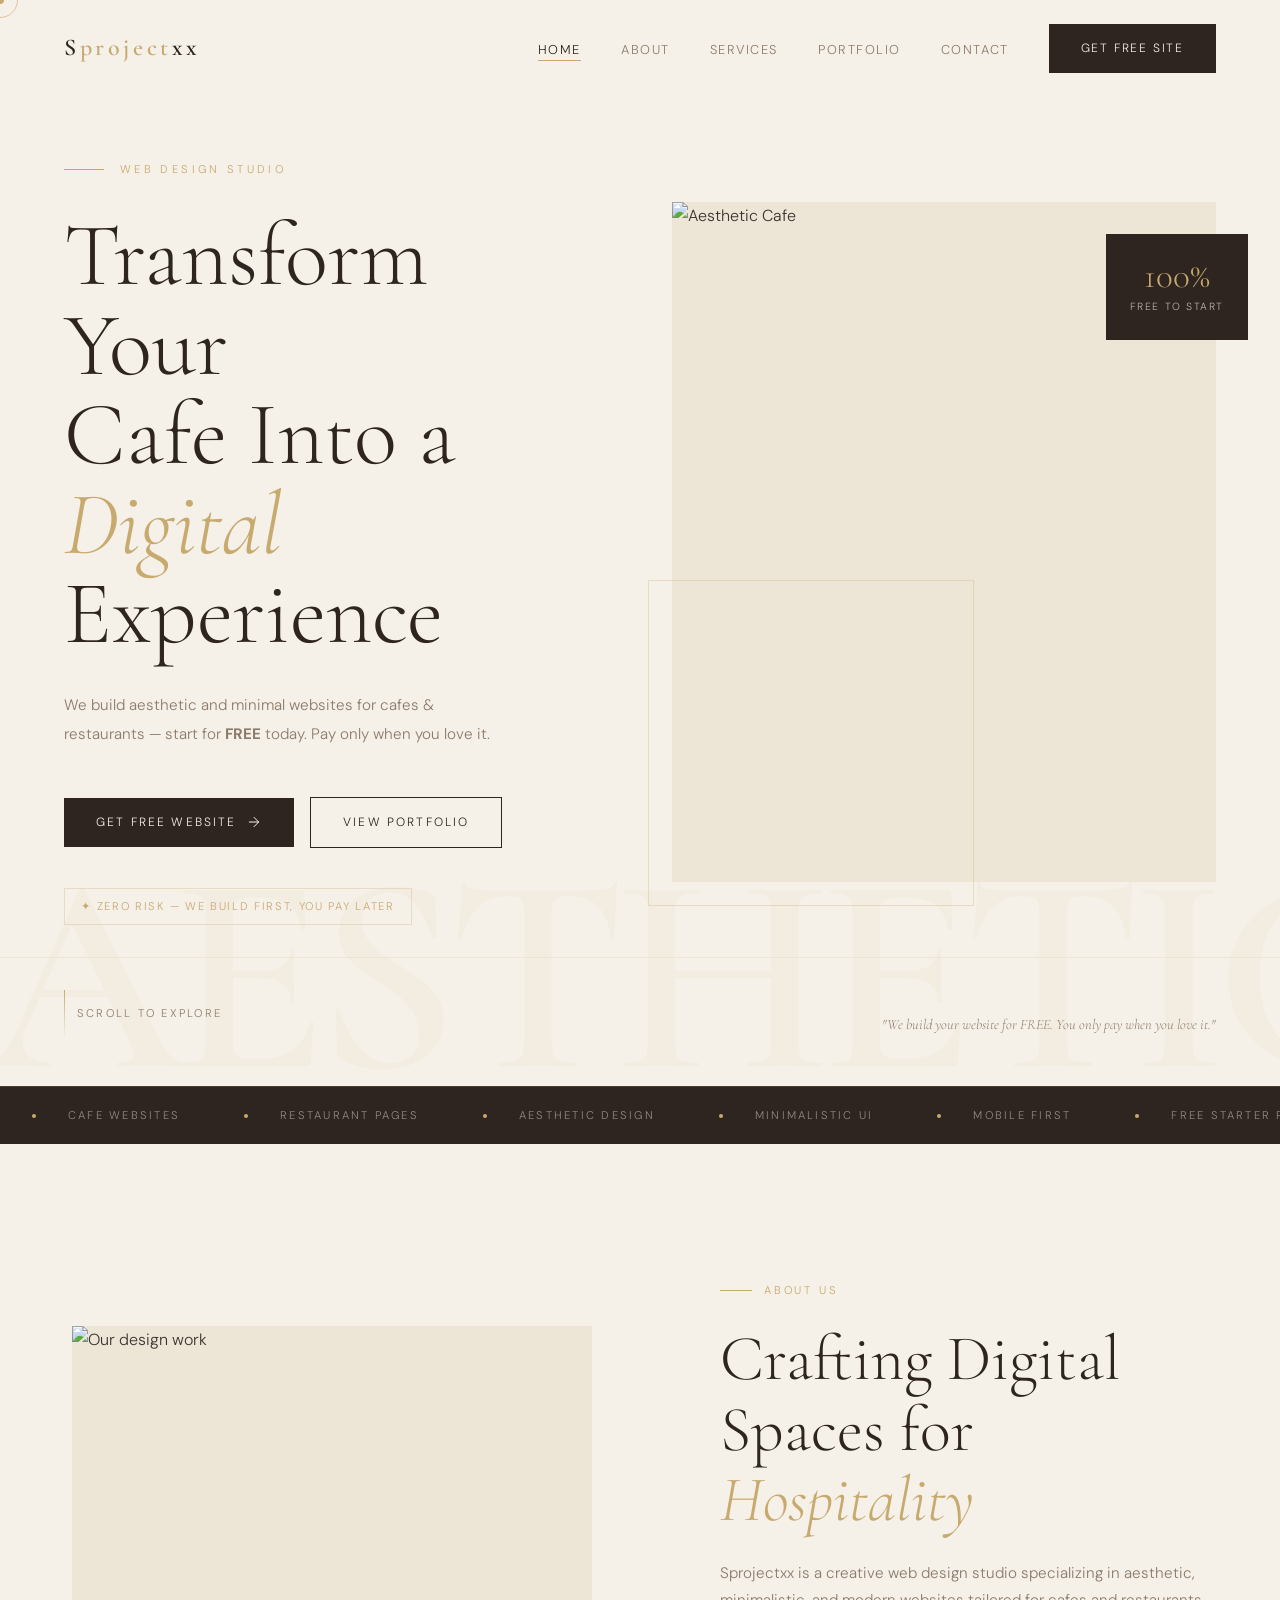
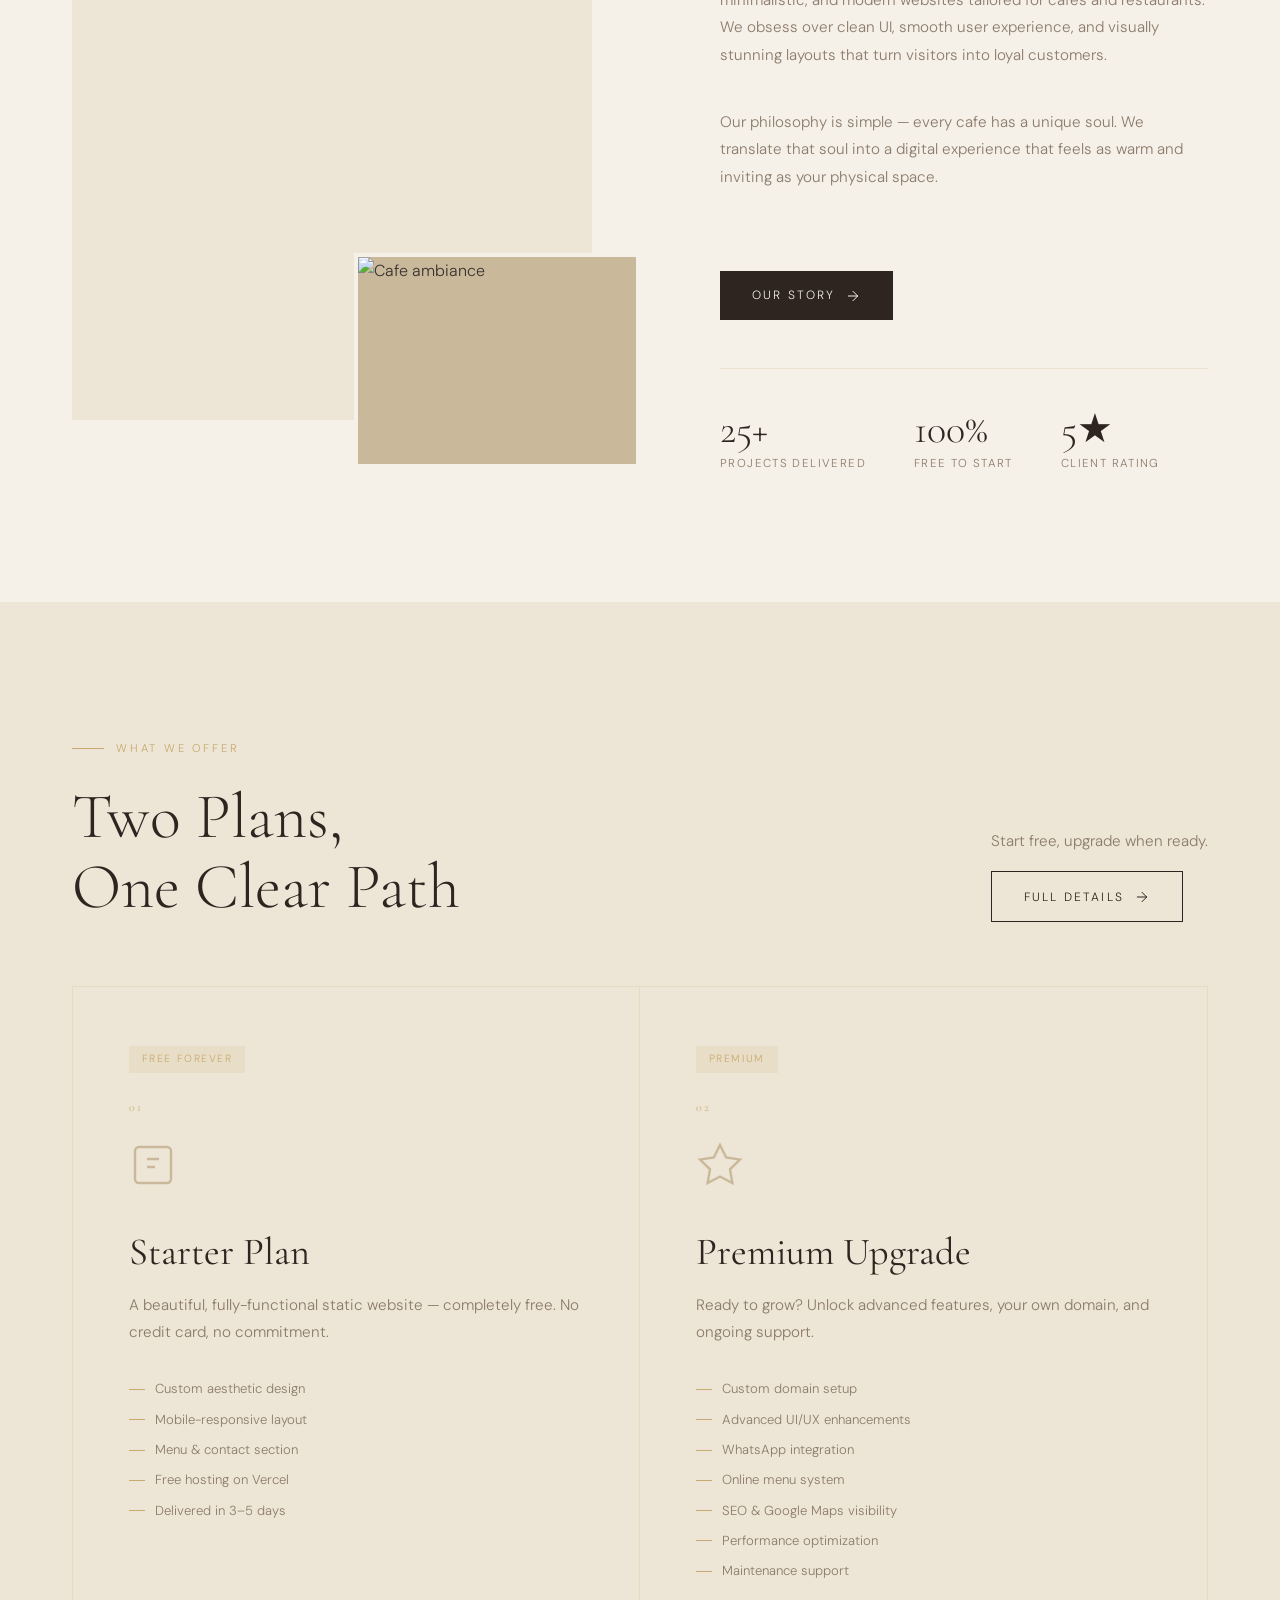
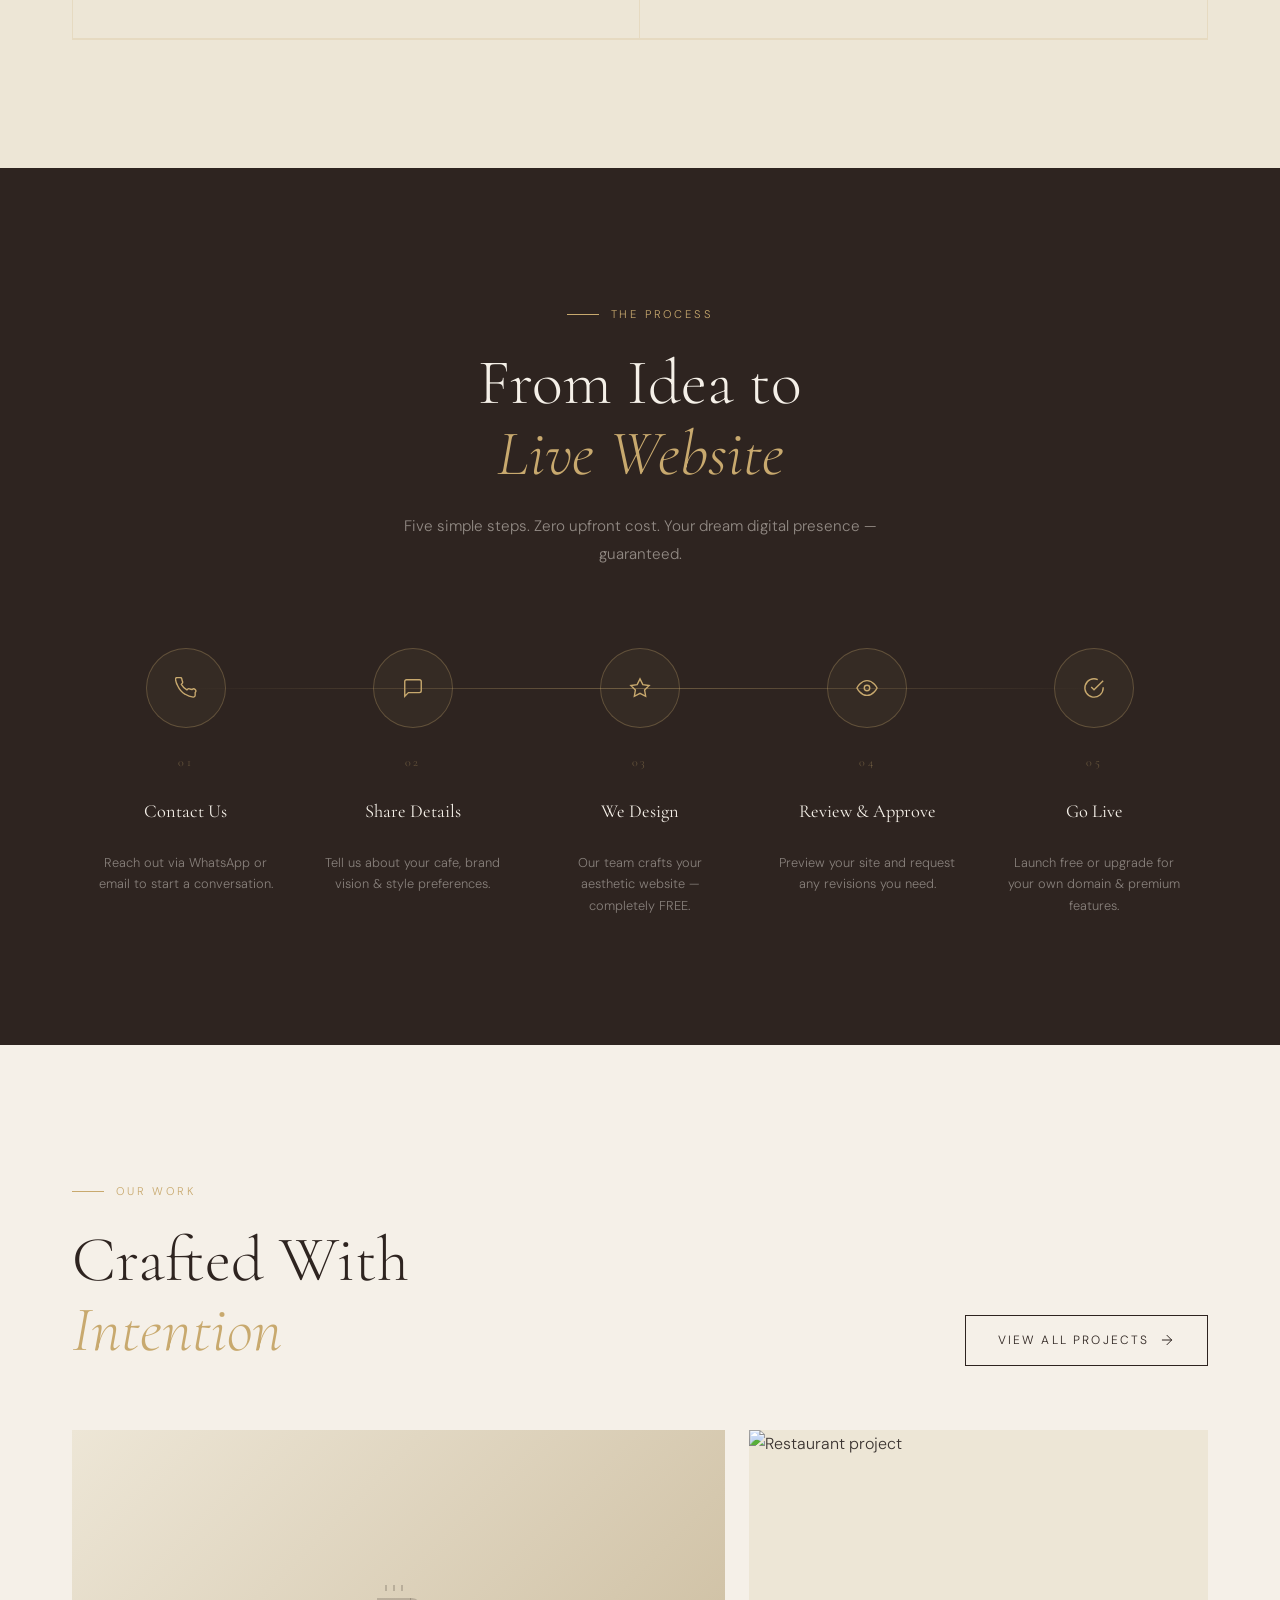
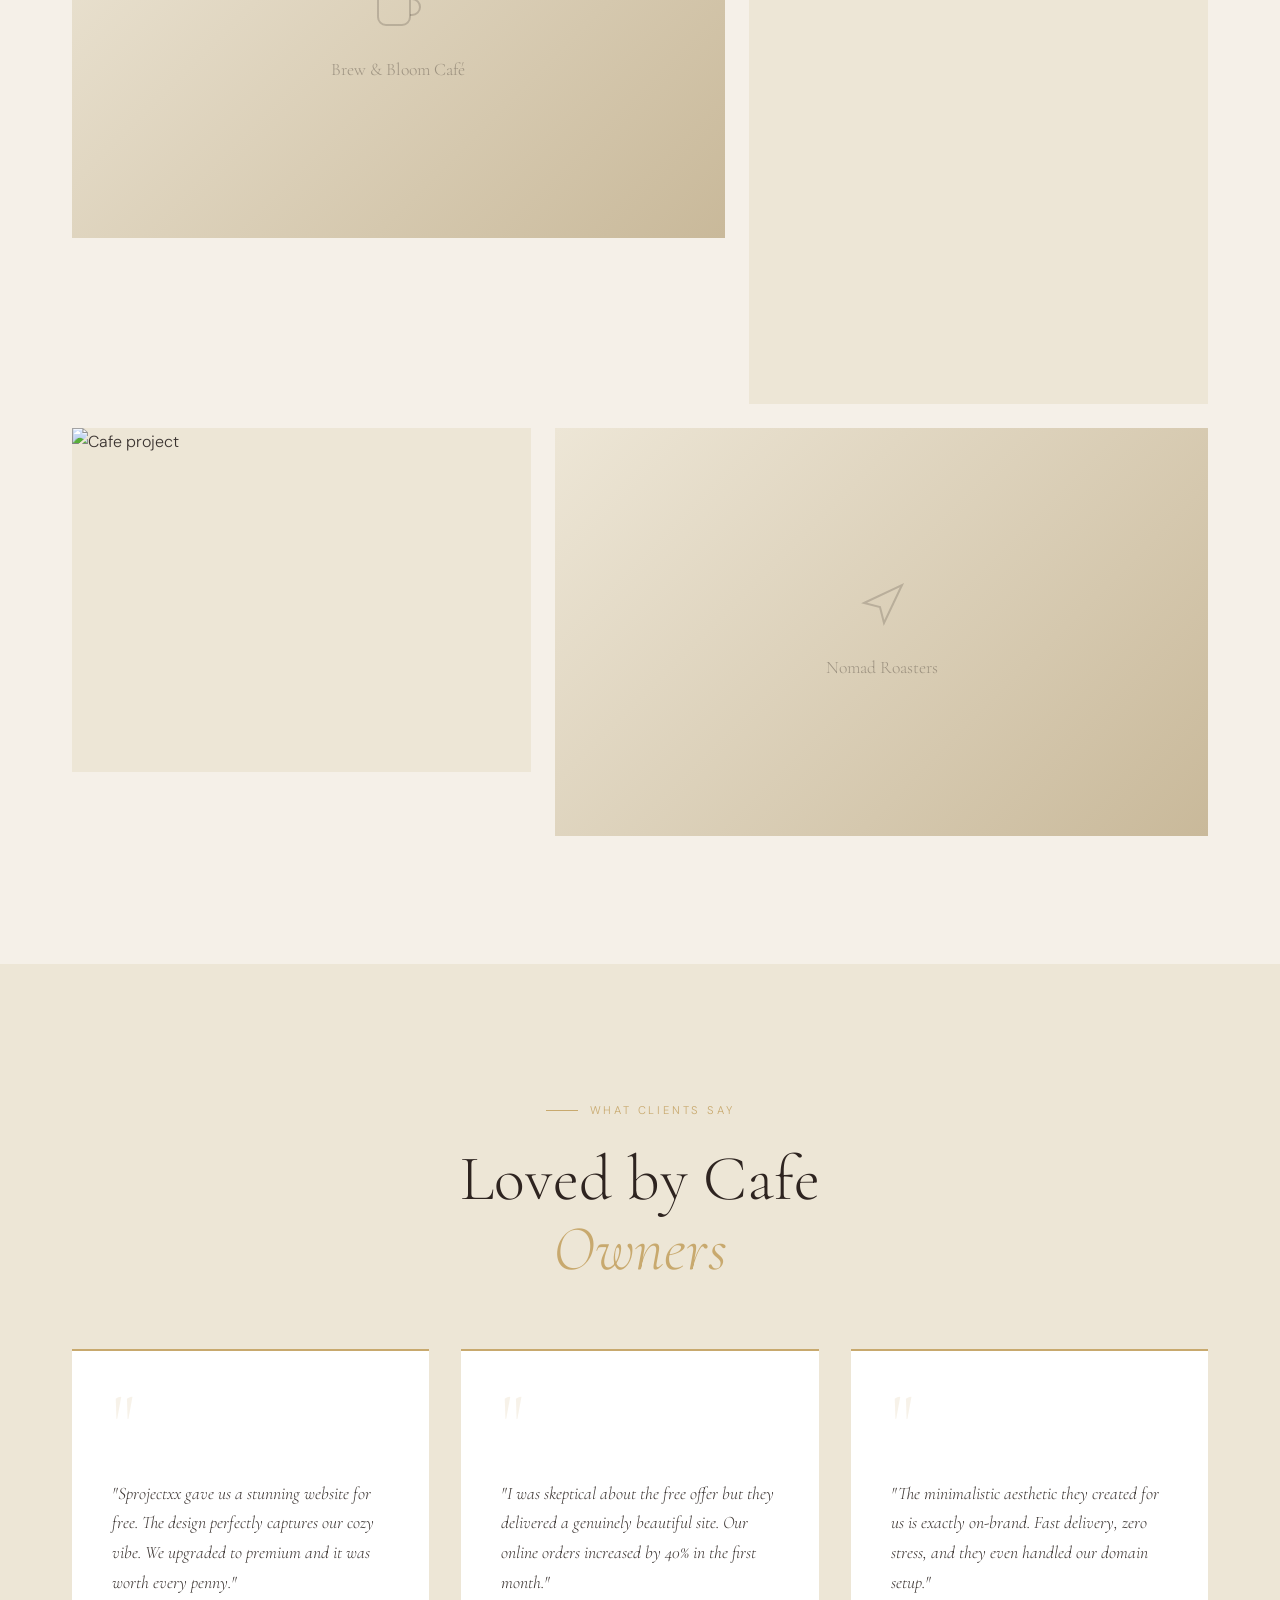
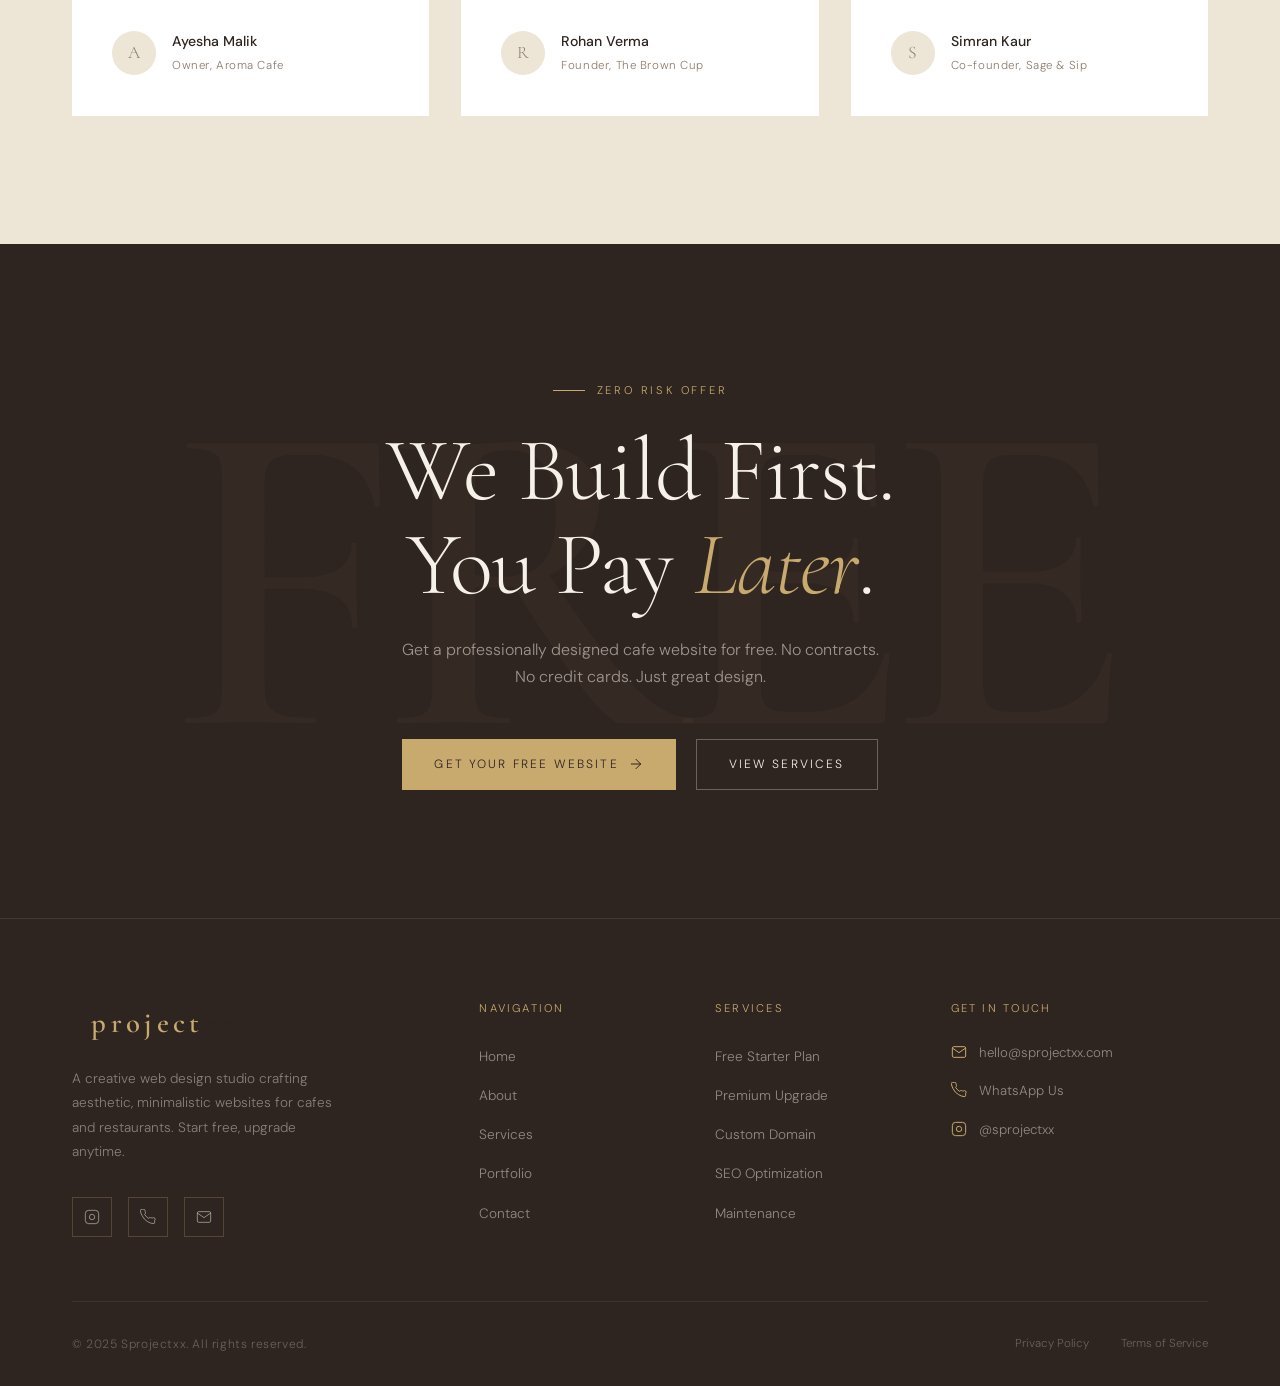
==== index.html @ 2ea8abe9 "Add files via upload" ====
<!DOCTYPE html>
<html lang="en">

<head>
    <meta charset="UTF-8" />
    <meta name="viewport" content="width=device-width, initial-scale=1.0" />
    <title>Sprojectxx — Aesthetic Web Design for Cafes & Restaurants</title>
    <meta name="description"
        content="Sprojectxx builds aesthetic, minimalistic websites for cafes and restaurants. Start for FREE — upgrade when you love it." />
    <link rel="stylesheet" href="style.css" />
    <link rel="icon" type="image/svg+xml"
        href="data:image/svg+xml,<svg xmlns='http://www.w3.org/2000/svg' viewBox='0 0 100 100'><text y='.9em' font-size='90'>☕</text></svg>" />
</head>

<body>

    <!-- Loader -->
    <div class="loader" id="loader">
        <div class="loader-text">
            <span>S</span><span>p</span><span>r</span><span>o</span><span>j</span><span>e</span><span>c</span><span>t</span><span>x</span><span>x</span>
        </div>
    </div>

    <!-- Custom Cursor -->
    <div class="cursor" id="cursor"></div>
    <div class="cursor-ring" id="cursorRing"></div>

    <!-- Navigation -->
    <nav class="nav" id="nav">
        <a href="index.html" class="nav-logo">S<span>project</span>xx</a>
        <ul class="nav-links">
            <li><a href="index.html" class="active">Home</a></li>
            <li><a href="about.html">About</a></li>
            <li><a href="services.html">Services</a></li>
            <li><a href="portfolio.html">Portfolio</a></li>
            <li><a href="contact.html">Contact</a></li>
            <li><a href="contact.html" class="nav-cta btn">
                    <span>Get Free Site</span>
                </a></li>
        </ul>
        <button class="hamburger" id="hamburger" aria-label="Menu">
            <span></span><span></span><span></span>
        </button>
    </nav>

    <!-- Mobile Menu -->
    <div class="mobile-menu" id="mobileMenu">
        <a href="index.html">Home</a>
        <a href="about.html">About</a>
        <a href="services.html">Services</a>
        <a href="portfolio.html">Portfolio</a>
        <a href="contact.html">Contact</a>
    </div>

    <!-- Hero -->
    <section class="hero">
        <div class="hero-bg-text">AESTHETIC</div>
        <div class="hero-content">
            <div class="hero-left reveal">
                <div class="hero-eyebrow">
                    <span>Web Design Studio</span>
                </div>
                <h1 class="hero-title">
                    Transform Your<br>
                    Cafe Into a<br>
                    <em>Digital</em> Experience
                </h1>
                <p class="hero-desc">
                    We build aesthetic and minimal websites for cafes &amp; restaurants
                    — start for <strong>FREE</strong> today. Pay only when you love it.
                </p>
                <div class="hero-actions">
                    <a href="contact.html" class="btn btn-dark">
                        <span>Get Free Website</span>
                        <svg xmlns="http://www.w3.org/2000/svg" width="16" height="16" viewBox="0 0 24 24" fill="none"
                            stroke="currentColor" stroke-width="1.5" stroke-linecap="round" stroke-linejoin="round">
                            <path d="M5 12h14M12 5l7 7-7 7" />
                        </svg>
                    </a>
                    <a href="portfolio.html" class="btn btn-outline">
                        <span>View Portfolio</span>
                    </a>
                </div>
                <div style="margin-top:2.5rem">
                    <div class="hero-badge">✦ Zero risk — we build first, you pay later</div>
                </div>
            </div>

            <div class="hero-right reveal reveal-delay-2">
                <div class="hero-image-wrap">
                    <img src="https://images.unsplash.com/photo-1554118811-1e0d58224f24?w=800&q=80" alt="Aesthetic Cafe"
                        loading="lazy" />
                </div>
                <div class="hero-image-accent"></div>
                <div class="hero-stat">
                    <div class="hero-stat-num">100%</div>
                    <div class="hero-stat-label">Free to Start</div>
                </div>
            </div>
        </div>

        <div class="hero-bottom">
            <div class="hero-scroll">
                <div class="scroll-line"></div>
                Scroll to explore
            </div>
            <p class="hero-tagline">"We build your website for FREE. You only pay when you love it."</p>
        </div>
    </section>

    <!-- Marquee -->
    <div class="marquee-wrap">
        <div class="marquee">
            <div class="marquee-track">
                <div class="marquee-item">
                    <div class="marquee-dot"></div> Cafe Websites
                </div>
                <div class="marquee-item">
                    <div class="marquee-dot"></div> Restaurant Pages
                </div>
                <div class="marquee-item">
                    <div class="marquee-dot"></div> Aesthetic Design
                </div>
                <div class="marquee-item">
                    <div class="marquee-dot"></div> Minimalistic UI
                </div>
                <div class="marquee-item">
                    <div class="marquee-dot"></div> Mobile First
                </div>
                <div class="marquee-item">
                    <div class="marquee-dot"></div> Free Starter Plan
                </div>
                <div class="marquee-item">
                    <div class="marquee-dot"></div> Fast Delivery
                </div>
                <div class="marquee-item">
                    <div class="marquee-dot"></div> SEO Ready
                </div>
                <div class="marquee-item">
                    <div class="marquee-dot"></div> Cafe Websites
                </div>
                <div class="marquee-item">
                    <div class="marquee-dot"></div> Restaurant Pages
                </div>
                <div class="marquee-item">
                    <div class="marquee-dot"></div> Aesthetic Design
                </div>
                <div class="marquee-item">
                    <div class="marquee-dot"></div> Minimalistic UI
                </div>
                <div class="marquee-item">
                    <div class="marquee-dot"></div> Mobile First
                </div>
                <div class="marquee-item">
                    <div class="marquee-dot"></div> Free Starter Plan
                </div>
                <div class="marquee-item">
                    <div class="marquee-dot"></div> Fast Delivery
                </div>
                <div class="marquee-item">
                    <div class="marquee-dot"></div> SEO Ready
                </div>
            </div>
        </div>
    </div>

    <!-- About Preview -->
    <section class="section">
        <div class="container">
            <div class="about-preview">
                <div class="about-images reveal">
                    <div class="about-img-main">
                        <img src="https://images.unsplash.com/photo-1445116572660-236099ec97a0?w=700&q=80"
                            alt="Our design work" loading="lazy" />
                    </div>
                    <div class="about-img-secondary">
                        <img src="https://images.unsplash.com/photo-1495474472287-4d71bcdd2085?w=500&q=80"
                            alt="Cafe ambiance" loading="lazy" />
                    </div>
                </div>

                <div class="about-text reveal reveal-delay-2">
                    <div class="label">About Us</div>
                    <h2 class="heading-lg">
                        Crafting Digital<br>
                        Spaces for <em style="font-style:italic;color:var(--accent)">Hospitality</em>
                    </h2>
                    <p class="subtext">
                        Sprojectxx is a creative web design studio specializing in aesthetic, minimalistic,
                        and modern websites tailored for cafes and restaurants. We obsess over clean UI,
                        smooth user experience, and visually stunning layouts that turn visitors into loyal customers.
                    </p>
                    <p class="subtext" style="margin-top:1rem">
                        Our philosophy is simple — every cafe has a unique soul. We translate that soul into
                        a digital experience that feels as warm and inviting as your physical space.
                    </p>
                    <a href="about.html" class="btn btn-dark" style="margin-top:2.5rem">
                        <span>Our Story</span>
                        <svg xmlns="http://www.w3.org/2000/svg" width="16" height="16" viewBox="0 0 24 24" fill="none"
                            stroke="currentColor" stroke-width="1.5" stroke-linecap="round" stroke-linejoin="round">
                            <path d="M5 12h14M12 5l7 7-7 7" />
                        </svg>
                    </a>

                    <div class="stats-row">
                        <div class="stat-item">
                            <div class="stat-num">25<span>+</span></div>
                            <div class="stat-desc">Projects Delivered</div>
                        </div>
                        <div class="stat-item">
                            <div class="stat-num">100<span>%</span></div>
                            <div class="stat-desc">Free to Start</div>
                        </div>
                        <div class="stat-item">
                            <div class="stat-num">5<span>★</span></div>
                            <div class="stat-desc">Client Rating</div>
                        </div>
                    </div>
                </div>
            </div>
        </div>
    </section>

    <!-- Services Preview -->
    <section class="section" style="background:var(--warm)">
        <div class="container">
            <div
                style="display:flex;justify-content:space-between;align-items:flex-end;margin-bottom:0;flex-wrap:wrap;gap:2rem">
                <div class="reveal">
                    <div class="label">What We Offer</div>
                    <h2 class="heading-lg">Two Plans,<br>One Clear Path</h2>
                </div>
                <div class="reveal reveal-delay-2">
                    <p class="subtext">Start free, upgrade when ready.</p>
                    <a href="services.html" class="btn btn-outline" style="margin-top:1rem">
                        <span>Full Details</span>
                        <svg xmlns="http://www.w3.org/2000/svg" width="16" height="16" viewBox="0 0 24 24" fill="none"
                            stroke="currentColor" stroke-width="1.5" stroke-linecap="round" stroke-linejoin="round">
                            <path d="M5 12h14M12 5l7 7-7 7" />
                        </svg>
                    </a>
                </div>
            </div>

            <div class="services-grid reveal">
                <!-- Free Plan -->
                <div class="service-card">
                    <div class="service-badge">Free Forever</div>
                    <div class="service-num">01</div>
                    <svg class="service-icon" xmlns="http://www.w3.org/2000/svg" viewBox="0 0 24 24" fill="none"
                        stroke="currentColor" stroke-width="1.2">
                        <rect x="3" y="3" width="18" height="18" rx="2" />
                        <path d="M9 9h6M9 13h4" />
                    </svg>
                    <h3 class="heading-md">Starter Plan</h3>
                    <p class="subtext">A beautiful, fully-functional static website — completely free. No credit card,
                        no commitment.</p>
                    <ul class="service-features">
                        <li>Custom aesthetic design</li>
                        <li>Mobile-responsive layout</li>
                        <li>Menu &amp; contact section</li>
                        <li>Free hosting on Vercel</li>
                        <li>Delivered in 3–5 days</li>
                    </ul>
                </div>

                <!-- Premium Plan -->
                <div class="service-card">
                    <div class="service-badge" style="background:rgba(200,169,110,0.15);color:var(--accent)">Premium
                    </div>
                    <div class="service-num">02</div>
                    <svg class="service-icon" xmlns="http://www.w3.org/2000/svg" viewBox="0 0 24 24" fill="none"
                        stroke="currentColor" stroke-width="1.2">
                        <path
                            d="M12 2l3.09 6.26L22 9.27l-5 4.87 1.18 6.88L12 17.77l-6.18 3.25L7 14.14 2 9.27l6.91-1.01L12 2z" />
                    </svg>
                    <h3 class="heading-md">Premium Upgrade</h3>
                    <p class="subtext">Ready to grow? Unlock advanced features, your own domain, and ongoing support.
                    </p>
                    <ul class="service-features">
                        <li>Custom domain setup</li>
                        <li>Advanced UI/UX enhancements</li>
                        <li>WhatsApp integration</li>
                        <li>Online menu system</li>
                        <li>SEO &amp; Google Maps visibility</li>
                        <li>Performance optimization</li>
                        <li>Maintenance support</li>
                    </ul>
                </div>
            </div>
        </div>
    </section>

    <!-- How It Works -->
    <section class="section how-bg">
        <div class="container">
            <div class="reveal" style="text-align:center;max-width:600px;margin:0 auto">
                <div class="label" style="justify-content:center">The Process</div>
                <h2 class="heading-lg" style="color:var(--cream)">From Idea to<br><em
                        style="color:var(--accent);font-style:italic">Live Website</em></h2>
                <p class="subtext" style="color:rgba(245,240,232,0.5);margin:1.5rem auto 0">
                    Five simple steps. Zero upfront cost. Your dream digital presence — guaranteed.
                </p>
            </div>

            <div class="steps-row reveal reveal-delay-1">
                <div class="step">
                    <div class="step-icon">
                        <svg xmlns="http://www.w3.org/2000/svg" viewBox="0 0 24 24" fill="none" stroke="currentColor"
                            stroke-width="1.5">
                            <path
                                d="M22 16.92v3a2 2 0 01-2.18 2 19.79 19.79 0 01-8.63-3.07A19.5 19.5 0 013.07 9.81 19.79 19.79 0 01.5 2.18 2 2 0 012.5.5h3a2 2 0 012 1.72 12.84 12.84 0 00.7 2.81 2 2 0 01-.45 2.11L6.91 8a16 16 0 006.09 6.09l.75-.75a2 2 0 012.11-.45 12.84 12.84 0 002.81.7A2 2 0 0122 16.92z" />
                        </svg>
                    </div>
                    <div class="step-num">01</div>
                    <div class="step-title">Contact Us</div>
                    <div class="step-desc">Reach out via WhatsApp or email to start a conversation.</div>
                </div>
                <div class="step">
                    <div class="step-icon">
                        <svg xmlns="http://www.w3.org/2000/svg" viewBox="0 0 24 24" fill="none" stroke="currentColor"
                            stroke-width="1.5">
                            <path d="M21 15a2 2 0 01-2 2H7l-4 4V5a2 2 0 012-2h14a2 2 0 012 2z" />
                        </svg>
                    </div>
                    <div class="step-num">02</div>
                    <div class="step-title">Share Details</div>
                    <div class="step-desc">Tell us about your cafe, brand vision &amp; style preferences.</div>
                </div>
                <div class="step">
                    <div class="step-icon">
                        <svg xmlns="http://www.w3.org/2000/svg" viewBox="0 0 24 24" fill="none" stroke="currentColor"
                            stroke-width="1.5">
                            <path
                                d="M12 2l3.09 6.26L22 9.27l-5 4.87 1.18 6.88L12 17.77l-6.18 3.25L7 14.14 2 9.27l6.91-1.01L12 2z" />
                        </svg>
                    </div>
                    <div class="step-num">03</div>
                    <div class="step-title">We Design</div>
                    <div class="step-desc">Our team crafts your aesthetic website — completely FREE.</div>
                </div>
                <div class="step">
                    <div class="step-icon">
                        <svg xmlns="http://www.w3.org/2000/svg" viewBox="0 0 24 24" fill="none" stroke="currentColor"
                            stroke-width="1.5">
                            <path d="M1 12s4-8 11-8 11 8 11 8-4 8-11 8-11-8-11-8z" />
                            <circle cx="12" cy="12" r="3" />
                        </svg>
                    </div>
                    <div class="step-num">04</div>
                    <div class="step-title">Review &amp; Approve</div>
                    <div class="step-desc">Preview your site and request any revisions you need.</div>
                </div>
                <div class="step">
                    <div class="step-icon">
                        <svg xmlns="http://www.w3.org/2000/svg" viewBox="0 0 24 24" fill="none" stroke="currentColor"
                            stroke-width="1.5">
                            <path d="M22 11.08V12a10 10 0 11-5.93-9.14" />
                            <polyline points="22 4 12 14.01 9 11.01" />
                        </svg>
                    </div>
                    <div class="step-num">05</div>
                    <div class="step-title">Go Live</div>
                    <div class="step-desc">Launch free or upgrade for your own domain &amp; premium features.</div>
                </div>
            </div>
        </div>
    </section>

    <!-- Portfolio Preview -->
    <section class="section">
        <div class="container">
            <div class="portfolio-header reveal">
                <div>
                    <div class="label">Our Work</div>
                    <h2 class="heading-lg">Crafted With<br><em
                            style="font-style:italic;color:var(--accent)">Intention</em></h2>
                </div>
                <a href="portfolio.html" class="btn btn-outline">
                    <span>View All Projects</span>
                    <svg xmlns="http://www.w3.org/2000/svg" width="16" height="16" viewBox="0 0 24 24" fill="none"
                        stroke="currentColor" stroke-width="1.5" stroke-linecap="round" stroke-linejoin="round">
                        <path d="M5 12h14M12 5l7 7-7 7" />
                    </svg>
                </a>
            </div>

            <div class="portfolio-grid reveal">
                <div class="port-item">
                    <div class="port-placeholder">
                        <div class="port-placeholder-inner">
                            <svg class="port-placeholder-icon" xmlns="http://www.w3.org/2000/svg" viewBox="0 0 24 24"
                                fill="none" stroke="currentColor" stroke-width="1">
                                <path d="M18 8h1a4 4 0 010 8h-1" />
                                <path d="M2 8h16v9a4 4 0 01-4 4H6a4 4 0 01-4-4V8z" />
                                <line x1="6" y1="1" x2="6" y2="4" />
                                <line x1="10" y1="1" x2="10" y2="4" />
                                <line x1="14" y1="1" x2="14" y2="4" />
                            </svg>
                            <div class="port-placeholder-text">Brew & Bloom Café</div>
                        </div>
                    </div>
                    <div class="port-overlay">
                        <div class="port-info">
                            <div class="port-tag">Cafe Website</div>
                            <div class="port-name">Brew &amp; Bloom Café</div>
                        </div>
                    </div>
                </div>

                <div class="port-item">
                    <img src="https://images.unsplash.com/photo-1517248135467-4c7edcad34c4?w=600&q=80"
                        alt="Restaurant project" loading="lazy" />
                    <div class="port-overlay">
                        <div class="port-info">
                            <div class="port-tag">Restaurant</div>
                            <div class="port-name">Velvet Bistro</div>
                        </div>
                    </div>
                </div>

                <div class="port-item">
                    <img src="https://images.unsplash.com/photo-1501339847302-ac426a4a7cbb?w=600&q=80"
                        alt="Cafe project" loading="lazy" />
                    <div class="port-overlay">
                        <div class="port-info">
                            <div class="port-tag">Cafe</div>
                            <div class="port-name">Stone & Sip</div>
                        </div>
                    </div>
                </div>

                <div class="port-item">
                    <div class="port-placeholder">
                        <div class="port-placeholder-inner">
                            <svg class="port-placeholder-icon" xmlns="http://www.w3.org/2000/svg" viewBox="0 0 24 24"
                                fill="none" stroke="currentColor" stroke-width="1">
                                <path d="M3 11l19-9-9 19-2-8-8-2z" />
                            </svg>
                            <div class="port-placeholder-text">Nomad Roasters</div>
                        </div>
                    </div>
                    <div class="port-overlay">
                        <div class="port-info">
                            <div class="port-tag">Coffee Brand</div>
                            <div class="port-name">Nomad Roasters</div>
                        </div>
                    </div>
                </div>
            </div>
        </div>
    </section>

    <!-- Testimonials -->
    <section class="section testimonials-bg">
        <div class="container">
            <div style="text-align:center;max-width:540px;margin:0 auto" class="reveal">
                <div class="label" style="justify-content:center">What Clients Say</div>
                <h2 class="heading-lg">Loved by Cafe<br><em style="font-style:italic;color:var(--accent)">Owners</em>
                </h2>
            </div>

            <div class="testimonial-grid">
                <div class="testimonial-card reveal reveal-delay-1">
                    <div class="quote-mark">"</div>
                    <p class="testimonial-text">
                        "Sprojectxx gave us a stunning website for free. The design perfectly captures our cozy vibe. We
                        upgraded to premium and it was worth every penny."
                    </p>
                    <div class="testimonial-author">
                        <div class="author-avatar">A</div>
                        <div>
                            <div class="author-name">Ayesha Malik</div>
                            <div class="author-role">Owner, Aroma Cafe</div>
                        </div>
                    </div>
                </div>

                <div class="testimonial-card reveal reveal-delay-2">
                    <div class="quote-mark">"</div>
                    <p class="testimonial-text">
                        "I was skeptical about the free offer but they delivered a genuinely beautiful site. Our online
                        orders increased by 40% in the first month."
                    </p>
                    <div class="testimonial-author">
                        <div class="author-avatar">R</div>
                        <div>
                            <div class="author-name">Rohan Verma</div>
                            <div class="author-role">Founder, The Brown Cup</div>
                        </div>
                    </div>
                </div>

                <div class="testimonial-card reveal reveal-delay-3">
                    <div class="quote-mark">"</div>
                    <p class="testimonial-text">
                        "The minimalistic aesthetic they created for us is exactly on-brand. Fast delivery, zero stress,
                        and they even handled our domain setup."
                    </p>
                    <div class="testimonial-author">
                        <div class="author-avatar">S</div>
                        <div>
                            <div class="author-name">Simran Kaur</div>
                            <div class="author-role">Co-founder, Sage &amp; Sip</div>
                        </div>
                    </div>
                </div>
            </div>
        </div>
    </section>

    <!-- CTA Banner -->
    <section class="cta-banner">
        <div class="container">
            <div class="reveal">
                <div class="label" style="justify-content:center">Zero Risk Offer</div>
                <h2 class="heading-xl">
                    We Build First.<br>
                    You Pay <em>Later</em>.
                </h2>
                <p class="cta-sub">
                    Get a professionally designed cafe website for free.
                    No contracts. No credit cards. Just great design.
                </p>
                <div class="cta-actions">
                    <a href="contact.html" class="btn btn-accent">
                        <span>Get Your Free Website</span>
                        <svg xmlns="http://www.w3.org/2000/svg" width="16" height="16" viewBox="0 0 24 24" fill="none"
                            stroke="currentColor" stroke-width="1.5" stroke-linecap="round" stroke-linejoin="round">
                            <path d="M5 12h14M12 5l7 7-7 7" />
                        </svg>
                    </a>
                    <a href="services.html" class="btn btn-outline"
                        style="border-color:rgba(245,240,232,0.3);color:var(--cream)">
                        <span>View Services</span>
                    </a>
                </div>
            </div>
        </div>
    </section>

    <!-- Footer -->
    <footer class="footer">
        <div class="container">
            <div class="footer-grid">
                <div class="footer-brand">
                    <a href="index.html" class="nav-logo">S<span>project</span>xx</a>
                    <p class="footer-about">
                        A creative web design studio crafting aesthetic, minimalistic websites for cafes and
                        restaurants. Start free, upgrade anytime.
                    </p>
                    <div class="footer-social">
                        <a href="#" class="social-btn" aria-label="Instagram">
                            <svg xmlns="http://www.w3.org/2000/svg" width="16" height="16" viewBox="0 0 24 24"
                                fill="none" stroke="currentColor" stroke-width="1.5">
                                <rect x="2" y="2" width="20" height="20" rx="5" ry="5" />
                                <path d="M16 11.37A4 4 0 1112.63 8 4 4 0 0116 11.37z" />
                                <line x1="17.5" y1="6.5" x2="17.51" y2="6.5" />
                            </svg>
                        </a>
                        <a href="#" class="social-btn" aria-label="WhatsApp">
                            <svg xmlns="http://www.w3.org/2000/svg" width="16" height="16" viewBox="0 0 24 24"
                                fill="none" stroke="currentColor" stroke-width="1.5">
                                <path
                                    d="M22 16.92v3a2 2 0 01-2.18 2 19.79 19.79 0 01-8.63-3.07A19.5 19.5 0 013.07 9.81 19.79 19.79 0 01.5 2.18 2 2 0 012.5.5h3a2 2 0 012 1.72 12.84 12.84 0 00.7 2.81 2 2 0 01-.45 2.11L6.91 8a16 16 0 006.09 6.09l.75-.75a2 2 0 012.11-.45 12.84 12.84 0 002.81.7A2 2 0 0122 16.92z" />
                            </svg>
                        </a>
                        <a href="#" class="social-btn" aria-label="Email">
                            <svg xmlns="http://www.w3.org/2000/svg" width="16" height="16" viewBox="0 0 24 24"
                                fill="none" stroke="currentColor" stroke-width="1.5">
                                <path d="M4 4h16c1.1 0 2 .9 2 2v12c0 1.1-.9 2-2 2H4c-1.1 0-2-.9-2-2V6c0-1.1.9-2 2-2z" />
                                <polyline points="22,6 12,13 2,6" />
                            </svg>
                        </a>
                    </div>
                </div>

                <div>
                    <div class="footer-heading">Navigation</div>
                    <ul class="footer-links">
                        <li><a href="index.html">Home</a></li>
                        <li><a href="about.html">About</a></li>
                        <li><a href="services.html">Services</a></li>
                        <li><a href="portfolio.html">Portfolio</a></li>
                        <li><a href="contact.html">Contact</a></li>
                    </ul>
                </div>

                <div>
                    <div class="footer-heading">Services</div>
                    <ul class="footer-links">
                        <li><a href="services.html">Free Starter Plan</a></li>
                        <li><a href="services.html">Premium Upgrade</a></li>
                        <li><a href="services.html">Custom Domain</a></li>
                        <li><a href="services.html">SEO Optimization</a></li>
                        <li><a href="services.html">Maintenance</a></li>
                    </ul>
                </div>

                <div>
                    <div class="footer-heading">Get In Touch</div>
                    <a href="mailto:hello@sprojectxx.com" class="footer-contact-item">
                        <svg xmlns="http://www.w3.org/2000/svg" viewBox="0 0 24 24" fill="none" stroke="currentColor"
                            stroke-width="1.5">
                            <path d="M4 4h16c1.1 0 2 .9 2 2v12c0 1.1-.9 2-2 2H4c-1.1 0-2-.9-2-2V6c0-1.1.9-2 2-2z" />
                            <polyline points="22,6 12,13 2,6" />
                        </svg>
                        hello@sprojectxx.com
                    </a>
                    <a href="https://wa.me/0000000000" class="footer-contact-item">
                        <svg xmlns="http://www.w3.org/2000/svg" viewBox="0 0 24 24" fill="none" stroke="currentColor"
                            stroke-width="1.5">
                            <path
                                d="M22 16.92v3a2 2 0 01-2.18 2 19.79 19.79 0 01-8.63-3.07A19.5 19.5 0 013.07 9.81 19.79 19.79 0 01.5 2.18 2 2 0 012.5.5h3a2 2 0 012 1.72 12.84 12.84 0 00.7 2.81 2 2 0 01-.45 2.11L6.91 8a16 16 0 006.09 6.09l.75-.75a2 2 0 012.11-.45 12.84 12.84 0 002.81.7A2 2 0 0122 16.92z" />
                        </svg>
                        WhatsApp Us
                    </a>
                    <a href="#" class="footer-contact-item">
                        <svg xmlns="http://www.w3.org/2000/svg" viewBox="0 0 24 24" fill="none" stroke="currentColor"
                            stroke-width="1.5">
                            <rect x="2" y="2" width="20" height="20" rx="5" ry="5" />
                            <path d="M16 11.37A4 4 0 1112.63 8 4 4 0 0116 11.37z" />
                            <line x1="17.5" y1="6.5" x2="17.51" y2="6.5" />
                        </svg>
                        @sprojectxx
                    </a>
                </div>
            </div>

            <div class="footer-bottom">
                <p class="footer-copy">© 2025 Sprojectxx. All rights reserved.</p>
                <div class="footer-legal">
                    <a href="#">Privacy Policy</a>
                    <a href="#">Terms of Service</a>
                </div>
            </div>
        </div>
    </footer>

    <script src="script.js"></script>
</body>

</html>
---- style.css ----
/* ============================================
   SPROJECTXX — Aesthetic Minimalist Stylesheet
   ============================================ */

@import url('https://fonts.googleapis.com/css2?family=Cormorant+Garamond:ital,wght@0,300;0,400;0,500;0,600;1,300;1,400&family=DM+Sans:wght@300;400;500&display=swap');

/* ── Variables ── */
:root {
    --cream: #f5f0e8;
    --warm: #ede6d6;
    --sand: #c9b99a;
    --charcoal: #1e1c1a;
    --espresso: #2e2420;
    --taupe: #8c7b6b;
    --sage: #8a9e8b;
    --accent: #c8a96e;
    --white: #ffffff;
    --text: #3a3330;

    --serif: 'Cormorant Garamond', Georgia, serif;
    --sans: 'DM Sans', system-ui, sans-serif;

    --radius: 2px;
    --trans: 0.4s cubic-bezier(0.25, 0.46, 0.45, 0.94);
}

/* ── Reset ── */
*,
*::before,
*::after {
    box-sizing: border-box;
    margin: 0;
    padding: 0;
}

html {
    scroll-behavior: smooth;
    font-size: 16px;
}

body {
    background: var(--cream);
    color: var(--text);
    font-family: var(--sans);
    font-weight: 300;
    line-height: 1.7;
    overflow-x: hidden;
}

img {
    display: block;
    max-width: 100%;
}

a {
    color: inherit;
    text-decoration: none;
}

ul {
    list-style: none;
}

/* ── Cursor dot ── */
.cursor {
    width: 8px;
    height: 8px;
    background: var(--accent);
    border-radius: 50%;
    position: fixed;
    pointer-events: none;
    z-index: 9999;
    transform: translate(-50%, -50%);
    transition: transform 0.1s, width 0.3s, height 0.3s, opacity 0.3s;
}

.cursor-ring {
    width: 36px;
    height: 36px;
    border: 1px solid var(--accent);
    border-radius: 50%;
    position: fixed;
    pointer-events: none;
    z-index: 9998;
    transform: translate(-50%, -50%);
    transition: transform 0.15s ease, width 0.3s, height 0.3s, opacity 0.3s;
    opacity: 0.6;
}

/* ── Loader ── */
.loader {
    position: fixed;
    inset: 0;
    background: var(--espresso);
    display: flex;
    align-items: center;
    justify-content: center;
    z-index: 10000;
    transition: opacity 0.8s ease, visibility 0.8s ease;
}

.loader.hidden {
    opacity: 0;
    visibility: hidden;
}

.loader-text {
    font-family: var(--serif);
    font-size: clamp(2rem, 6vw, 4rem);
    color: var(--cream);
    letter-spacing: 0.3em;
    font-weight: 300;
    overflow: hidden;
}

.loader-text span {
    display: inline-block;
    transform: translateY(100%);
    animation: slideUp 0.8s cubic-bezier(0.16, 1, 0.3, 1) forwards;
}

.loader-text span:nth-child(2) {
    animation-delay: 0.1s;
}

.loader-text span:nth-child(3) {
    animation-delay: 0.2s;
}

.loader-text span:nth-child(4) {
    animation-delay: 0.3s;
}

.loader-text span:nth-child(5) {
    animation-delay: 0.4s;
}

.loader-text span:nth-child(6) {
    animation-delay: 0.5s;
}

.loader-text span:nth-child(7) {
    animation-delay: 0.6s;
}

.loader-text span:nth-child(8) {
    animation-delay: 0.7s;
}

.loader-text span:nth-child(9) {
    animation-delay: 0.8s;
}

.loader-text span:nth-child(10) {
    animation-delay: 0.9s;
}

.loader-text span:nth-child(11) {
    animation-delay: 1.0s;
}

@keyframes slideUp {
    to {
        transform: translateY(0);
    }
}

/* ── Navigation ── */
.nav {
    position: fixed;
    top: 0;
    left: 0;
    right: 0;
    z-index: 1000;
    padding: 1.5rem 4rem;
    display: flex;
    align-items: center;
    justify-content: space-between;
    transition: background var(--trans), box-shadow var(--trans);
}

.nav.scrolled {
    background: rgba(245, 240, 232, 0.95);
    backdrop-filter: blur(12px);
    box-shadow: 0 1px 0 rgba(0, 0, 0, 0.06);
}

.nav-logo {
    font-family: var(--serif);
    font-size: 1.5rem;
    font-weight: 600;
    letter-spacing: 0.15em;
    color: var(--espresso);
}

.nav-logo span {
    color: var(--accent);
}

.nav-links {
    display: flex;
    gap: 2.5rem;
    align-items: center;
}

.nav-links a {
    font-size: 0.8rem;
    letter-spacing: 0.12em;
    text-transform: uppercase;
    color: var(--taupe);
    position: relative;
    transition: color var(--trans);
}

.nav-links a::after {
    content: '';
    position: absolute;
    bottom: -3px;
    left: 0;
    right: 0;
    height: 1px;
    background: var(--accent);
    transform: scaleX(0);
    transform-origin: right;
    transition: transform var(--trans);
}

.nav-links a:hover {
    color: var(--espresso);
}

.nav-links a:hover::after,
.nav-links a.active::after {
    transform: scaleX(1);
    transform-origin: left;
}

.nav-links a.active {
    color: var(--espresso);
}

.nav-cta {
    background: var(--espresso);
    color: var(--cream) !important;
    padding: 0.6rem 1.4rem;
    font-size: 0.75rem !important;
    letter-spacing: 0.15em !important;
    transition: background var(--trans) !important;
}

.nav-cta::after {
    display: none !important;
}

.nav-cta:hover {
    background: var(--accent) !important;
    color: var(--espresso) !important;
}

/* Hamburger */
.hamburger {
    display: none;
    flex-direction: column;
    gap: 5px;
    cursor: pointer;
    background: none;
    border: none;
    padding: 4px;
}

.hamburger span {
    display: block;
    width: 24px;
    height: 1px;
    background: var(--espresso);
    transition: var(--trans);
}

.hamburger.open span:nth-child(1) {
    transform: translateY(6px) rotate(45deg);
}

.hamburger.open span:nth-child(2) {
    opacity: 0;
}

.hamburger.open span:nth-child(3) {
    transform: translateY(-6px) rotate(-45deg);
}

.mobile-menu {
    display: none;
    position: fixed;
    inset: 0;
    background: var(--espresso);
    z-index: 999;
    flex-direction: column;
    align-items: center;
    justify-content: center;
    gap: 2rem;
    opacity: 0;
    visibility: hidden;
    transition: opacity 0.4s, visibility 0.4s;
}

.mobile-menu.open {
    opacity: 1;
    visibility: visible;
    display: flex;
}

.mobile-menu a {
    font-family: var(--serif);
    font-size: clamp(2rem, 6vw, 3.5rem);
    color: var(--cream);
    letter-spacing: 0.05em;
    font-weight: 300;
    transition: color var(--trans);
}

.mobile-menu a:hover {
    color: var(--accent);
}

/* ── Containers ── */
.container {
    max-width: 1200px;
    margin: 0 auto;
    padding: 0 2rem;
}

.section {
    padding: 8rem 0;
}

.section-sm {
    padding: 5rem 0;
}

/* ── Section Labels ── */
.label {
    display: inline-flex;
    align-items: center;
    gap: 0.75rem;
    font-size: 0.7rem;
    letter-spacing: 0.25em;
    text-transform: uppercase;
    color: var(--accent);
    margin-bottom: 1.5rem;
}

.label::before {
    content: '';
    display: block;
    width: 32px;
    height: 1px;
    background: var(--accent);
}

/* ── Typography ── */
.serif {
    font-family: var(--serif);
}

.heading-xl {
    font-family: var(--serif);
    font-size: clamp(3rem, 7vw, 6.5rem);
    line-height: 1.05;
    font-weight: 300;
    color: var(--espresso);
    letter-spacing: -0.01em;
}

.heading-lg {
    font-family: var(--serif);
    font-size: clamp(2.2rem, 5vw, 4rem);
    line-height: 1.1;
    font-weight: 300;
    color: var(--espresso);
}

.heading-md {
    font-family: var(--serif);
    font-size: clamp(1.6rem, 3vw, 2.5rem);
    font-weight: 400;
    color: var(--espresso);
    line-height: 1.2;
}

.subtext {
    font-size: 0.95rem;
    color: var(--taupe);
    max-width: 540px;
    line-height: 1.8;
}

/* ── Buttons ── */
.btn {
    display: inline-flex;
    align-items: center;
    gap: 0.6rem;
    padding: 0.9rem 2rem;
    font-size: 0.75rem;
    letter-spacing: 0.18em;
    text-transform: uppercase;
    font-family: var(--sans);
    cursor: pointer;
    border: none;
    transition: var(--trans);
    position: relative;
    overflow: hidden;
}

.btn::before {
    content: '';
    position: absolute;
    inset: 0;
    transform: translateX(-101%);
    transition: transform 0.4s cubic-bezier(0.25, 0.46, 0.45, 0.94);
}

.btn:hover::before {
    transform: translateX(0);
}

.btn-dark {
    background: var(--espresso);
    color: var(--cream);
}

.btn-dark::before {
    background: var(--accent);
}

.btn-dark:hover {
    color: var(--espresso);
}

.btn-outline {
    background: transparent;
    color: var(--espresso);
    border: 1px solid var(--espresso);
}

.btn-outline::before {
    background: var(--espresso);
}

.btn-outline:hover {
    color: var(--cream);
}

.btn-accent {
    background: var(--accent);
    color: var(--espresso);
}

.btn-accent::before {
    background: var(--espresso);
}

.btn-accent:hover {
    color: var(--cream);
}

.btn span {
    position: relative;
    z-index: 1;
}

.btn svg {
    position: relative;
    z-index: 1;
    transition: transform var(--trans);
}

.btn:hover svg {
    transform: translateX(4px);
}

/* ── Hero ── */
.hero {
    min-height: 100vh;
    display: grid;
    grid-template-rows: 1fr auto;
    background: var(--cream);
    padding-top: 6rem;
    position: relative;
    overflow: hidden;
}

.hero-bg-text {
    position: absolute;
    bottom: -2rem;
    left: -1rem;
    font-family: var(--serif);
    font-size: clamp(8rem, 22vw, 18rem);
    color: rgba(200, 169, 110, 0.06);
    font-weight: 600;
    letter-spacing: -0.04em;
    line-height: 1;
    pointer-events: none;
    user-select: none;
    white-space: nowrap;
}

.hero-content {
    display: grid;
    grid-template-columns: 1fr 1fr;
    gap: 4rem;
    align-items: center;
    padding: 4rem 4rem 2rem;
    max-width: 1400px;
    margin: 0 auto;
    width: 100%;
}

.hero-left {
    padding-right: 2rem;
}

.hero-eyebrow {
    display: flex;
    align-items: center;
    gap: 1rem;
    margin-bottom: 2rem;
}

.hero-eyebrow span {
    font-size: 0.7rem;
    letter-spacing: 0.3em;
    text-transform: uppercase;
    color: var(--accent);
}

.hero-eyebrow::before {
    content: '';
    display: block;
    width: 40px;
    height: 1px;
    background: var(--accent);
}

.hero-title {
    font-family: var(--serif);
    font-size: clamp(3.5rem, 7vw, 6.5rem);
    line-height: 1.0;
    font-weight: 300;
    color: var(--espresso);
    margin-bottom: 2rem;
}

.hero-title em {
    font-style: italic;
    color: var(--accent);
}

.hero-desc {
    font-size: 0.95rem;
    color: var(--taupe);
    line-height: 1.9;
    margin-bottom: 3rem;
    max-width: 440px;
}

.hero-actions {
    display: flex;
    gap: 1rem;
    flex-wrap: wrap;
    align-items: center;
}

.hero-badge {
    display: inline-flex;
    align-items: center;
    gap: 0.5rem;
    padding: 0.5rem 1rem;
    border: 1px solid rgba(200, 169, 110, 0.3);
    font-size: 0.7rem;
    letter-spacing: 0.15em;
    text-transform: uppercase;
    color: var(--accent);
}

.hero-right {
    position: relative;
}

.hero-image-wrap {
    position: relative;
    aspect-ratio: 4/5;
    overflow: hidden;
    background: var(--warm);
}

.hero-image-wrap img {
    width: 100%;
    height: 100%;
    object-fit: cover;
    transition: transform 8s ease;
}

.hero-image-wrap:hover img {
    transform: scale(1.04);
}

.hero-image-accent {
    position: absolute;
    bottom: -1.5rem;
    left: -1.5rem;
    width: 60%;
    aspect-ratio: 1;
    border: 1px solid rgba(200, 169, 110, 0.3);
    pointer-events: none;
}

.hero-stat {
    position: absolute;
    top: 2rem;
    right: -2rem;
    background: var(--espresso);
    padding: 1.5rem;
    text-align: center;
    min-width: 110px;
}

.hero-stat-num {
    font-family: var(--serif);
    font-size: 2.2rem;
    color: var(--accent);
    font-weight: 300;
    line-height: 1;
}

.hero-stat-label {
    font-size: 0.65rem;
    letter-spacing: 0.15em;
    text-transform: uppercase;
    color: var(--cream);
    opacity: 0.7;
    margin-top: 0.3rem;
}

.hero-bottom {
    display: flex;
    justify-content: space-between;
    align-items: flex-end;
    padding: 2rem 4rem 3rem;
    max-width: 1400px;
    margin: 0 auto;
    width: 100%;
    border-top: 1px solid rgba(200, 169, 110, 0.15);
}

.hero-scroll {
    display: flex;
    align-items: center;
    gap: 0.75rem;
    font-size: 0.7rem;
    letter-spacing: 0.2em;
    text-transform: uppercase;
    color: var(--taupe);
}

.scroll-line {
    width: 1px;
    height: 48px;
    background: linear-gradient(to bottom, var(--accent), transparent);
    animation: scrollAnim 2s ease infinite;
}

@keyframes scrollAnim {

    0%,
    100% {
        transform: scaleY(1);
        opacity: 1;
    }

    50% {
        transform: scaleY(0.5);
        opacity: 0.4;
    }
}

.hero-tagline {
    font-family: var(--serif);
    font-size: 0.9rem;
    font-style: italic;
    color: var(--taupe);
}

/* ── Marquee ── */
.marquee-wrap {
    background: var(--espresso);
    overflow: hidden;
    padding: 1.2rem 0;
    border-top: 1px solid rgba(200, 169, 110, 0.2);
}

.marquee {
    display: flex;
    gap: 0;
    animation: marquee 30s linear infinite;
    white-space: nowrap;
}

.marquee-track {
    display: flex;
    gap: 0;
    flex-shrink: 0;
    min-width: 100%;
}

.marquee-item {
    display: inline-flex;
    align-items: center;
    gap: 2rem;
    padding: 0 2rem;
    font-size: 0.7rem;
    letter-spacing: 0.2em;
    text-transform: uppercase;
    color: rgba(245, 240, 232, 0.5);
}

.marquee-dot {
    width: 4px;
    height: 4px;
    background: var(--accent);
    border-radius: 50%;
    flex-shrink: 0;
}

@keyframes marquee {
    to {
        transform: translateX(-50%);
    }
}

/* ── About Preview ── */
.about-preview {
    display: grid;
    grid-template-columns: 1fr 1fr;
    gap: 6rem;
    align-items: center;
}

.about-images {
    position: relative;
}

.about-img-main {
    aspect-ratio: 3/4;
    overflow: hidden;
    background: var(--warm);
}

.about-img-main img {
    width: 100%;
    height: 100%;
    object-fit: cover;
}

.about-img-secondary {
    position: absolute;
    bottom: -3rem;
    right: -3rem;
    width: 55%;
    aspect-ratio: 4/3;
    overflow: hidden;
    background: var(--sand);
    border: 4px solid var(--cream);
}

.about-img-secondary img {
    width: 100%;
    height: 100%;
    object-fit: cover;
}

.about-text {
    padding-left: 2rem;
}

.about-text .heading-lg {
    margin-bottom: 1.5rem;
}

.about-text .subtext {
    margin-bottom: 2.5rem;
}

.stats-row {
    display: flex;
    gap: 3rem;
    margin-top: 3rem;
    padding-top: 2.5rem;
    border-top: 1px solid rgba(200, 169, 110, 0.2);
}

.stat-item {}

.stat-num {
    font-family: var(--serif);
    font-size: 2.5rem;
    font-weight: 300;
    color: var(--espresso);
    line-height: 1;
}

.stat-num span {
    color: var(--accent);
}

.stat-desc {
    font-size: 0.72rem;
    letter-spacing: 0.12em;
    text-transform: uppercase;
    color: var(--taupe);
    margin-top: 0.3rem;
}

/* ── Services ── */
.services-grid {
    display: grid;
    grid-template-columns: 1fr 1fr;
    gap: 0;
    margin-top: 4rem;
    border: 1px solid rgba(200, 169, 110, 0.2);
}

.service-card {
    padding: 3.5rem;
    border-right: 1px solid rgba(200, 169, 110, 0.2);
    border-bottom: 1px solid rgba(200, 169, 110, 0.2);
    position: relative;
    transition: background var(--trans);
    overflow: hidden;
}

.service-card:nth-child(even) {
    border-right: none;
}

.service-card:nth-child(3),
.service-card:nth-child(4) {
    border-bottom: none;
}

.service-card::after {
    content: '';
    position: absolute;
    inset: 0;
    background: var(--espresso);
    transform: translateY(101%);
    transition: transform 0.5s cubic-bezier(0.25, 0.46, 0.45, 0.94);
    z-index: 0;
}

.service-card:hover::after {
    transform: translateY(0);
}

.service-card>* {
    position: relative;
    z-index: 1;
}

.service-num {
    font-family: var(--serif);
    font-size: 0.75rem;
    color: var(--accent);
    letter-spacing: 0.2em;
    margin-bottom: 1.5rem;
}

.service-icon {
    width: 48px;
    height: 48px;
    margin-bottom: 2rem;
    color: var(--sand);
    transition: color var(--trans);
}

.service-card:hover .service-icon {
    color: var(--accent);
}

.service-card .heading-md {
    margin-bottom: 1rem;
    transition: color var(--trans);
}

.service-card:hover .heading-md {
    color: var(--cream);
}

.service-card .subtext {
    margin-bottom: 2rem;
    transition: color var(--trans);
}

.service-card:hover .subtext {
    color: rgba(245, 240, 232, 0.65);
}

.service-features {
    display: flex;
    flex-direction: column;
    gap: 0.5rem;
}

.service-features li {
    display: flex;
    align-items: center;
    gap: 0.6rem;
    font-size: 0.82rem;
    color: var(--taupe);
    transition: color var(--trans);
}

.service-card:hover .service-features li {
    color: rgba(245, 240, 232, 0.7);
}

.service-features li::before {
    content: '';
    width: 16px;
    height: 1px;
    background: var(--accent);
    flex-shrink: 0;
}

.service-badge {
    display: inline-block;
    padding: 0.3rem 0.8rem;
    background: rgba(200, 169, 110, 0.15);
    color: var(--accent);
    font-size: 0.65rem;
    letter-spacing: 0.15em;
    text-transform: uppercase;
    margin-bottom: 1.5rem;
}

/* ── How It Works ── */
.how-bg {
    background: var(--espresso);
}

.steps-row {
    display: grid;
    grid-template-columns: repeat(5, 1fr);
    gap: 0;
    margin-top: 5rem;
    position: relative;
}

.steps-row::before {
    content: '';
    position: absolute;
    top: 2.5rem;
    left: 10%;
    right: 10%;
    height: 1px;
    background: linear-gradient(to right, transparent, rgba(200, 169, 110, 0.4), transparent);
}

.step {
    padding: 0 1.5rem;
    text-align: center;
    display: flex;
    flex-direction: column;
    align-items: center;
    gap: 1.5rem;
}

.step-icon {
    width: 5rem;
    height: 5rem;
    border: 1px solid rgba(200, 169, 110, 0.3);
    border-radius: 50%;
    display: flex;
    align-items: center;
    justify-content: center;
    background: rgba(200, 169, 110, 0.05);
    position: relative;
    z-index: 1;
    transition: var(--trans);
}

.step:hover .step-icon {
    background: var(--accent);
    border-color: var(--accent);
}

.step-icon svg {
    width: 22px;
    height: 22px;
    color: var(--accent);
    transition: color var(--trans);
}

.step:hover .step-icon svg {
    color: var(--espresso);
}

.step-num {
    font-family: var(--serif);
    font-size: 0.75rem;
    color: rgba(200, 169, 110, 0.4);
    letter-spacing: 0.2em;
}

.step-title {
    font-family: var(--serif);
    font-size: 1.15rem;
    color: var(--cream);
    font-weight: 400;
}

.step-desc {
    font-size: 0.8rem;
    color: rgba(245, 240, 232, 0.45);
    line-height: 1.7;
}

/* ── Portfolio ── */
.portfolio-header {
    display: flex;
    justify-content: space-between;
    align-items: flex-end;
    margin-bottom: 4rem;
}

.portfolio-grid {
    display: grid;
    grid-template-columns: repeat(12, 1fr);
    grid-template-rows: auto;
    gap: 1.5rem;
}

.port-item {
    overflow: hidden;
    position: relative;
    background: var(--warm);
    cursor: pointer;
}

.port-item:nth-child(1) {
    grid-column: span 7;
    aspect-ratio: 16/10;
}

.port-item:nth-child(2) {
    grid-column: span 5;
    aspect-ratio: 4/5;
}

.port-item:nth-child(3) {
    grid-column: span 5;
    aspect-ratio: 4/3;
}

.port-item:nth-child(4) {
    grid-column: span 7;
    aspect-ratio: 16/10;
}

.port-item img {
    width: 100%;
    height: 100%;
    object-fit: cover;
    transition: transform 0.7s cubic-bezier(0.25, 0.46, 0.45, 0.94);
}

.port-item:hover img {
    transform: scale(1.06);
}

.port-overlay {
    position: absolute;
    inset: 0;
    background: linear-gradient(to top, rgba(30, 28, 26, 0.85) 0%, transparent 60%);
    opacity: 0;
    transition: opacity var(--trans);
    display: flex;
    align-items: flex-end;
    padding: 2rem;
}

.port-item:hover .port-overlay {
    opacity: 1;
}

.port-info {}

.port-tag {
    font-size: 0.65rem;
    letter-spacing: 0.2em;
    text-transform: uppercase;
    color: var(--accent);
    margin-bottom: 0.5rem;
}

.port-name {
    font-family: var(--serif);
    font-size: 1.4rem;
    color: var(--cream);
    font-weight: 300;
}

.port-placeholder {
    width: 100%;
    height: 100%;
    display: flex;
    align-items: center;
    justify-content: center;
    background: linear-gradient(135deg, var(--warm) 0%, var(--sand) 100%);
    min-height: 280px;
}

.port-placeholder-inner {
    text-align: center;
}

.port-placeholder-icon {
    width: 48px;
    height: 48px;
    margin: 0 auto 1rem;
    color: rgba(46, 36, 32, 0.2);
}

.port-placeholder-text {
    font-family: var(--serif);
    font-size: 1.1rem;
    color: rgba(46, 36, 32, 0.35);
}

/* ── Testimonials ── */
.testimonials-bg {
    background: var(--warm);
}

.testimonial-grid {
    display: grid;
    grid-template-columns: repeat(3, 1fr);
    gap: 2rem;
    margin-top: 4rem;
}

.testimonial-card {
    background: var(--white);
    padding: 2.5rem;
    border-top: 2px solid var(--accent);
    transition: transform var(--trans), box-shadow var(--trans);
}

.testimonial-card:hover {
    transform: translateY(-4px);
    box-shadow: 0 20px 40px rgba(0, 0, 0, 0.06);
}

.quote-mark {
    font-family: var(--serif);
    font-size: 5rem;
    color: rgba(200, 169, 110, 0.15);
    line-height: 0.8;
    margin-bottom: 1.5rem;
}

.testimonial-text {
    font-family: var(--serif);
    font-style: italic;
    font-size: 1.1rem;
    color: var(--text);
    line-height: 1.7;
    margin-bottom: 2rem;
}

.testimonial-author {
    display: flex;
    align-items: center;
    gap: 1rem;
}

.author-avatar {
    width: 44px;
    height: 44px;
    border-radius: 50%;
    background: var(--warm);
    overflow: hidden;
    display: flex;
    align-items: center;
    justify-content: center;
    font-family: var(--serif);
    font-size: 1.1rem;
    color: var(--taupe);
    flex-shrink: 0;
}

.author-name {
    font-weight: 500;
    font-size: 0.88rem;
    color: var(--espresso);
}

.author-role {
    font-size: 0.72rem;
    color: var(--taupe);
    letter-spacing: 0.05em;
    margin-top: 0.15rem;
}

/* ── CTA Banner ── */
.cta-banner {
    background: var(--espresso);
    padding: 8rem 0;
    text-align: center;
    position: relative;
    overflow: hidden;
}

.cta-banner::before {
    content: 'FREE';
    position: absolute;
    top: 50%;
    left: 50%;
    transform: translate(-50%, -50%);
    font-family: var(--serif);
    font-size: clamp(12rem, 35vw, 28rem);
    color: rgba(200, 169, 110, 0.04);
    font-weight: 600;
    letter-spacing: -0.05em;
    pointer-events: none;
    user-select: none;
    white-space: nowrap;
}

.cta-banner .container {
    position: relative;
    z-index: 1;
}

.cta-banner .heading-xl {
    color: var(--cream);
    margin-bottom: 1.5rem;
}

.cta-banner .heading-xl em {
    color: var(--accent);
    font-style: italic;
}

.cta-sub {
    font-size: 1rem;
    color: rgba(245, 240, 232, 0.55);
    margin-bottom: 3rem;
    max-width: 480px;
    margin-left: auto;
    margin-right: auto;
}

.cta-actions {
    display: flex;
    justify-content: center;
    gap: 1.2rem;
    flex-wrap: wrap;
}

/* ── Footer ── */
.footer {
    background: var(--espresso);
    padding: 5rem 0 2rem;
    border-top: 1px solid rgba(200, 169, 110, 0.15);
}

.footer-grid {
    display: grid;
    grid-template-columns: 2fr 1fr 1fr 1.5fr;
    gap: 4rem;
    margin-bottom: 4rem;
}

.footer-brand .nav-logo {
    font-size: 1.8rem;
    margin-bottom: 1.2rem;
    display: block;
}

.footer-about {
    font-size: 0.85rem;
    color: rgba(245, 240, 232, 0.45);
    line-height: 1.8;
    max-width: 280px;
}

.footer-heading {
    font-size: 0.7rem;
    letter-spacing: 0.2em;
    text-transform: uppercase;
    color: var(--accent);
    margin-bottom: 1.5rem;
}

.footer-links {
    display: flex;
    flex-direction: column;
    gap: 0.75rem;
}

.footer-links a {
    font-size: 0.85rem;
    color: rgba(245, 240, 232, 0.5);
    transition: color var(--trans);
}

.footer-links a:hover {
    color: var(--cream);
}

.footer-social {
    display: flex;
    gap: 1rem;
    margin-top: 2rem;
}

.social-btn {
    width: 40px;
    height: 40px;
    border: 1px solid rgba(200, 169, 110, 0.25);
    display: flex;
    align-items: center;
    justify-content: center;
    color: rgba(245, 240, 232, 0.5);
    transition: var(--trans);
}

.social-btn:hover {
    background: var(--accent);
    border-color: var(--accent);
    color: var(--espresso);
}

.footer-contact-item {
    display: flex;
    align-items: flex-start;
    gap: 0.75rem;
    font-size: 0.83rem;
    color: rgba(245, 240, 232, 0.5);
    margin-bottom: 1rem;
    transition: color var(--trans);
}

.footer-contact-item:hover {
    color: var(--cream);
}

.footer-contact-item svg {
    width: 16px;
    flex-shrink: 0;
    margin-top: 2px;
    color: var(--accent);
}

.footer-bottom {
    border-top: 1px solid rgba(200, 169, 110, 0.1);
    padding-top: 2rem;
    display: flex;
    justify-content: space-between;
    align-items: center;
}

.footer-copy {
    font-size: 0.75rem;
    color: rgba(245, 240, 232, 0.3);
    letter-spacing: 0.05em;
}

.footer-legal {
    display: flex;
    gap: 2rem;
}

.footer-legal a {
    font-size: 0.72rem;
    color: rgba(245, 240, 232, 0.3);
    transition: color var(--trans);
}

.footer-legal a:hover {
    color: rgba(245, 240, 232, 0.7);
}

/* ── Page Hero ── */
.page-hero {
    min-height: 55vh;
    display: flex;
    align-items: flex-end;
    padding: 8rem 0 5rem;
    background: var(--espresso);
    position: relative;
    overflow: hidden;
}

.page-hero::after {
    content: '';
    position: absolute;
    inset: 0;
    background: radial-gradient(ellipse at 70% 100%, rgba(200, 169, 110, 0.12) 0%, transparent 60%);
}

.page-hero .container {
    position: relative;
    z-index: 1;
}

.page-hero .heading-xl {
    color: var(--cream);
}

.page-hero .heading-xl em {
    color: var(--accent);
    font-style: italic;
}

.page-hero .subtext {
    color: rgba(245, 240, 232, 0.55);
    max-width: 560px;
    margin-top: 1.5rem;
}

.breadcrumb {
    display: flex;
    align-items: center;
    gap: 0.5rem;
    font-size: 0.7rem;
    letter-spacing: 0.15em;
    text-transform: uppercase;
    color: rgba(245, 240, 232, 0.4);
    margin-bottom: 2rem;
}

.breadcrumb a {
    transition: color var(--trans);
}

.breadcrumb a:hover {
    color: var(--accent);
}

.breadcrumb span {
    color: var(--accent);
}

/* ── Pricing Cards ── */
.pricing-grid {
    display: grid;
    grid-template-columns: 1fr 1fr;
    gap: 2rem;
    margin-top: 4rem;
}

.pricing-card {
    padding: 3.5rem;
    border: 1px solid rgba(200, 169, 110, 0.2);
    position: relative;
    overflow: hidden;
    transition: transform var(--trans), box-shadow var(--trans);
}

.pricing-card:hover {
    transform: translateY(-6px);
    box-shadow: 0 30px 60px rgba(0, 0, 0, 0.08);
}

.pricing-card.featured {
    background: var(--espresso);
    border-color: var(--accent);
}

.pricing-card.featured .heading-md {
    color: var(--cream);
}

.pricing-card.featured .subtext {
    color: rgba(245, 240, 232, 0.5);
}

.pricing-badge {
    display: inline-block;
    padding: 0.3rem 0.8rem;
    background: var(--accent);
    color: var(--espresso);
    font-size: 0.65rem;
    letter-spacing: 0.15em;
    text-transform: uppercase;
    position: absolute;
    top: 2rem;
    right: 2rem;
}

.price {
    display: flex;
    align-items: baseline;
    gap: 0.3rem;
    margin: 2rem 0;
}

.price-amount {
    font-family: var(--serif);
    font-size: 4rem;
    font-weight: 300;
    line-height: 1;
    color: var(--espresso);
}

.pricing-card.featured .price-amount {
    color: var(--cream);
}

.price-currency {
    font-size: 1.2rem;
    color: var(--taupe);
    align-self: flex-start;
    margin-top: 0.6rem;
}

.pricing-card.featured .price-currency {
    color: rgba(245, 240, 232, 0.5);
}

.price-period {
    font-size: 0.8rem;
    color: var(--taupe);
}

.pricing-card.featured .price-period {
    color: rgba(245, 240, 232, 0.4);
}

.pricing-features {
    display: flex;
    flex-direction: column;
    gap: 0.9rem;
    margin: 2.5rem 0;
    padding-top: 2rem;
    border-top: 1px solid rgba(200, 169, 110, 0.15);
}

.pricing-feat-item {
    display: flex;
    align-items: center;
    gap: 0.75rem;
    font-size: 0.88rem;
    color: var(--taupe);
}

.pricing-card.featured .pricing-feat-item {
    color: rgba(245, 240, 232, 0.6);
}

.pricing-feat-item svg {
    width: 16px;
    color: var(--accent);
    flex-shrink: 0;
}

/* ── Contact Page ── */
.contact-info {
    padding-top: 1rem;
}

.contact-info .heading-md {
    margin-bottom: 1rem;
}

.contact-info .subtext {
    margin-bottom: 3rem;
}

.contact-channels {
    display: flex;
    flex-direction: column;
    gap: 1.5rem;
}

.channel-item {
    display: flex;
    align-items: center;
    gap: 1.2rem;
    padding: 1.5rem;
    border: 1px solid rgba(200, 169, 110, 0.2);
    transition: var(--trans);
    text-decoration: none;
}

.channel-item:hover {
    background: var(--espresso);
    border-color: var(--espresso);
}

.channel-icon {
    width: 44px;
    height: 44px;
    flex-shrink: 0;
    background: rgba(200, 169, 110, 0.1);
    display: flex;
    align-items: center;
    justify-content: center;
    color: var(--accent);
    transition: var(--trans);
}

.channel-item:hover .channel-icon {
    background: var(--accent);
    color: var(--espresso);
}

.channel-label {
    font-size: 0.68rem;
    letter-spacing: 0.15em;
    text-transform: uppercase;
    color: var(--taupe);
    transition: color var(--trans);
}

.channel-item:hover .channel-label {
    color: rgba(245, 240, 232, 0.5);
}

.channel-value {
    font-size: 0.9rem;
    color: var(--espresso);
    font-weight: 500;
    margin-top: 0.2rem;
    transition: color var(--trans);
}

.channel-item:hover .channel-value {
    color: var(--cream);
}

/* ── About Page ── */
.philosophy-grid {
    display: grid;
    grid-template-columns: repeat(3, 1fr);
    gap: 1px;
    background: rgba(200, 169, 110, 0.15);
    margin-top: 4rem;
}

.phil-item {
    background: var(--cream);
    padding: 3rem 2.5rem;
    transition: background var(--trans);
}

.phil-item:hover {
    background: var(--warm);
}

.phil-num {
    font-family: var(--serif);
    font-size: 3rem;
    font-weight: 300;
    color: rgba(200, 169, 110, 0.2);
    line-height: 1;
    margin-bottom: 1.5rem;
}

.phil-title {
    font-family: var(--serif);
    font-size: 1.3rem;
    color: var(--espresso);
    margin-bottom: 0.8rem;
}

.phil-desc {
    font-size: 0.85rem;
    color: var(--taupe);
    line-height: 1.7;
}

.team-grid {
    display: grid;
    grid-template-columns: repeat(3, 1fr);
    gap: 2rem;
    margin-top: 4rem;
}

.team-card {
    text-align: center;
    transition: transform var(--trans);
}

.team-card:hover {
    transform: translateY(-6px);
}

.team-avatar {
    aspect-ratio: 3/4;
    overflow: hidden;
    background: var(--warm);
    margin-bottom: 1.5rem;
    position: relative;
}

.team-avatar img {
    width: 100%;
    height: 100%;
    object-fit: cover;
}

.team-avatar-placeholder {
    width: 100%;
    height: 100%;
    display: flex;
    align-items: center;
    justify-content: center;
    background: linear-gradient(135deg, var(--warm) 0%, var(--sand) 100%);
    min-height: 320px;
}

.team-avatar-letter {
    font-family: var(--serif);
    font-size: 5rem;
    font-weight: 300;
    color: rgba(46, 36, 32, 0.2);
}

.team-name {
    font-family: var(--serif);
    font-size: 1.3rem;
    color: var(--espresso);
}

.team-role {
    font-size: 0.72rem;
    letter-spacing: 0.15em;
    text-transform: uppercase;
    color: var(--accent);
    margin-top: 0.3rem;
}

/* ── Reveal Animations ── */
.reveal {
    opacity: 0;
    transform: translateY(30px);
    transition: opacity 0.8s cubic-bezier(0.16, 1, 0.3, 1),
        transform 0.8s cubic-bezier(0.16, 1, 0.3, 1);
}

.reveal.visible {
    opacity: 1;
    transform: none;
}

.reveal-delay-1 {
    transition-delay: 0.1s;
}

.reveal-delay-2 {
    transition-delay: 0.2s;
}

.reveal-delay-3 {
    transition-delay: 0.3s;
}

.reveal-delay-4 {
    transition-delay: 0.4s;
}

/* ── Responsive ── */
@media (max-width: 1024px) {
    .nav {
        padding: 1.2rem 2rem;
    }

    .nav-links {
        display: none;
    }

    .hamburger {
        display: flex;
    }

    .hero-content {
        grid-template-columns: 1fr;
        padding: 3rem 2rem 2rem;
    }

    .hero-right {
        display: none;
    }

    .hero-bottom {
        padding: 2rem 2rem 3rem;
    }

    .about-preview {
        grid-template-columns: 1fr;
    }

    .about-images {
        max-height: 400px;
        overflow: hidden;
    }

    .about-img-secondary {
        display: none;
    }

    .about-text {
        padding-left: 0;
    }

    .services-grid {
        grid-template-columns: 1fr;
    }

    .service-card {
        border-right: none;
    }

    .steps-row {
        grid-template-columns: 1fr 1fr;
        gap: 3rem;
    }

    .steps-row::before {
        display: none;
    }

    .portfolio-grid {
        grid-template-columns: 1fr 1fr;
    }

    .port-item:nth-child(1),
    .port-item:nth-child(2),
    .port-item:nth-child(3),
    .port-item:nth-child(4) {
        grid-column: span 1;
        aspect-ratio: 4/3;
    }

    .testimonial-grid {
        grid-template-columns: 1fr;
    }

    .footer-grid {
        grid-template-columns: 1fr 1fr;
        gap: 3rem;
    }

    .pricing-grid {
        grid-template-columns: 1fr;
    }

    .team-grid {
        grid-template-columns: 1fr 1fr;
    }

    .philosophy-grid {
        grid-template-columns: 1fr;
    }
}

@media (max-width: 640px) {
    .section {
        padding: 5rem 0;
    }

    .nav {
        padding: 1.2rem 1.5rem;
    }

    .hero-content {
        padding: 2rem 1.5rem 1.5rem;
    }

    .hero-bottom {
        flex-direction: column;
        align-items: flex-start;
        gap: 1.5rem;
        padding: 1.5rem;
    }

    .steps-row {
        grid-template-columns: 1fr;
    }

    .portfolio-grid {
        grid-template-columns: 1fr;
    }

    .footer-grid {
        grid-template-columns: 1fr;
    }

    .footer-bottom {
        flex-direction: column;
        gap: 1rem;
        text-align: center;
    }

    .team-grid {
        grid-template-columns: 1fr;
    }

    .stats-row {
        flex-wrap: wrap;
        gap: 2rem;
    }

    .portfolio-header {
        flex-direction: column;
        align-items: flex-start;
        gap: 1.5rem;
    }

    .service-card {
        padding: 2.5rem 2rem;
    }

    .pricing-card {
        padding: 2.5rem 2rem;
    }
}
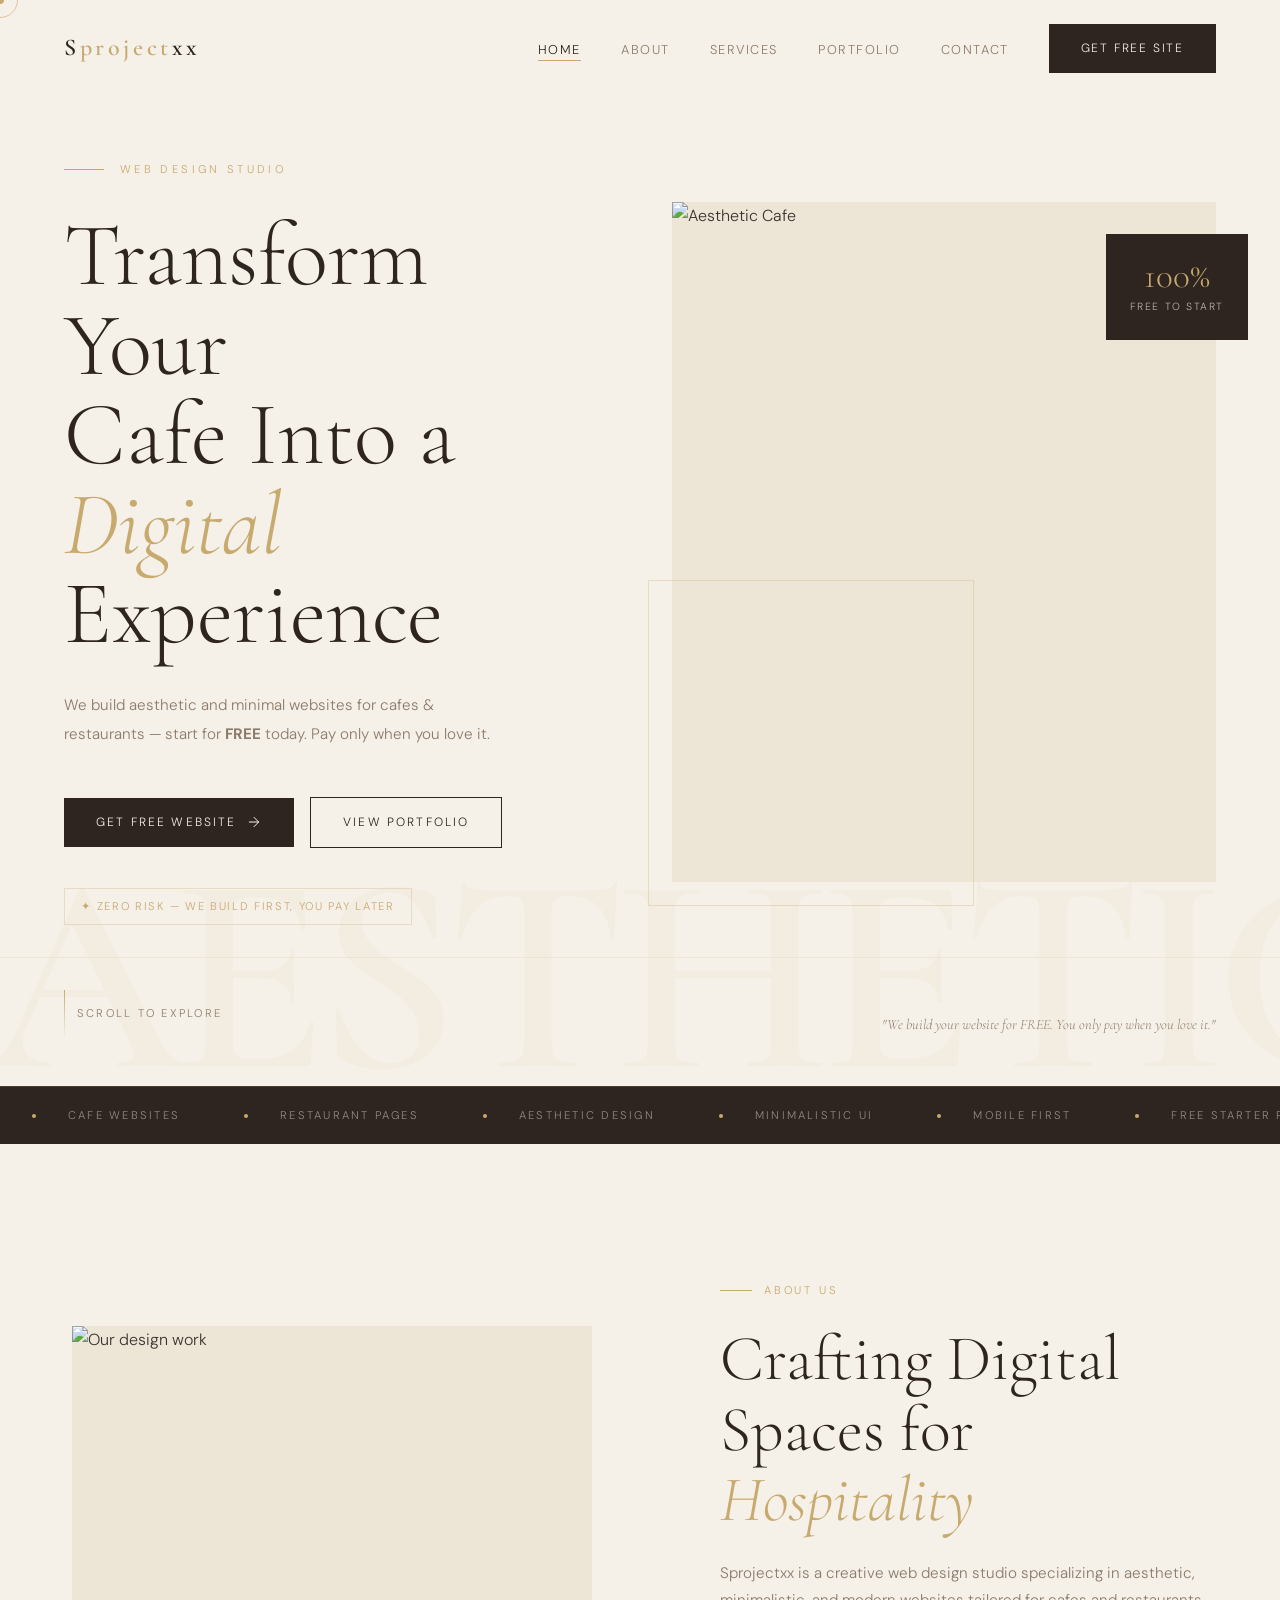
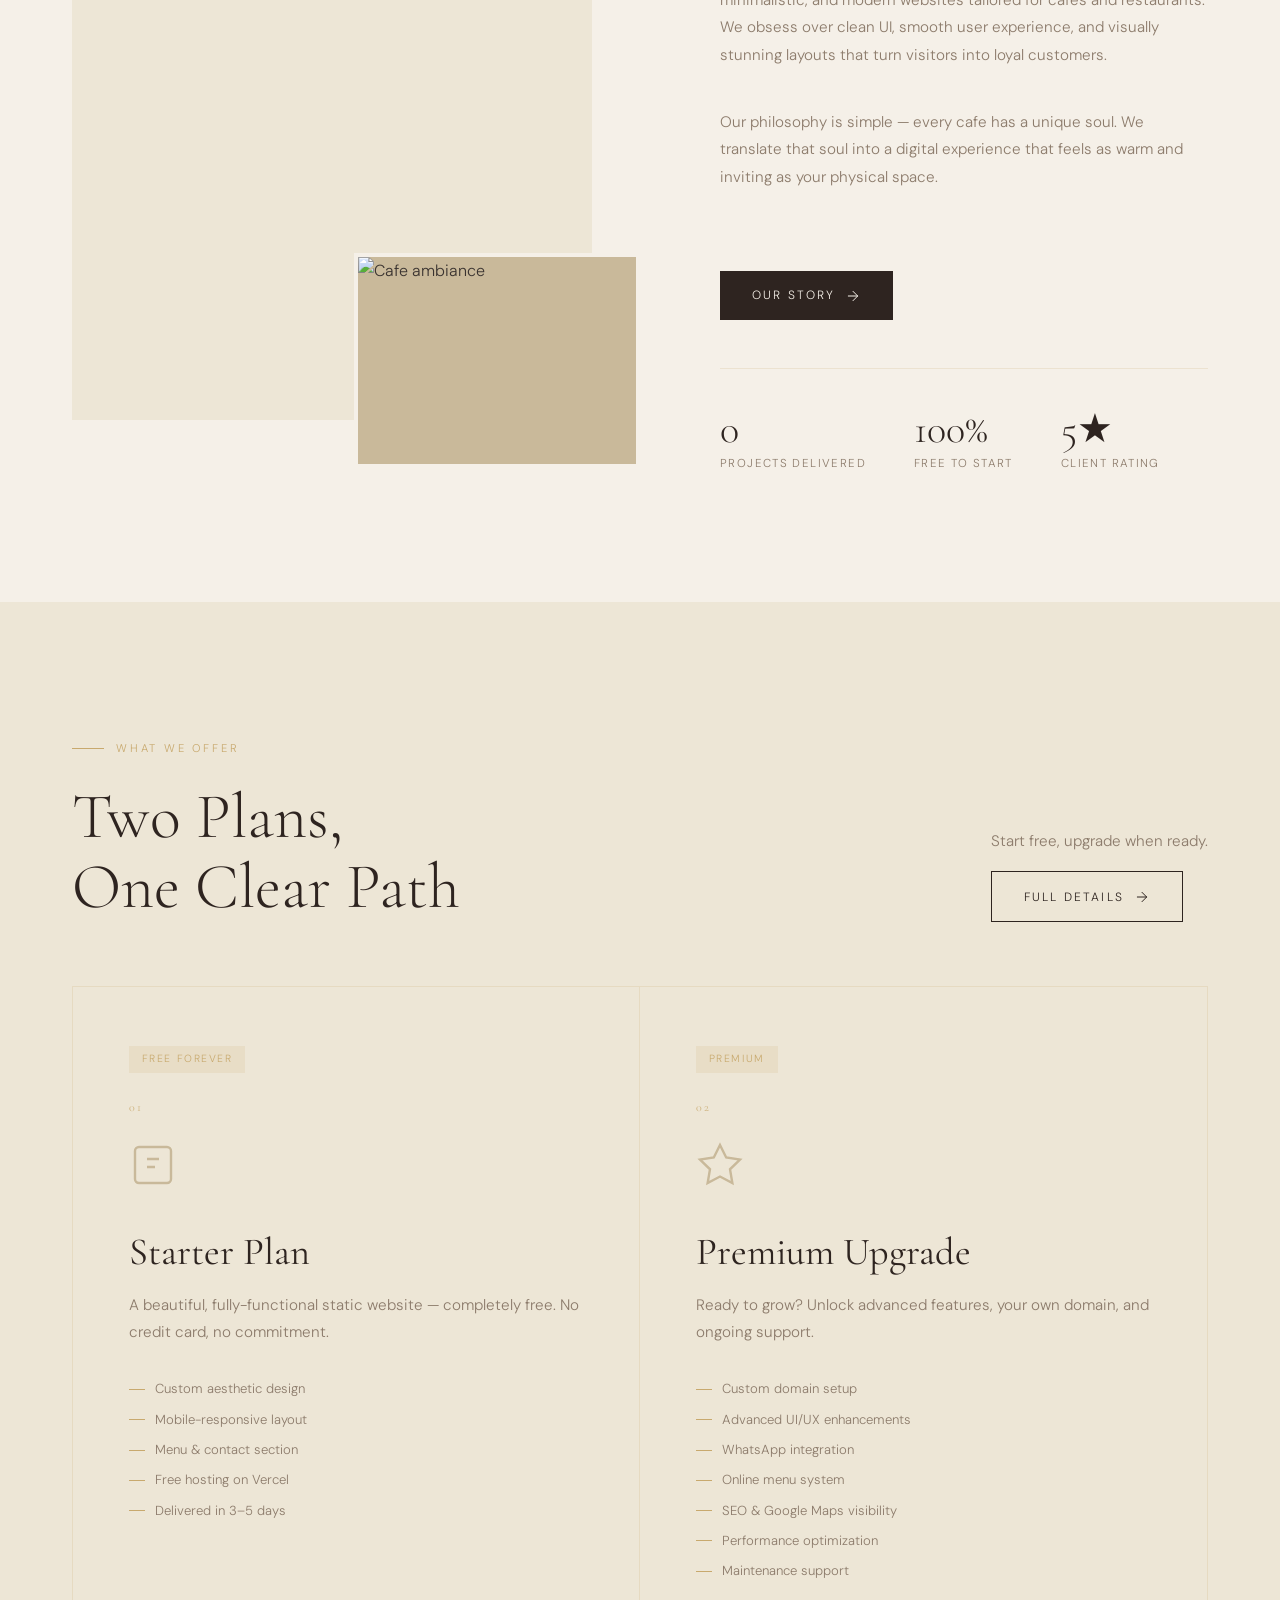
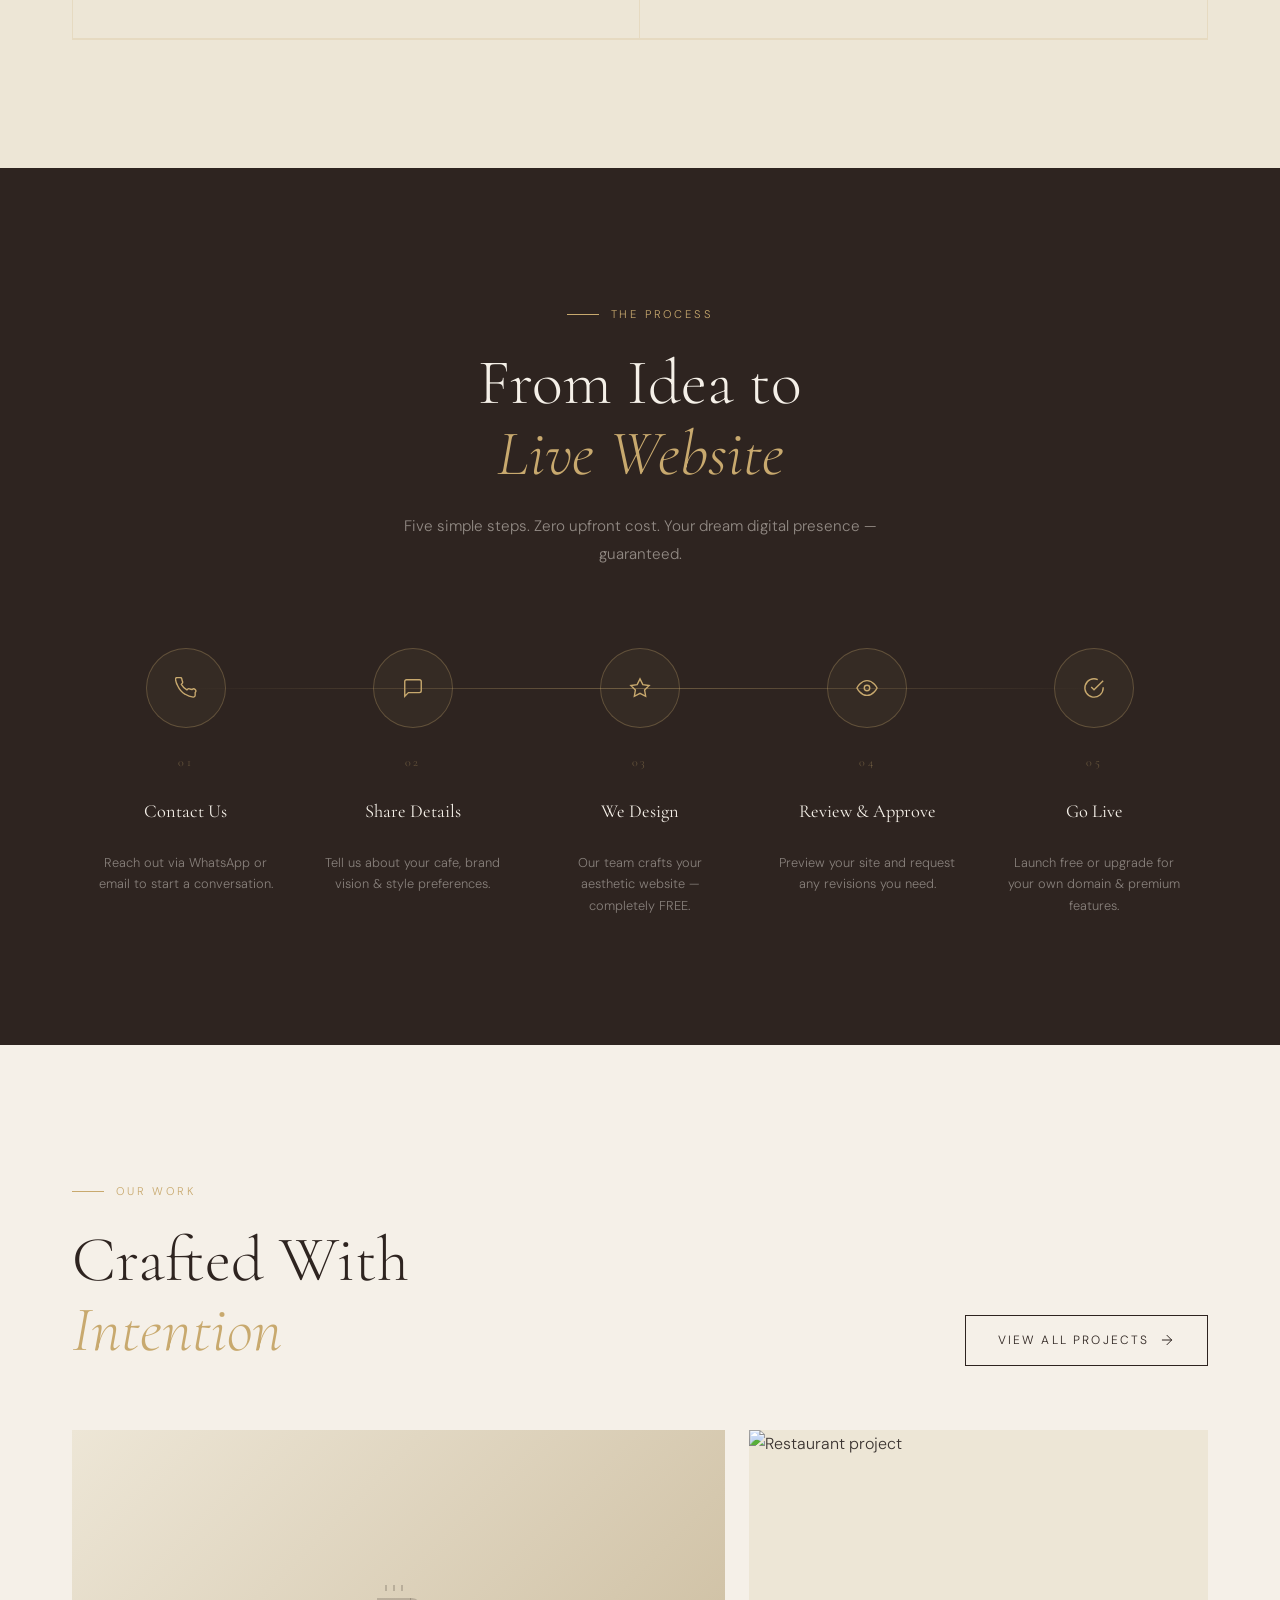
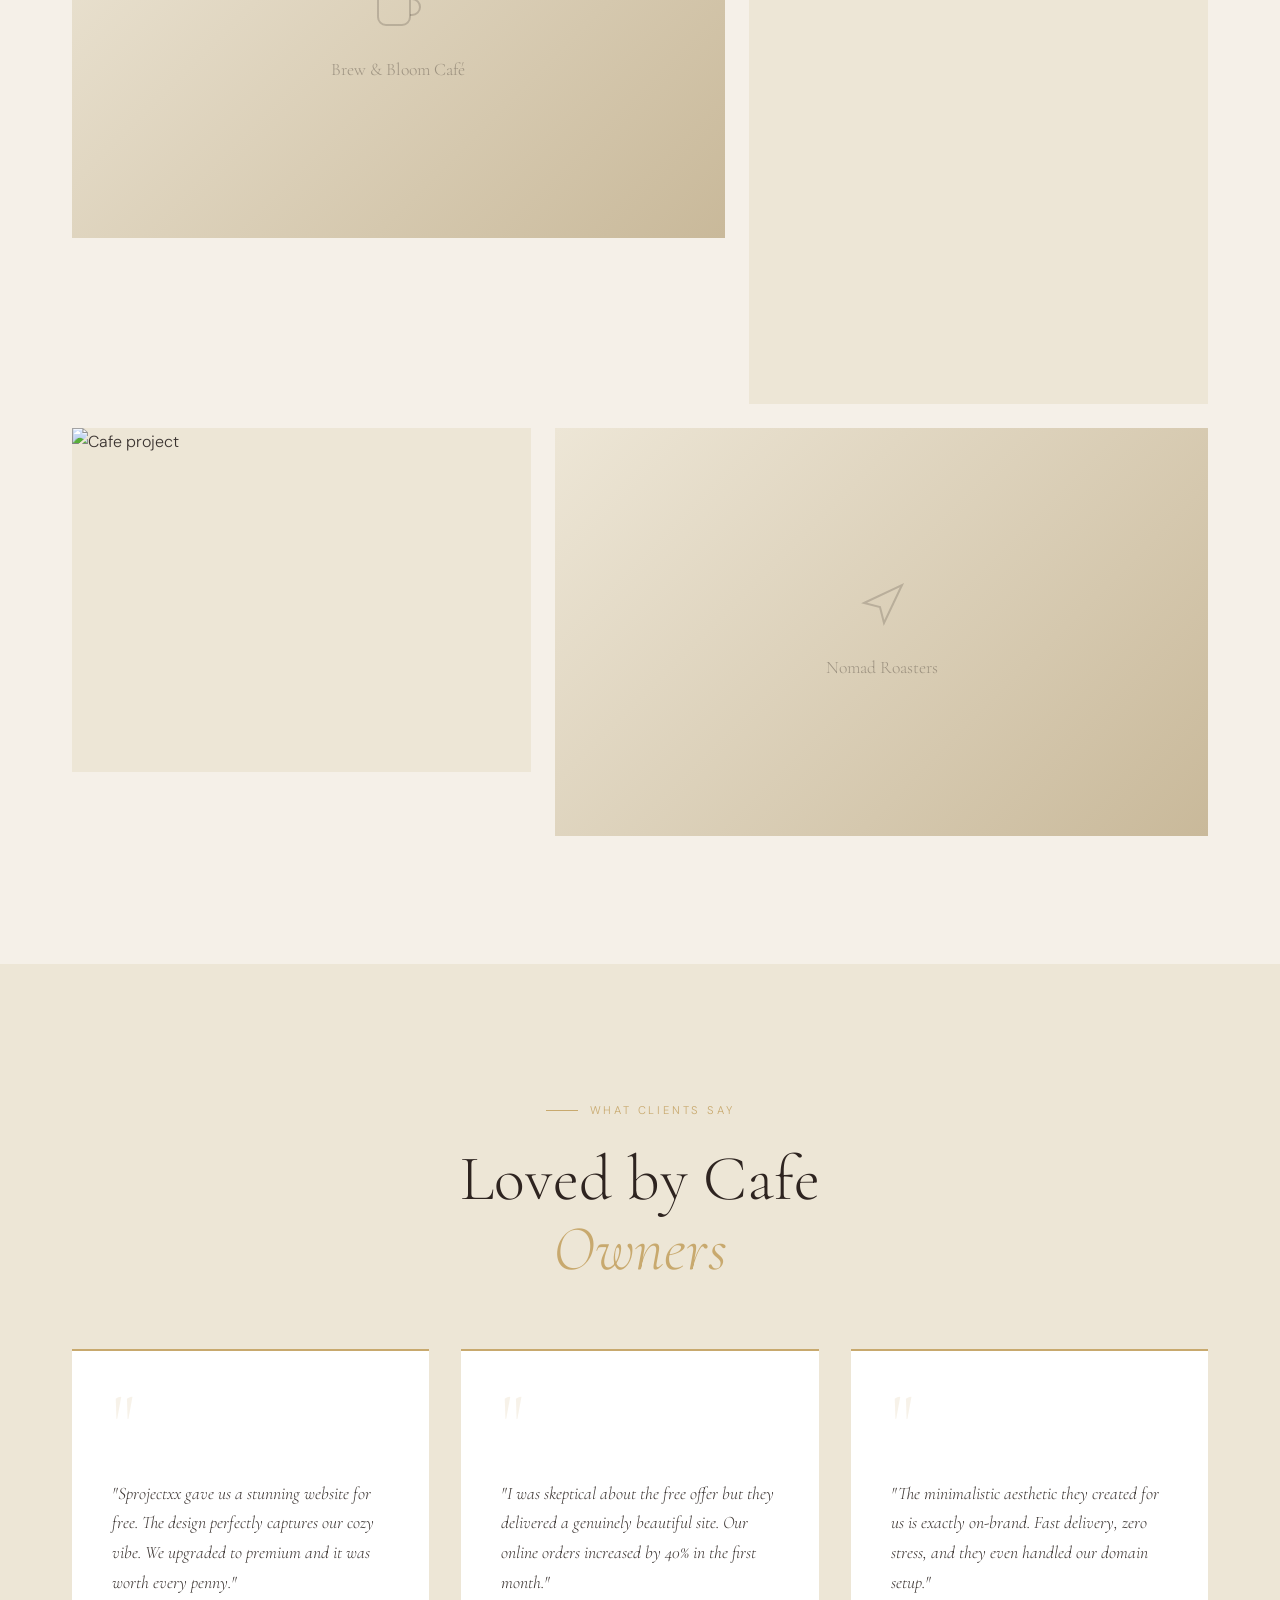
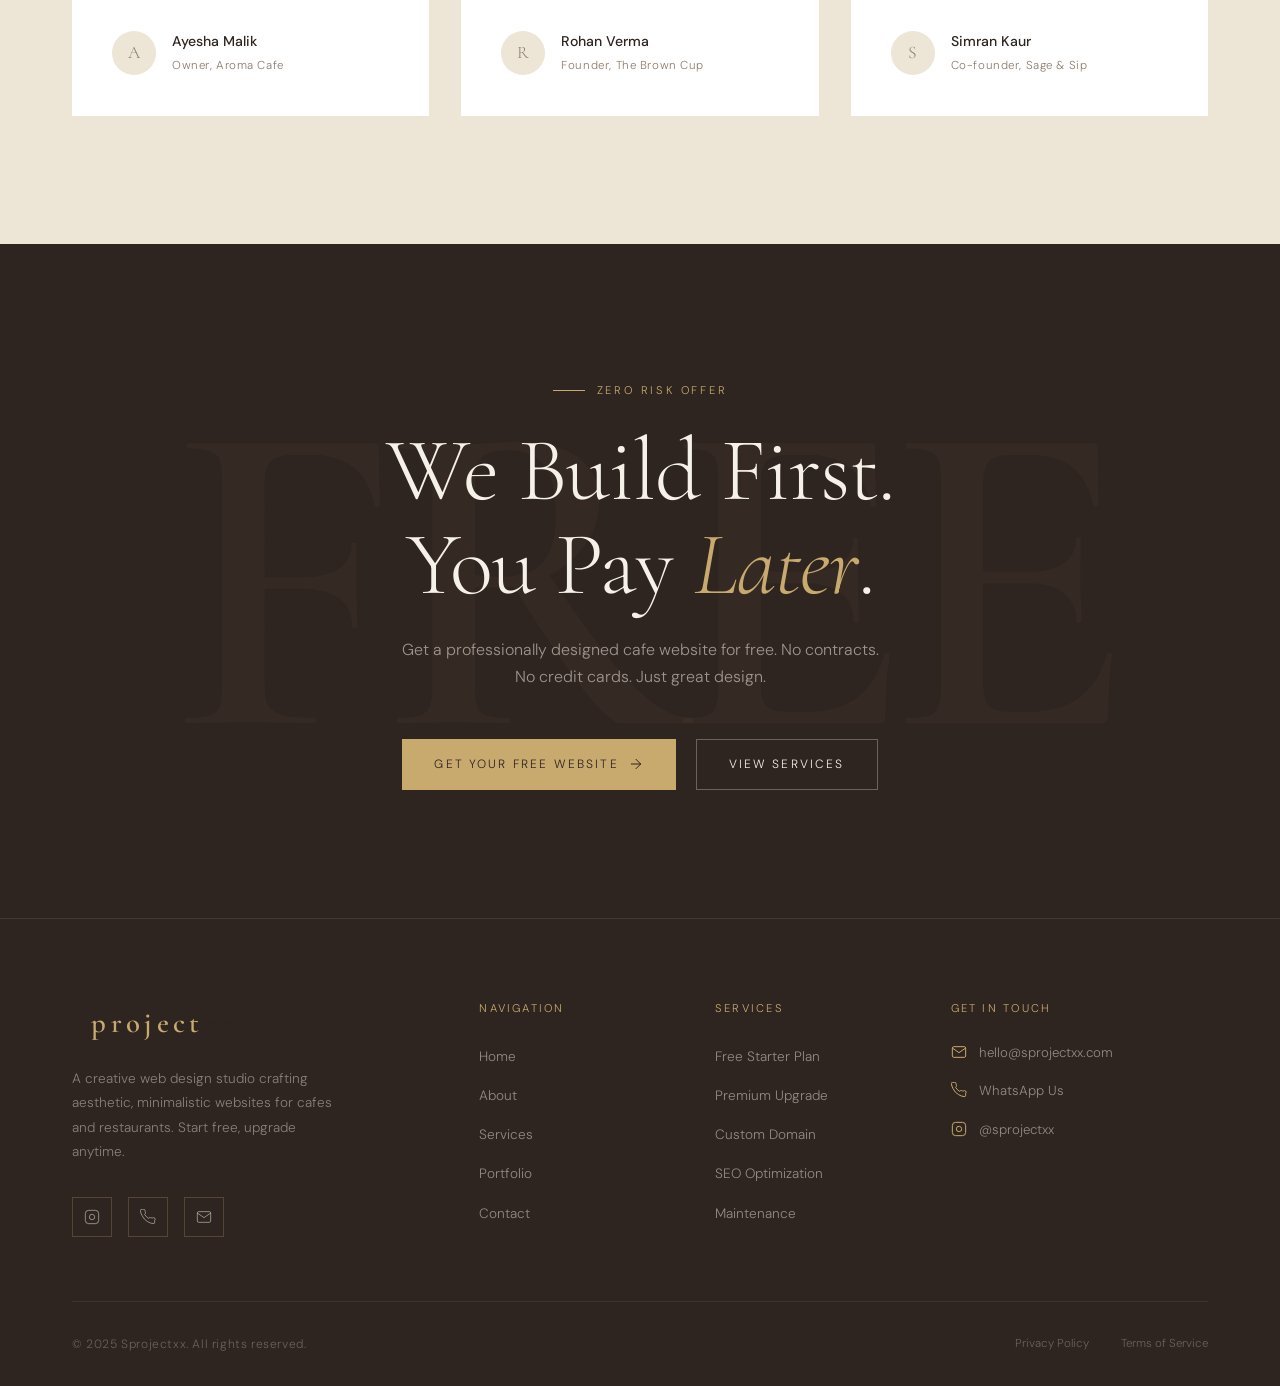
==== commit 43c89160: "changed from 25 projects to 0" ====
--- a/index.html
+++ b/index.html
@@ -204,7 +204,7 @@
 
                     <div class="stats-row">
                         <div class="stat-item">
-                            <div class="stat-num">25<span>+</span></div>
+                            <div class="stat-num">0<span></span></div>
                             <div class="stat-desc">Projects Delivered</div>
                         </div>
                         <div class="stat-item">
@@ -640,4 +640,4 @@
     <script src="script.js"></script>
 </body>
 
-</html>+</html>
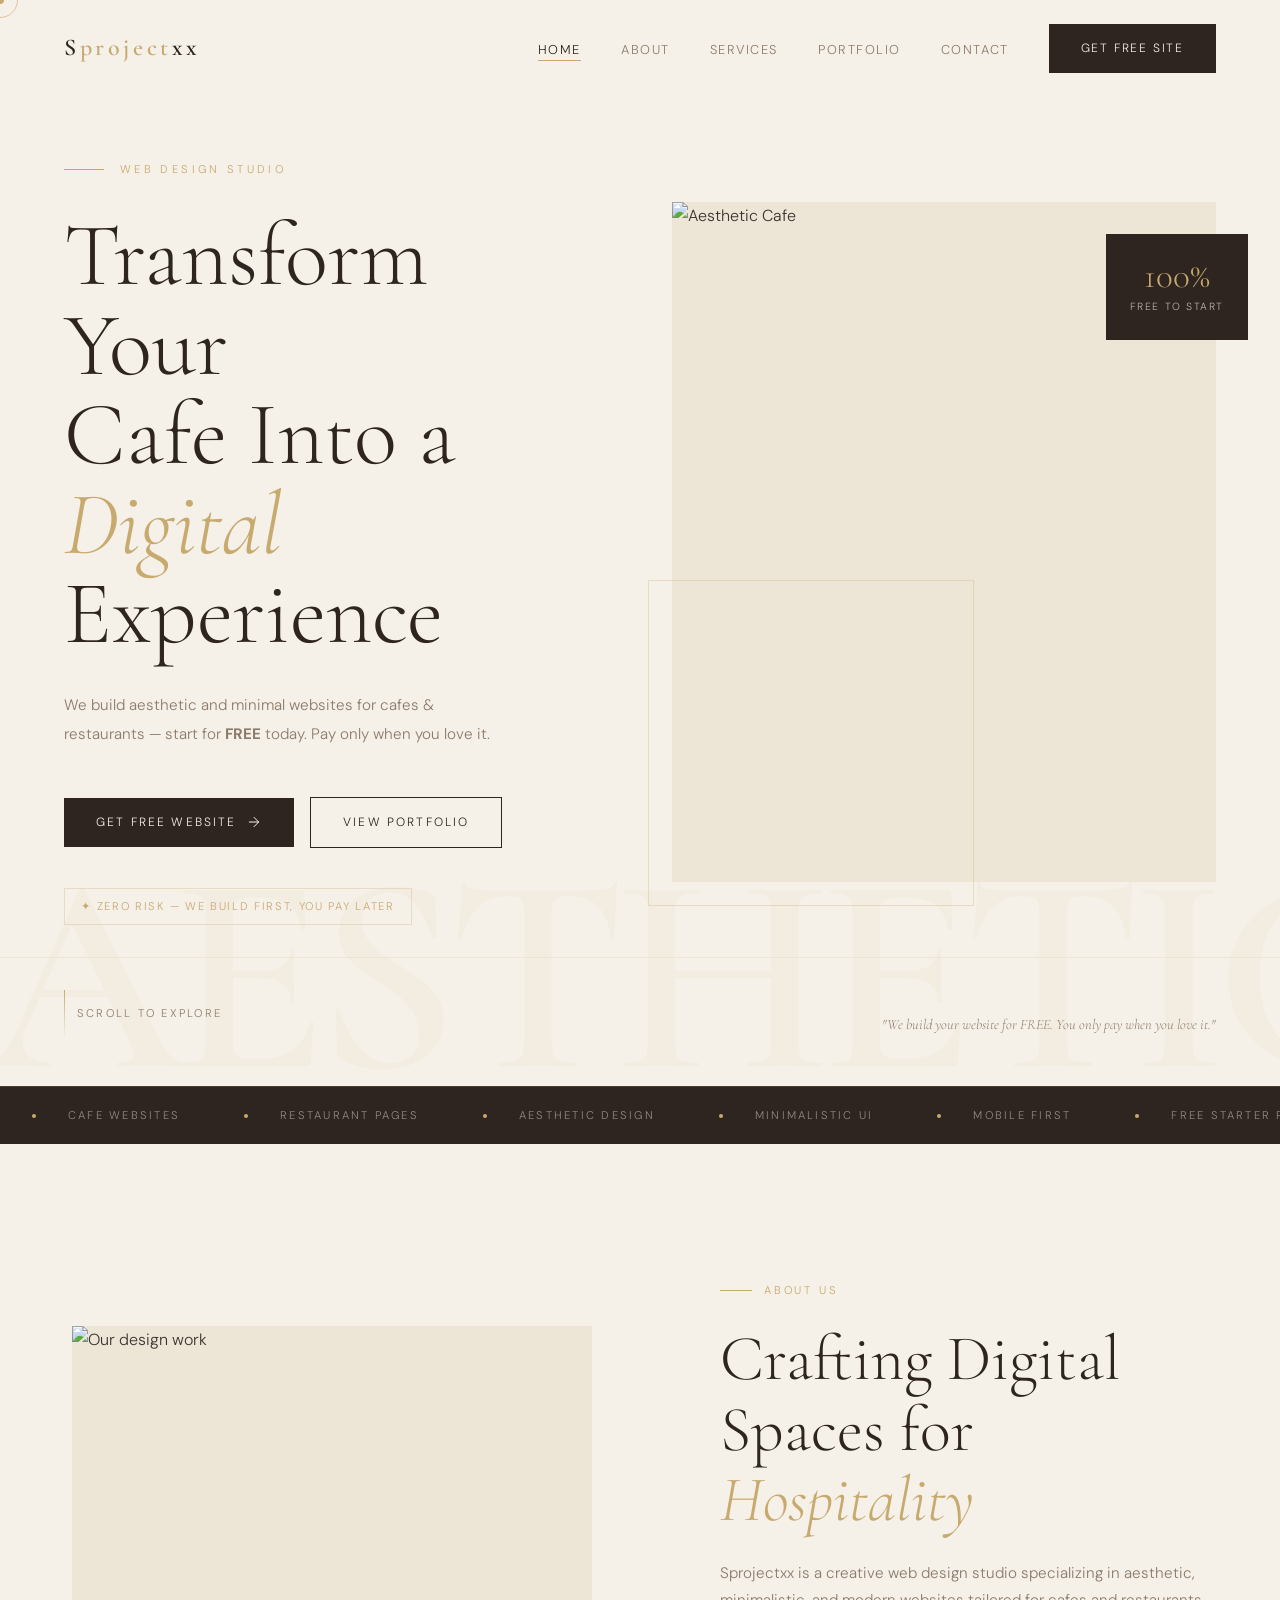
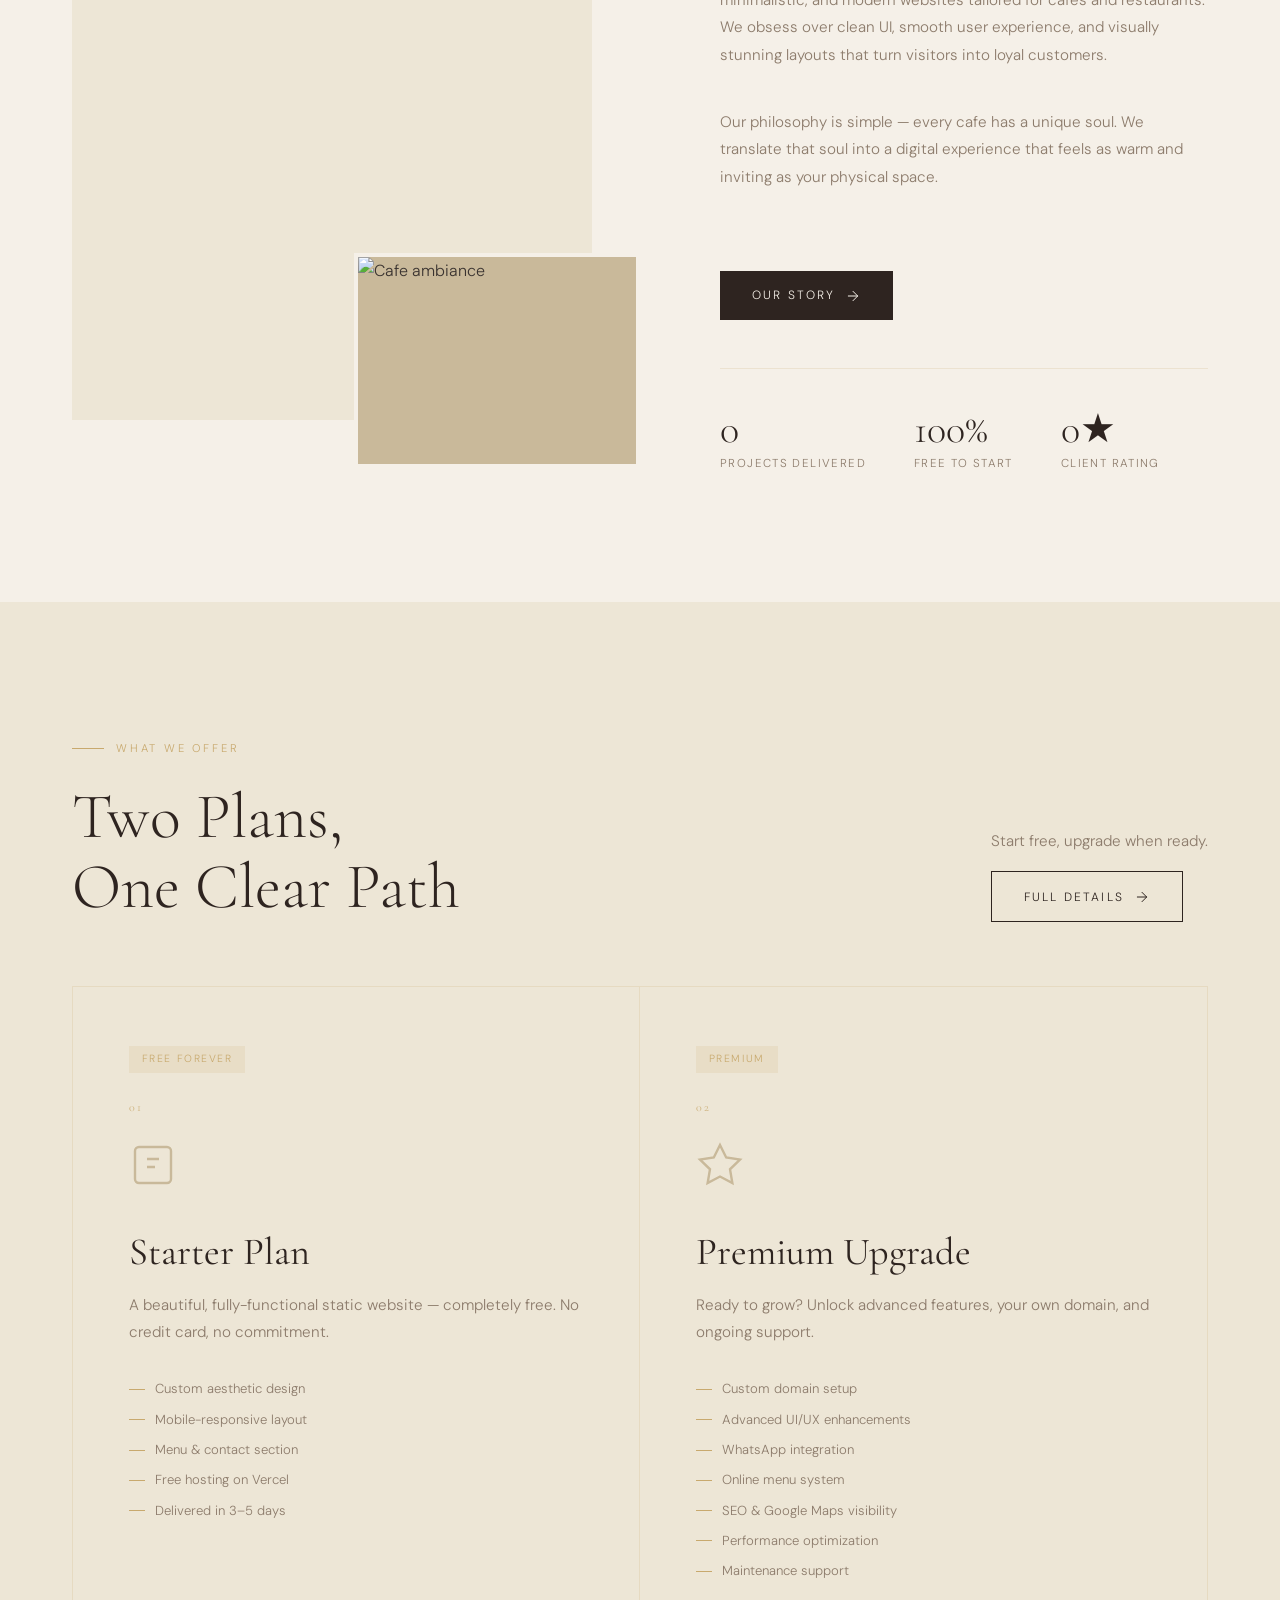
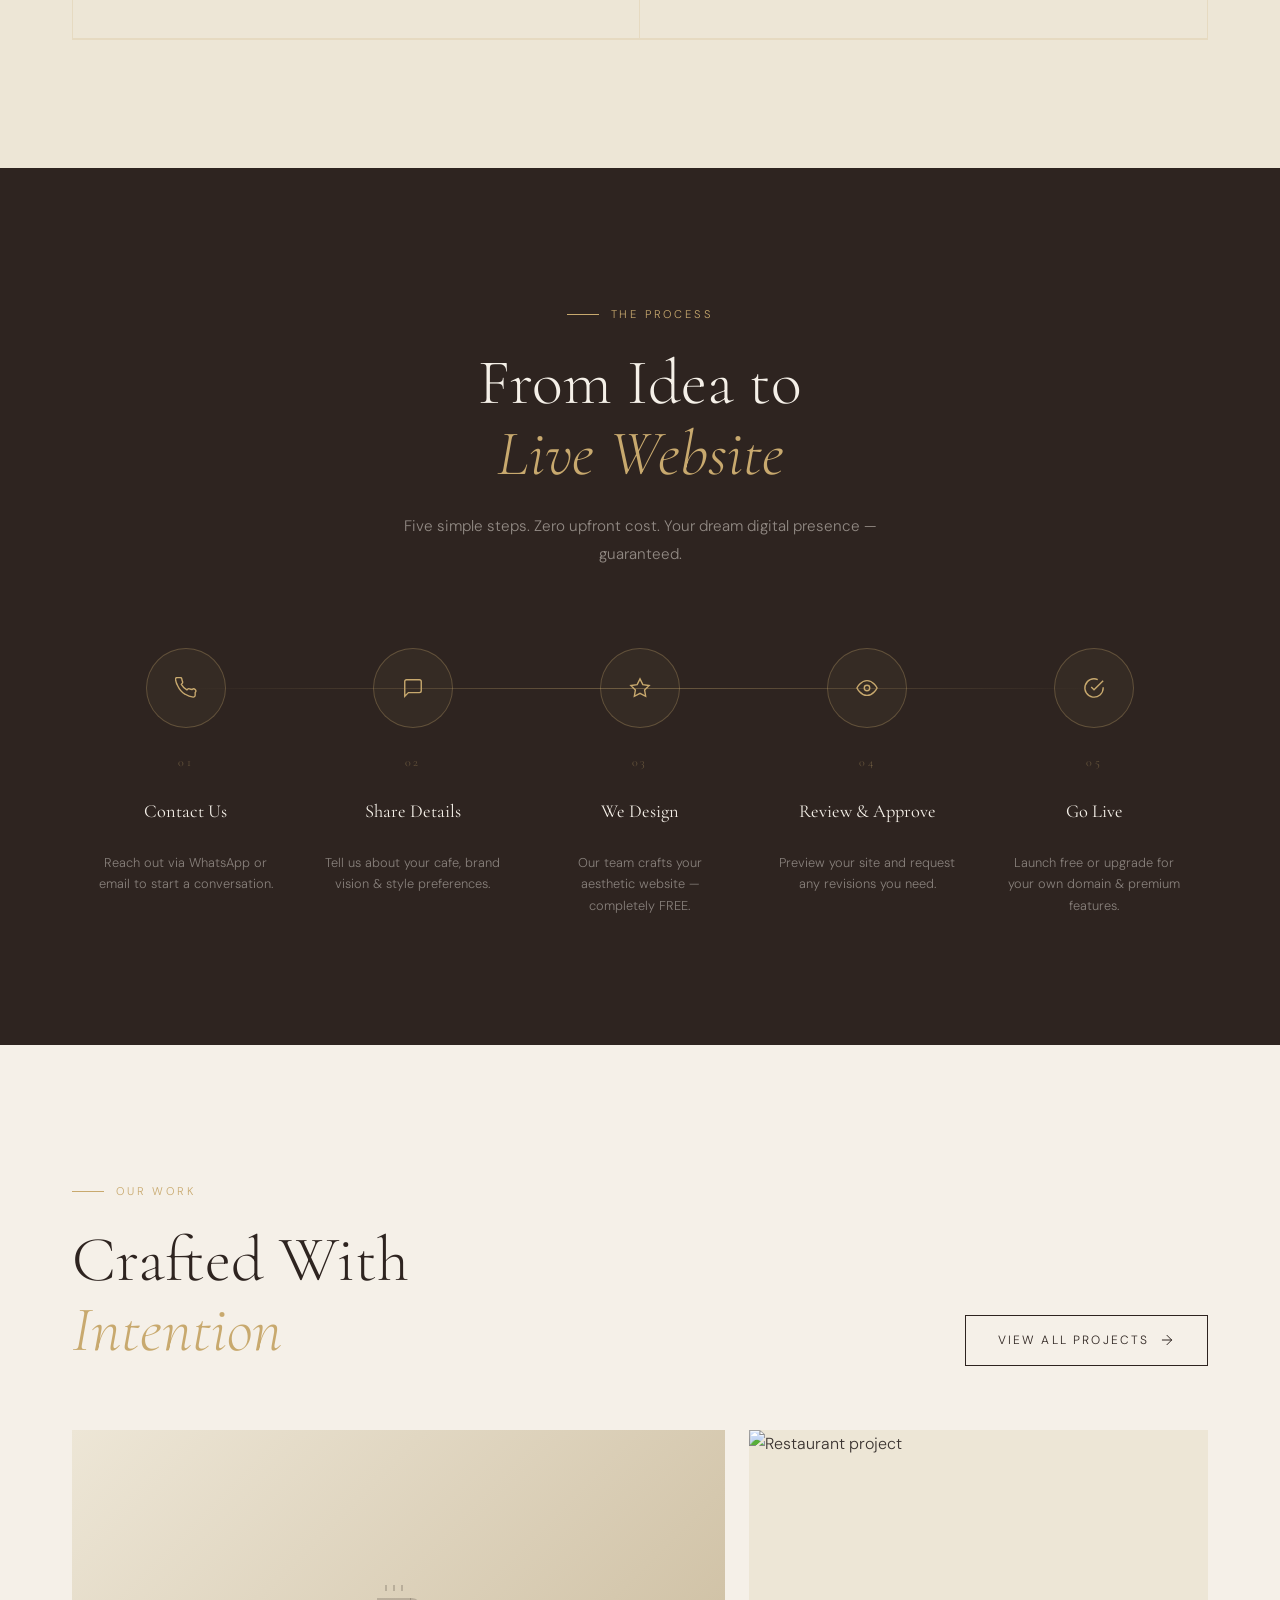
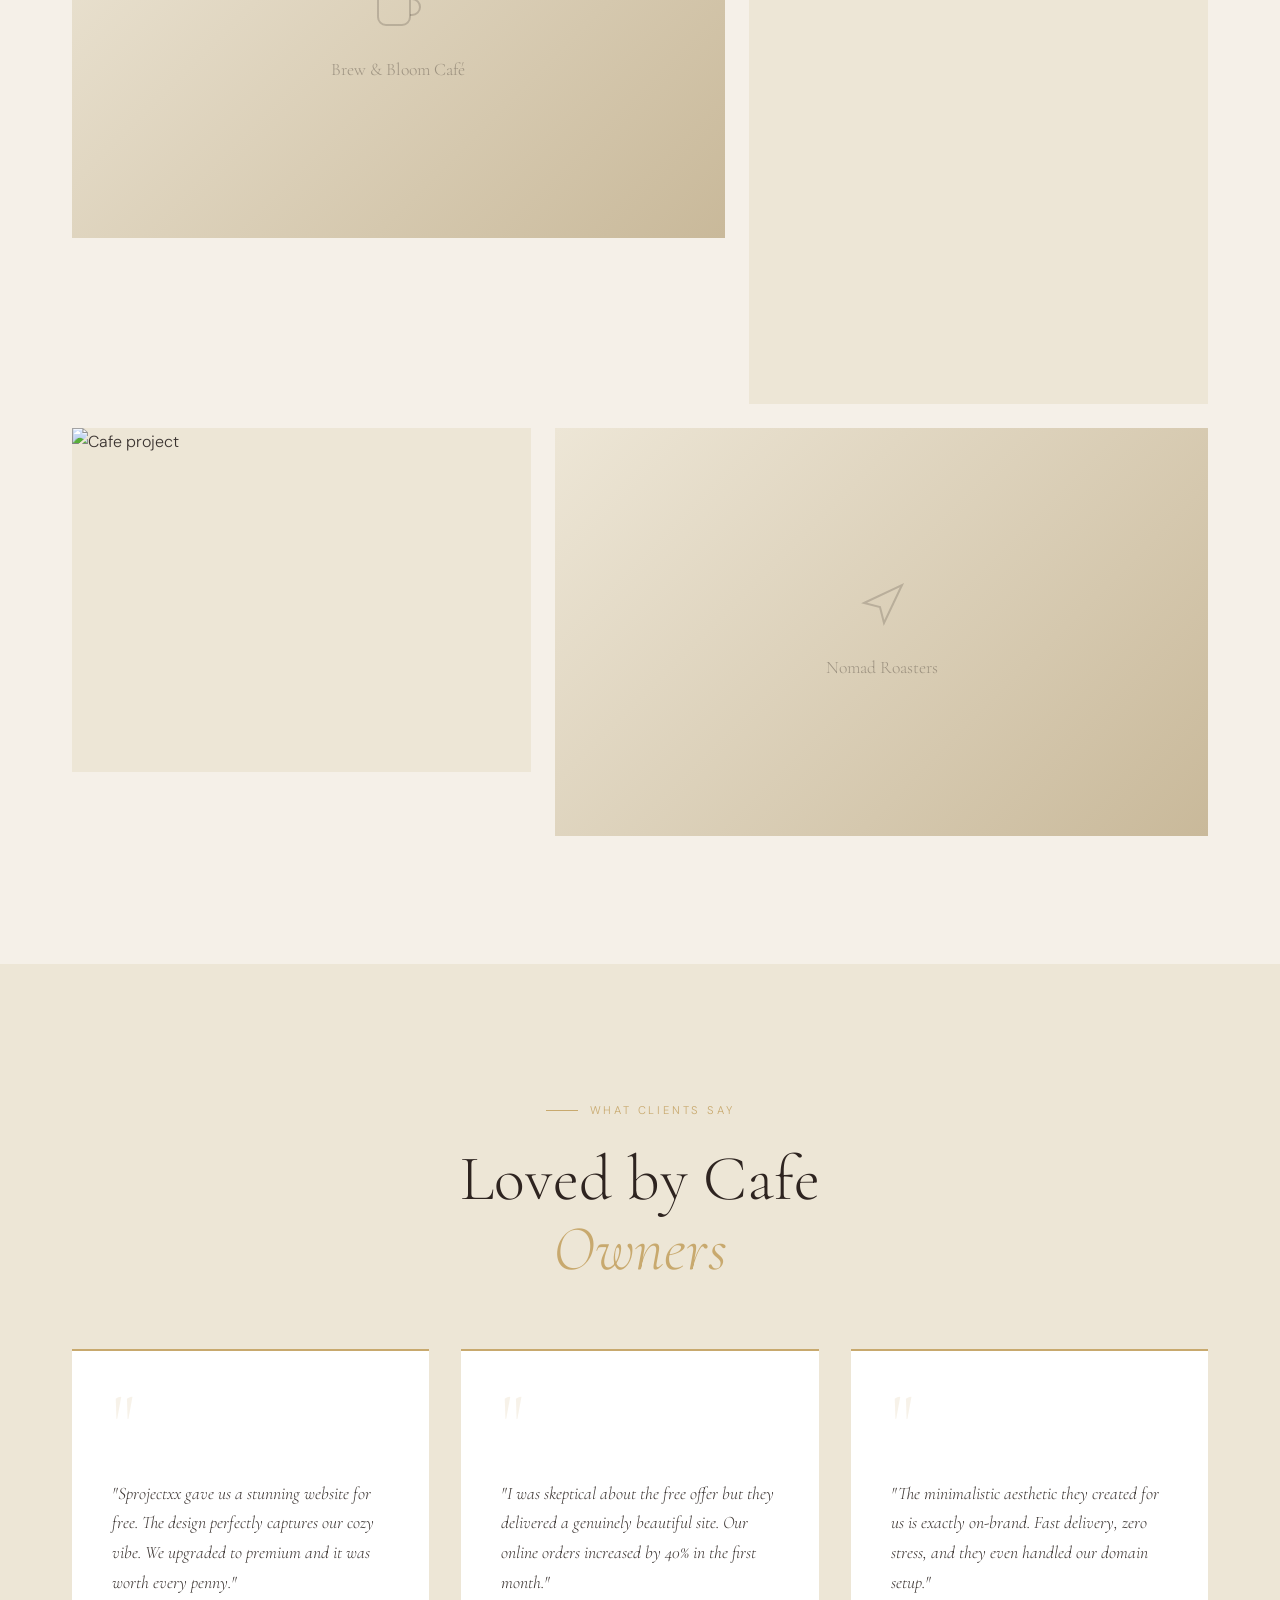
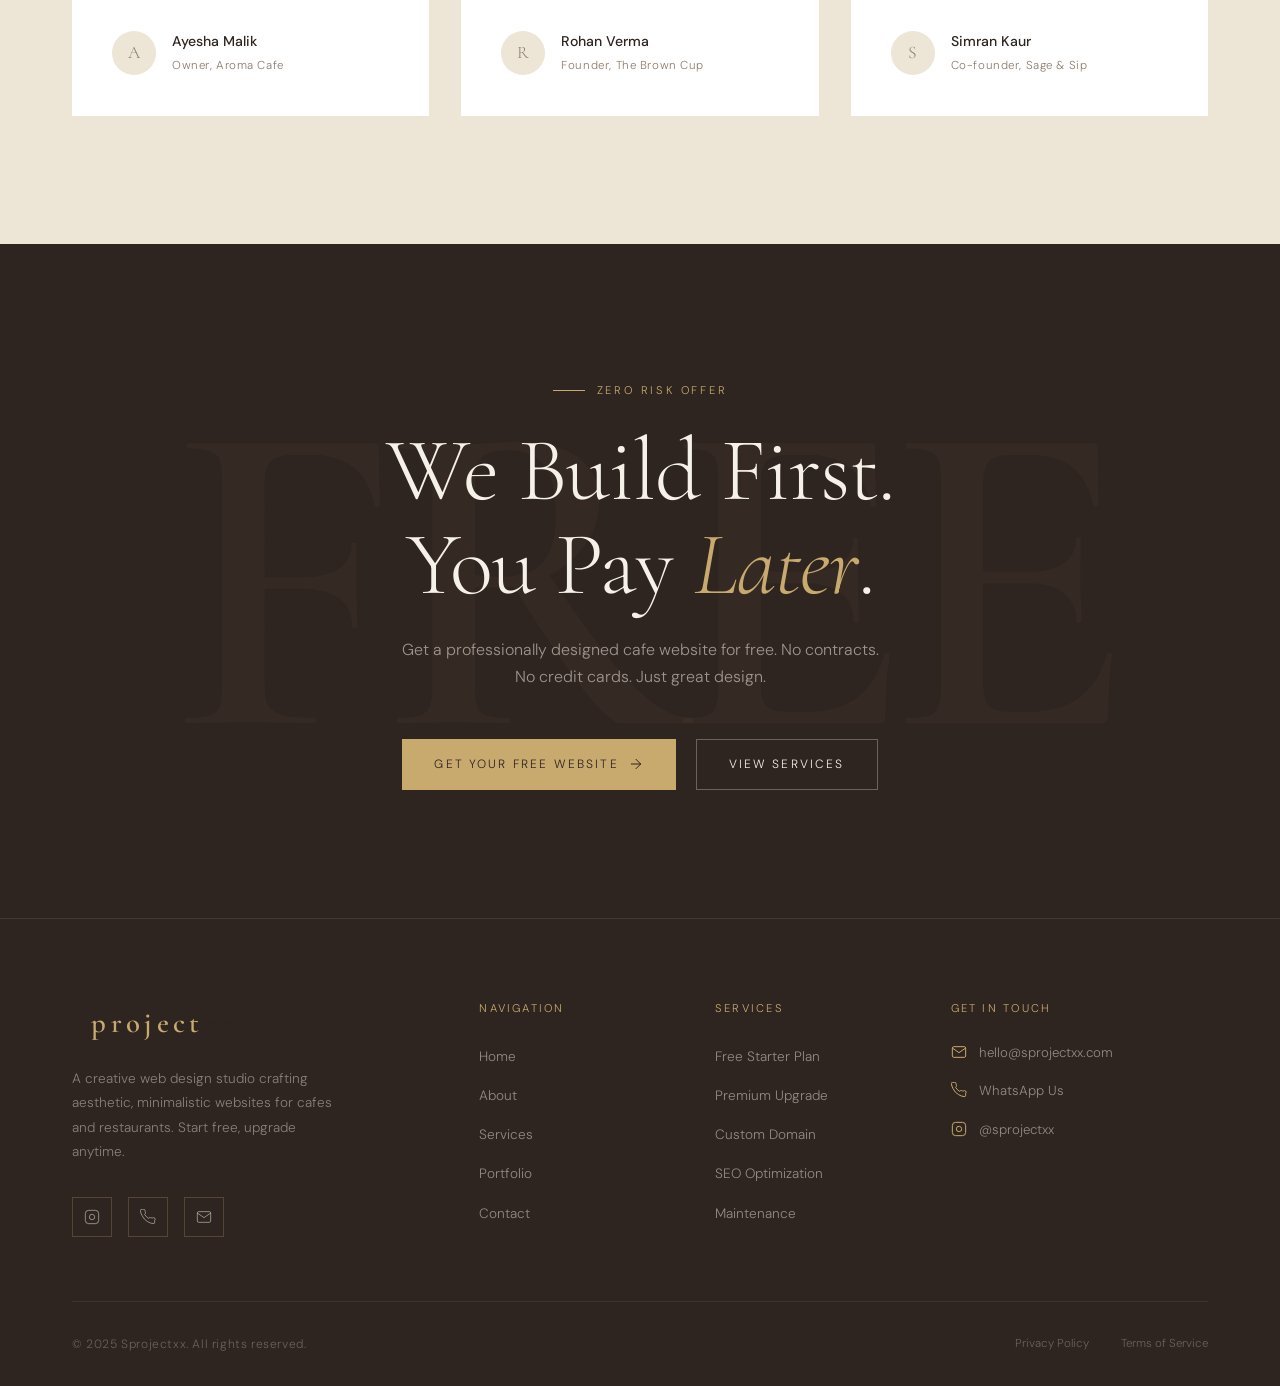
==== commit c15d353f: "changed from 5 ratings to 0" ====
--- a/index.html
+++ b/index.html
@@ -212,7 +212,7 @@
                             <div class="stat-desc">Free to Start</div>
                         </div>
                         <div class="stat-item">
-                            <div class="stat-num">5<span>★</span></div>
+                            <div class="stat-num">0<span>★</span></div>
                             <div class="stat-desc">Client Rating</div>
                         </div>
                     </div>
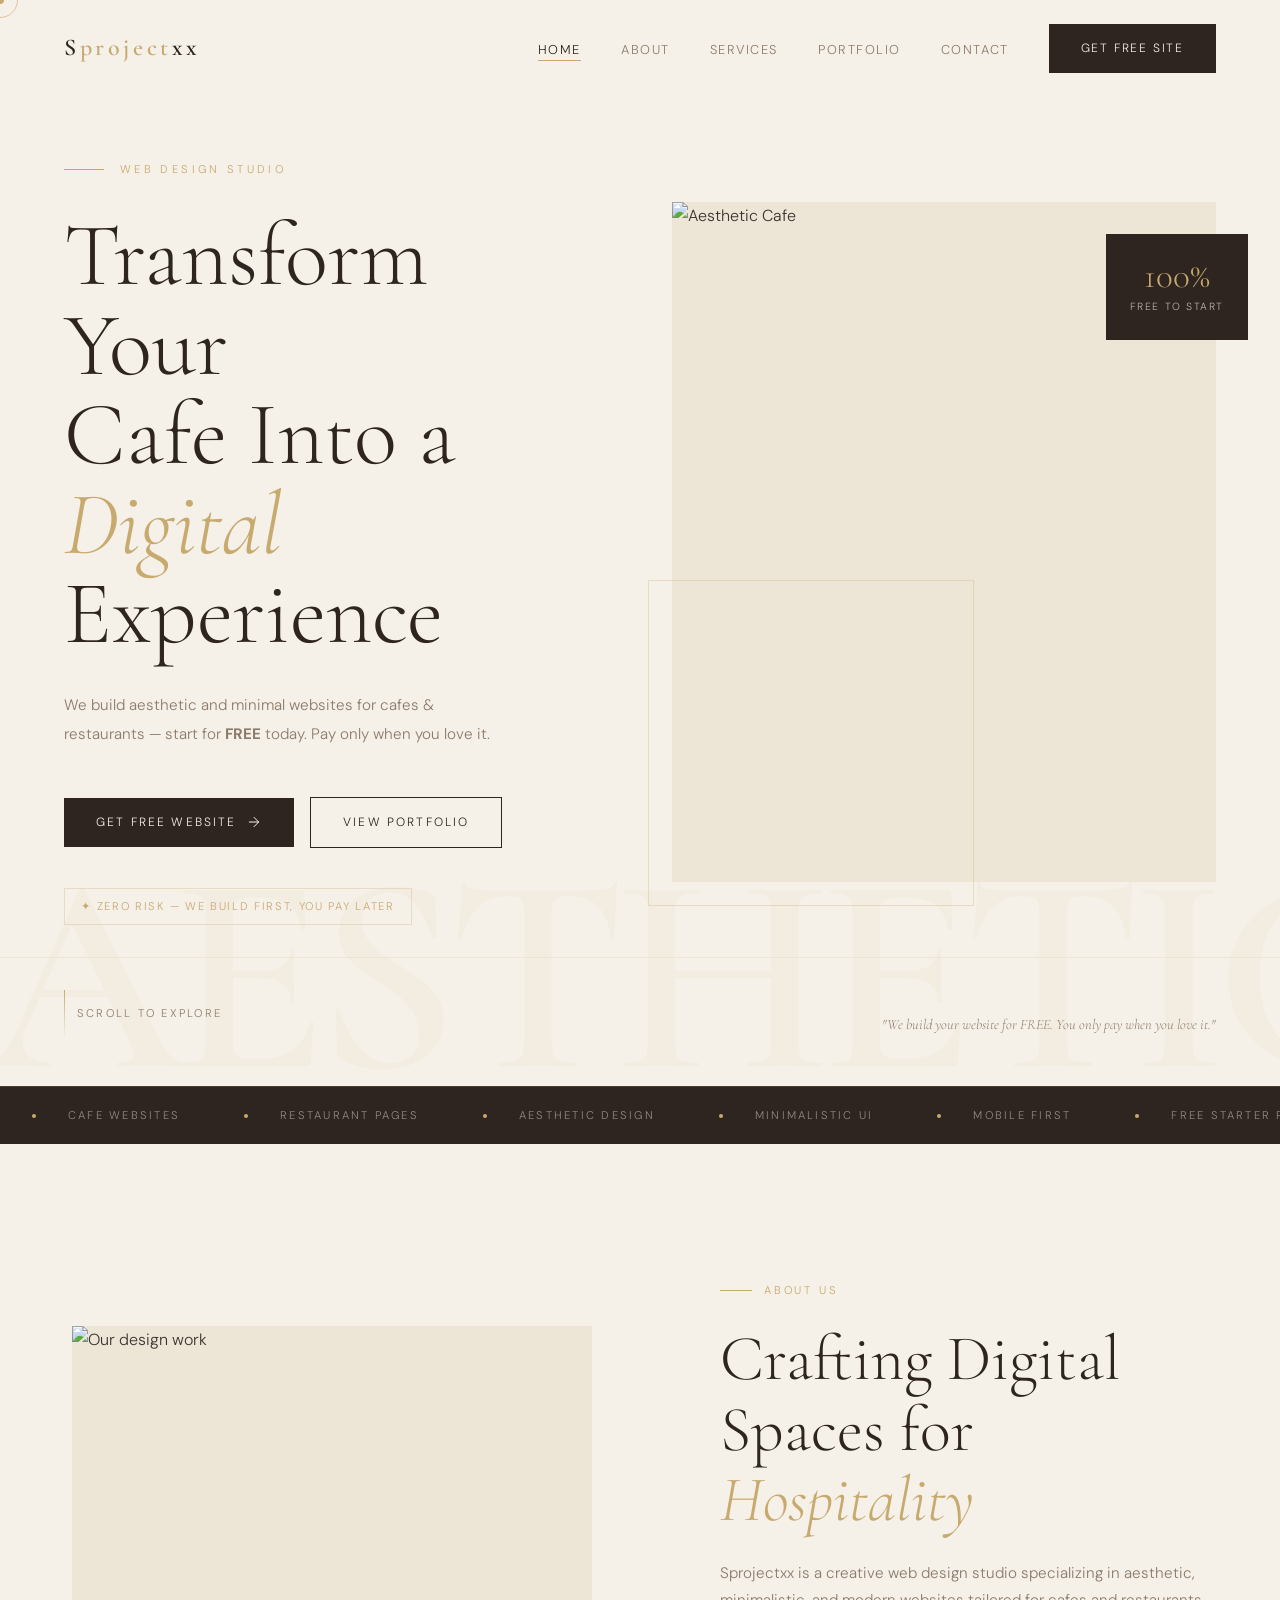
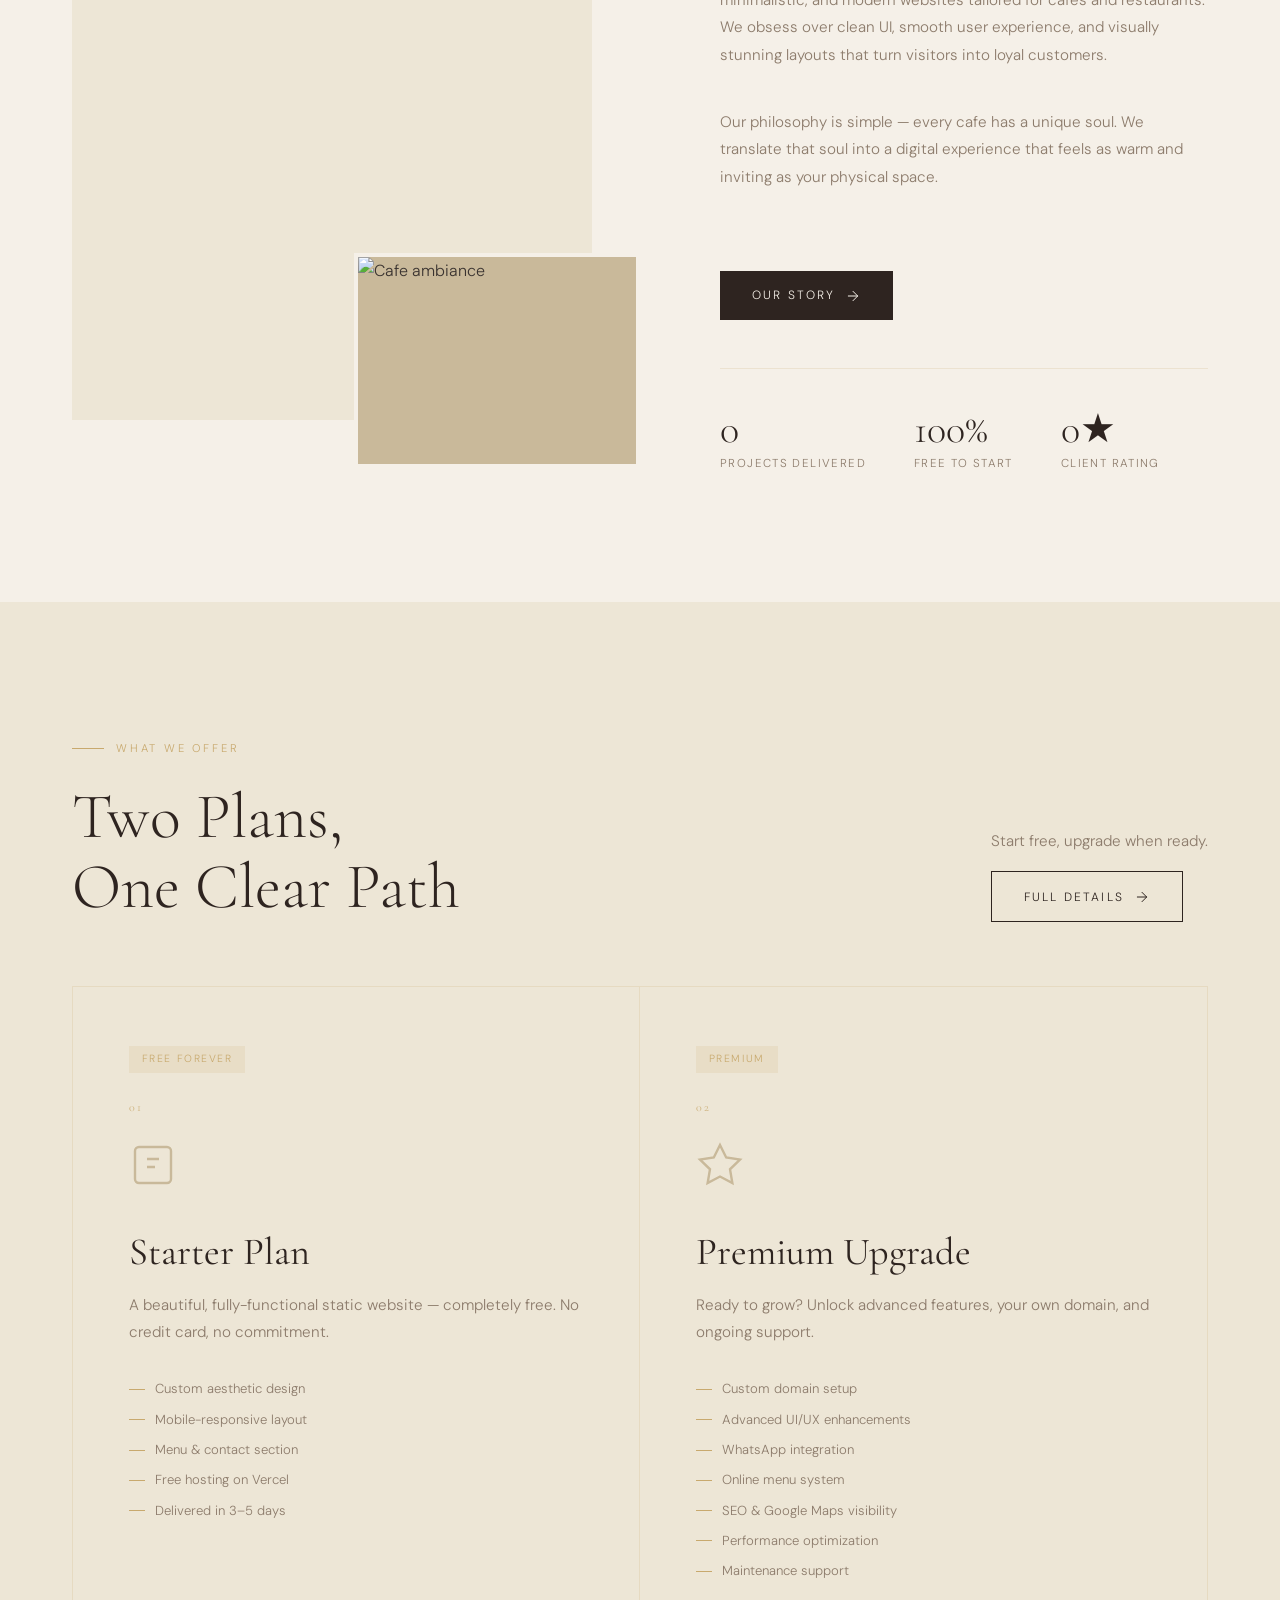
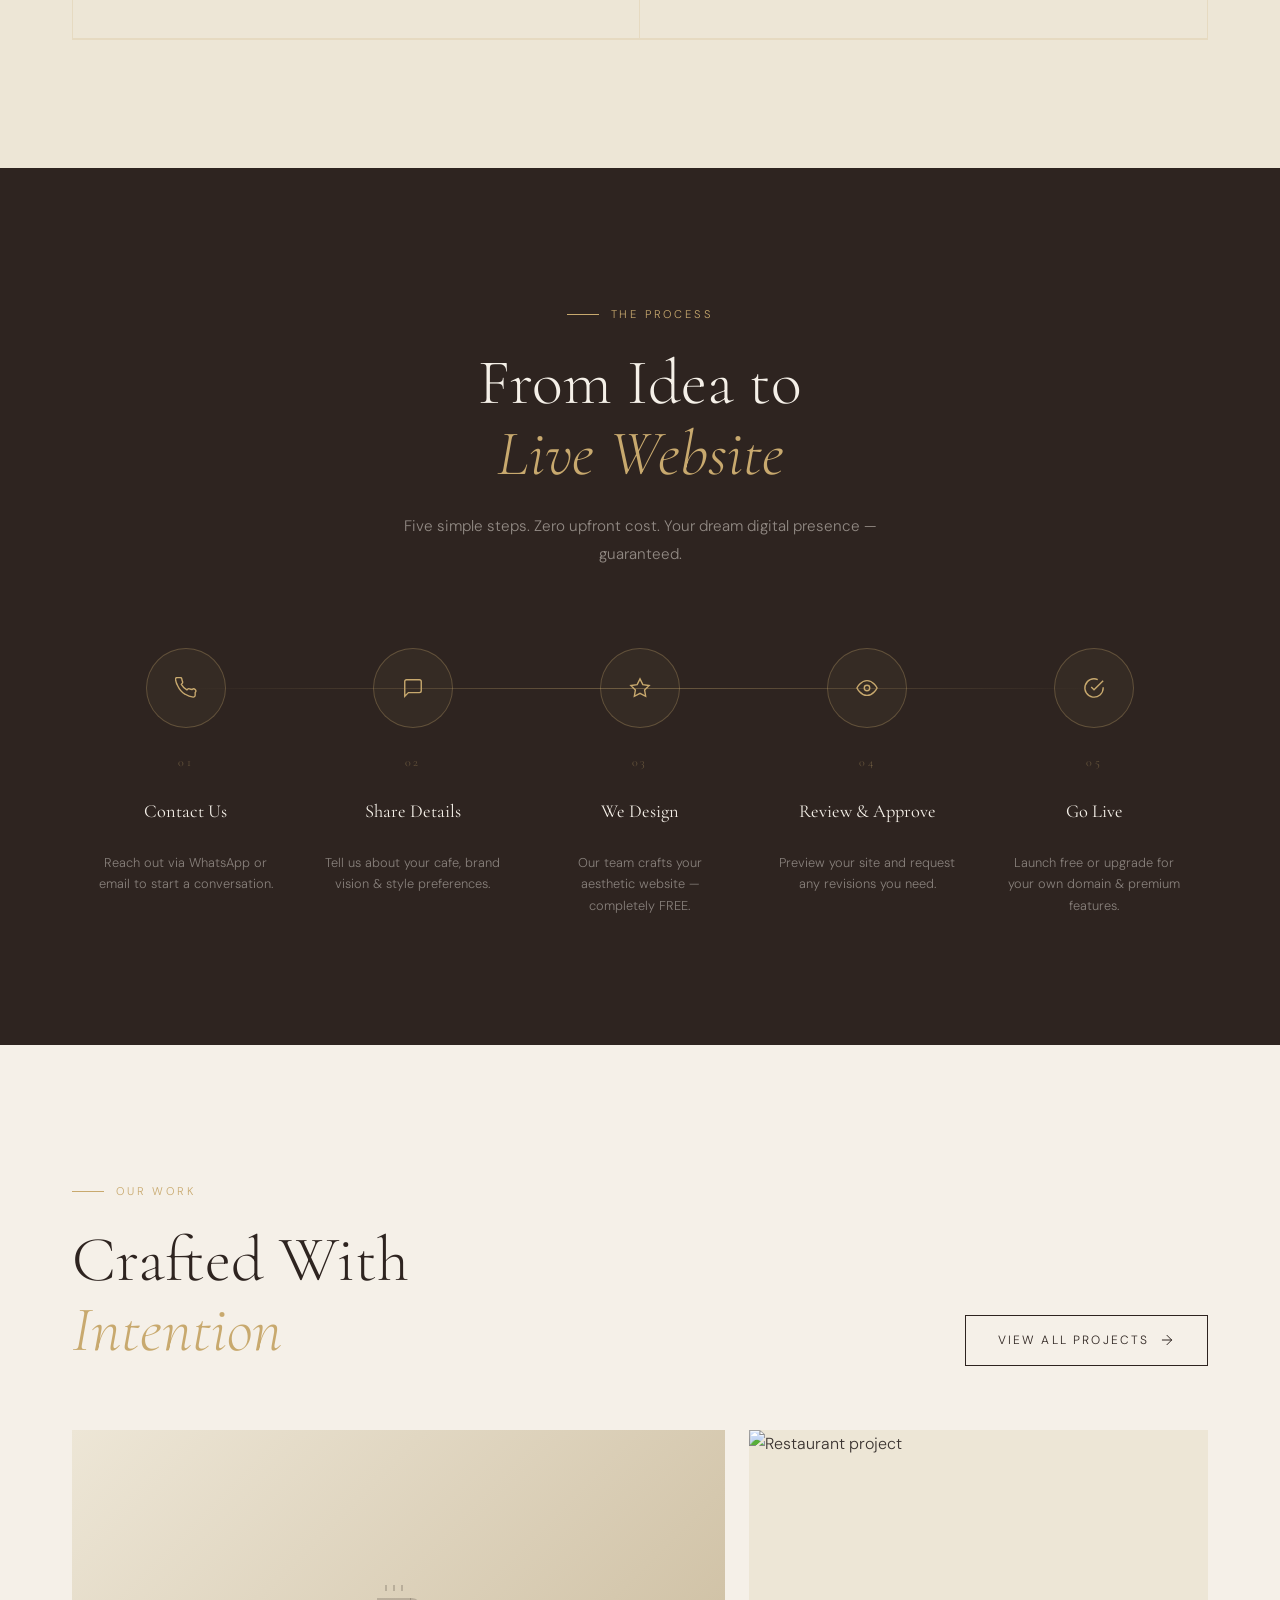
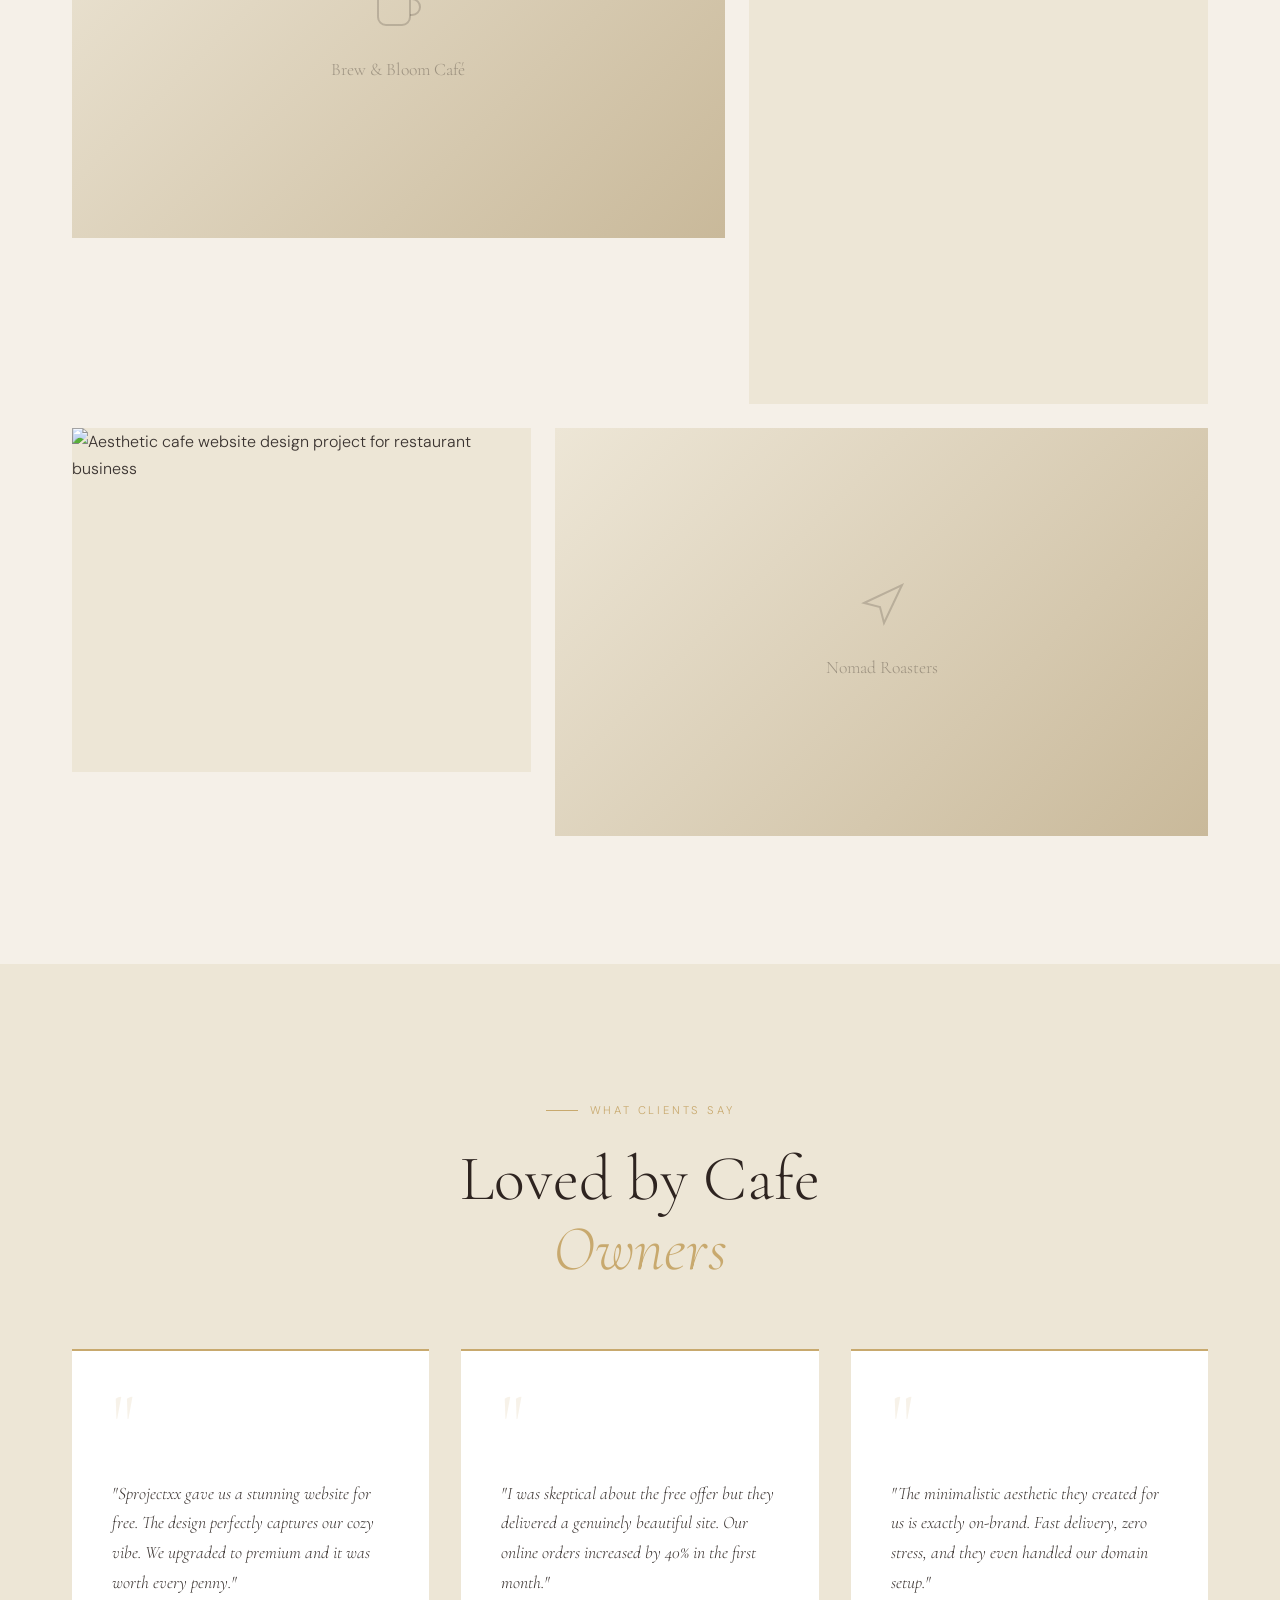
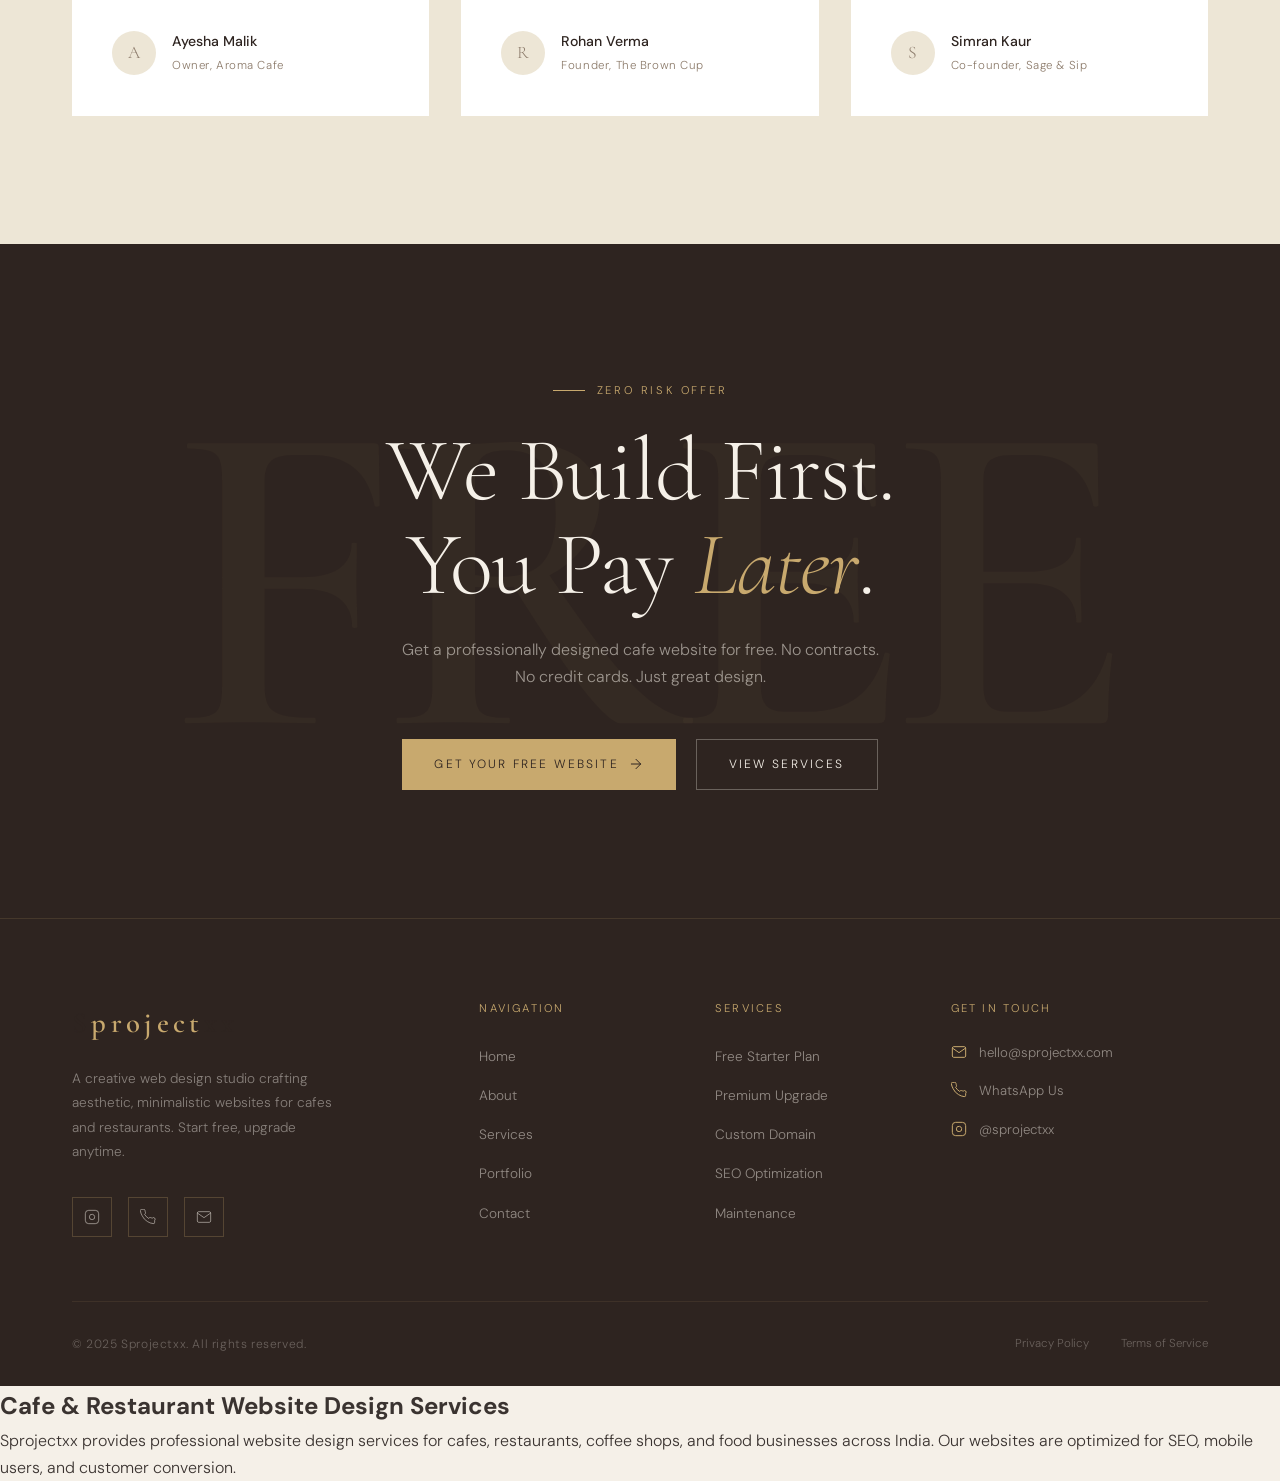
==== commit 777620b9: "Optimization 2" ====
--- a/index.html
+++ b/index.html
@@ -4,12 +4,62 @@
 <head>
     <meta charset="UTF-8" />
     <meta name="viewport" content="width=device-width, initial-scale=1.0" />
-    <title>Sprojectxx — Aesthetic Web Design for Cafes & Restaurants</title>
+
+    <!-- ✅ Title (Very important for ranking) -->
+    <title>Sprojectxx | Aesthetic Website Design for Cafes & Restaurants</title>
+
+    <!-- ✅ Meta Description (CTR booster) -->
     <meta name="description"
-        content="Sprojectxx builds aesthetic, minimalistic websites for cafes and restaurants. Start for FREE — upgrade when you love it." />
-    <link rel="stylesheet" href="style.css" />
+        content="Sprojectxx creates aesthetic, minimal websites for cafes and restaurants. Get your website for FREE and upgrade anytime." />
+
+    <!-- ✅ Keywords (optional but okay) -->
+    <meta name="keywords"
+        content="cafe website design, restaurant website, aesthetic web design, minimal website, food business website India" />
+
+    <!-- ✅ Author -->
+    <meta name="author" content="Sprojectxx" />
+
+    <!-- ✅ Robots (tells Google to index) -->
+    <meta name="robots" content="index, follow" />
+
+    <!-- ✅ Open Graph (for sharing preview) -->
+    <meta property="og:title" content="Sprojectxx - Aesthetic Website Design" />
+    <meta property="og:description"
+        content="Minimal, aesthetic websites for cafes & restaurants. Start FREE today." />
+    <meta property="og:type" content="website" />
+    <meta property="og:url" content="https://sprojectx.vercel.app/" />
+    <meta property="og:image" content="https://sprojectx.vercel.app/preview.png" />
+
+    <!-- ✅ Twitter Card -->
+    <meta name="twitter:card" content="summary_large_image" />
+    <meta name="twitter:title" content="Sprojectxx Web Design" />
+    <meta name="twitter:description" content="Beautiful websites for cafes & restaurants." />
+    <meta name="twitter:image" content="https://sprojectx.vercel.app/preview.png" />
+
+    <!-- ✅ Canonical URL (VERY important) -->
+    <link rel="canonical" href="https://sprojectx.vercel.app/" />
+
+    <!-- ✅ Favicon -->
     <link rel="icon" type="image/svg+xml"
         href="data:image/svg+xml,<svg xmlns='http://www.w3.org/2000/svg' viewBox='0 0 100 100'><text y='.9em' font-size='90'>☕</text></svg>" />
+
+    <!-- ✅ CSS -->
+    <link rel="stylesheet" href="style.css" />
+
+    <script type="application/ld+json">
+{
+  "@context": "https://schema.org",
+  "@type": "Organization",
+  "name": "Sprojectxx",
+  "url": "https://sprojectx.vercel.app/",
+  "logo": "https://sprojectx.vercel.app/preview.png",
+  "description": "Aesthetic website design studio for cafes and restaurants",
+  "sameAs": [
+    "https://instagram.com/sprojectxx"
+  ]
+}
+</script>
+    
 </head>
 
 <body>
@@ -421,7 +471,7 @@
 
                 <div class="port-item">
                     <img src="https://images.unsplash.com/photo-1501339847302-ac426a4a7cbb?w=600&q=80"
-                        alt="Cafe project" loading="lazy" />
+                        alt="Aesthetic cafe website design project for restaurant business" loading="lazy" />
                     <div class="port-overlay">
                         <div class="port-info">
                             <div class="port-tag">Cafe</div>
@@ -636,7 +686,14 @@
             </div>
         </div>
     </footer>
-
+<section>
+  <h2>Cafe & Restaurant Website Design Services</h2>
+  <p>
+    Sprojectxx provides professional website design services for cafes, restaurants,
+    coffee shops, and food businesses across India. Our websites are optimized for
+    SEO, mobile users, and customer conversion.
+  </p>
+</section>
     <script src="script.js"></script>
 </body>
 
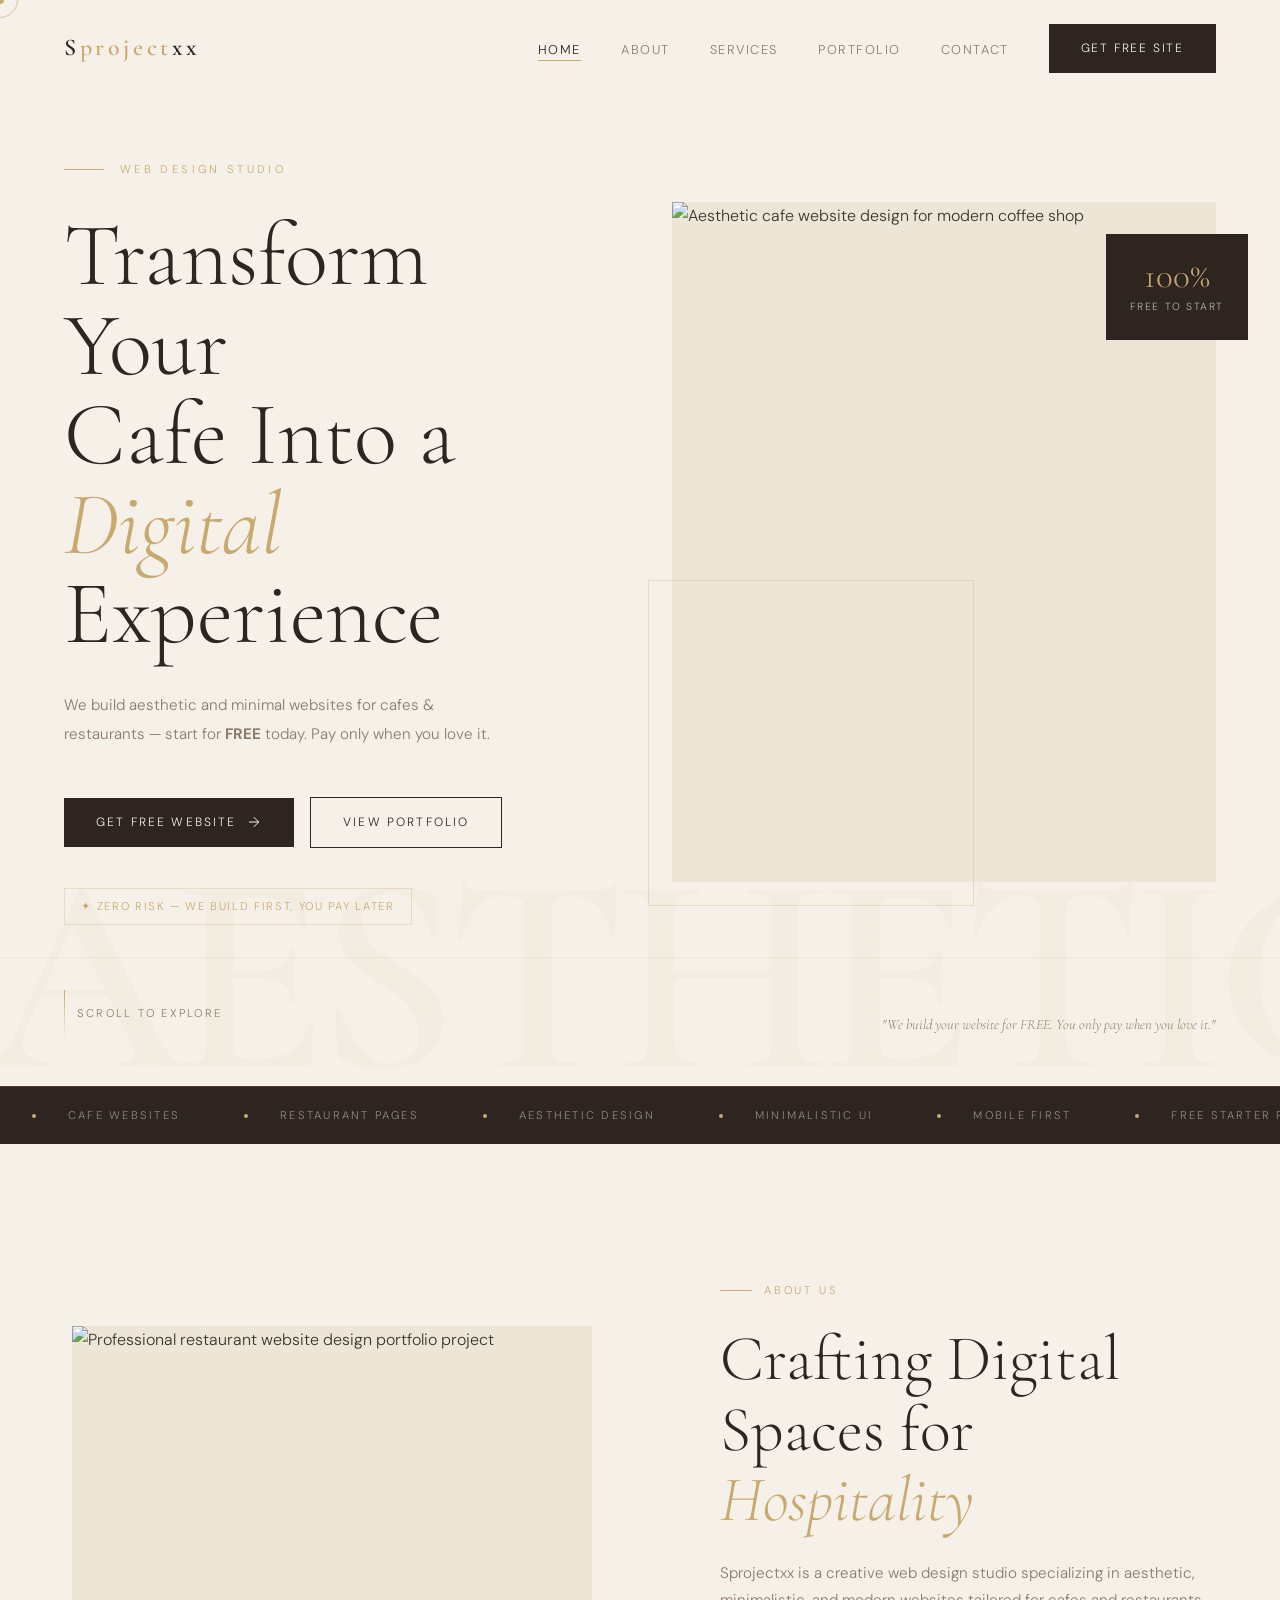
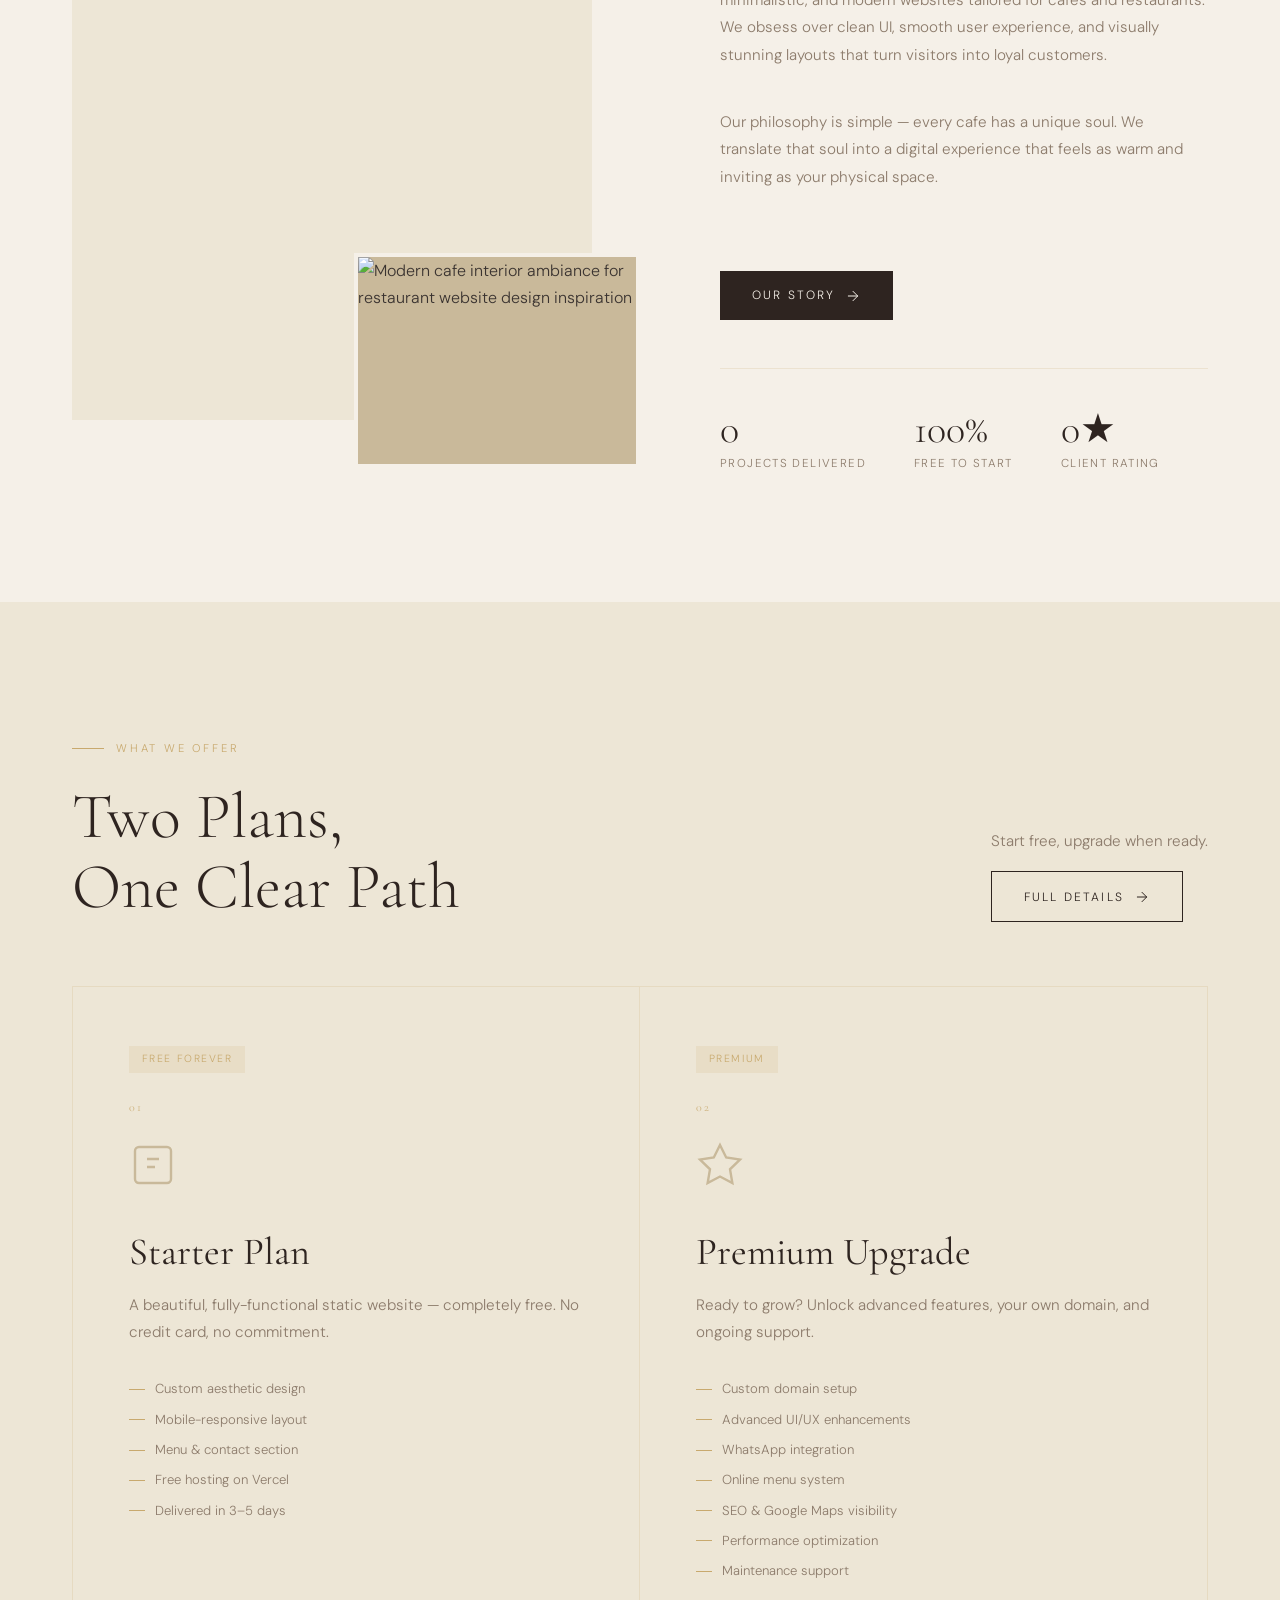
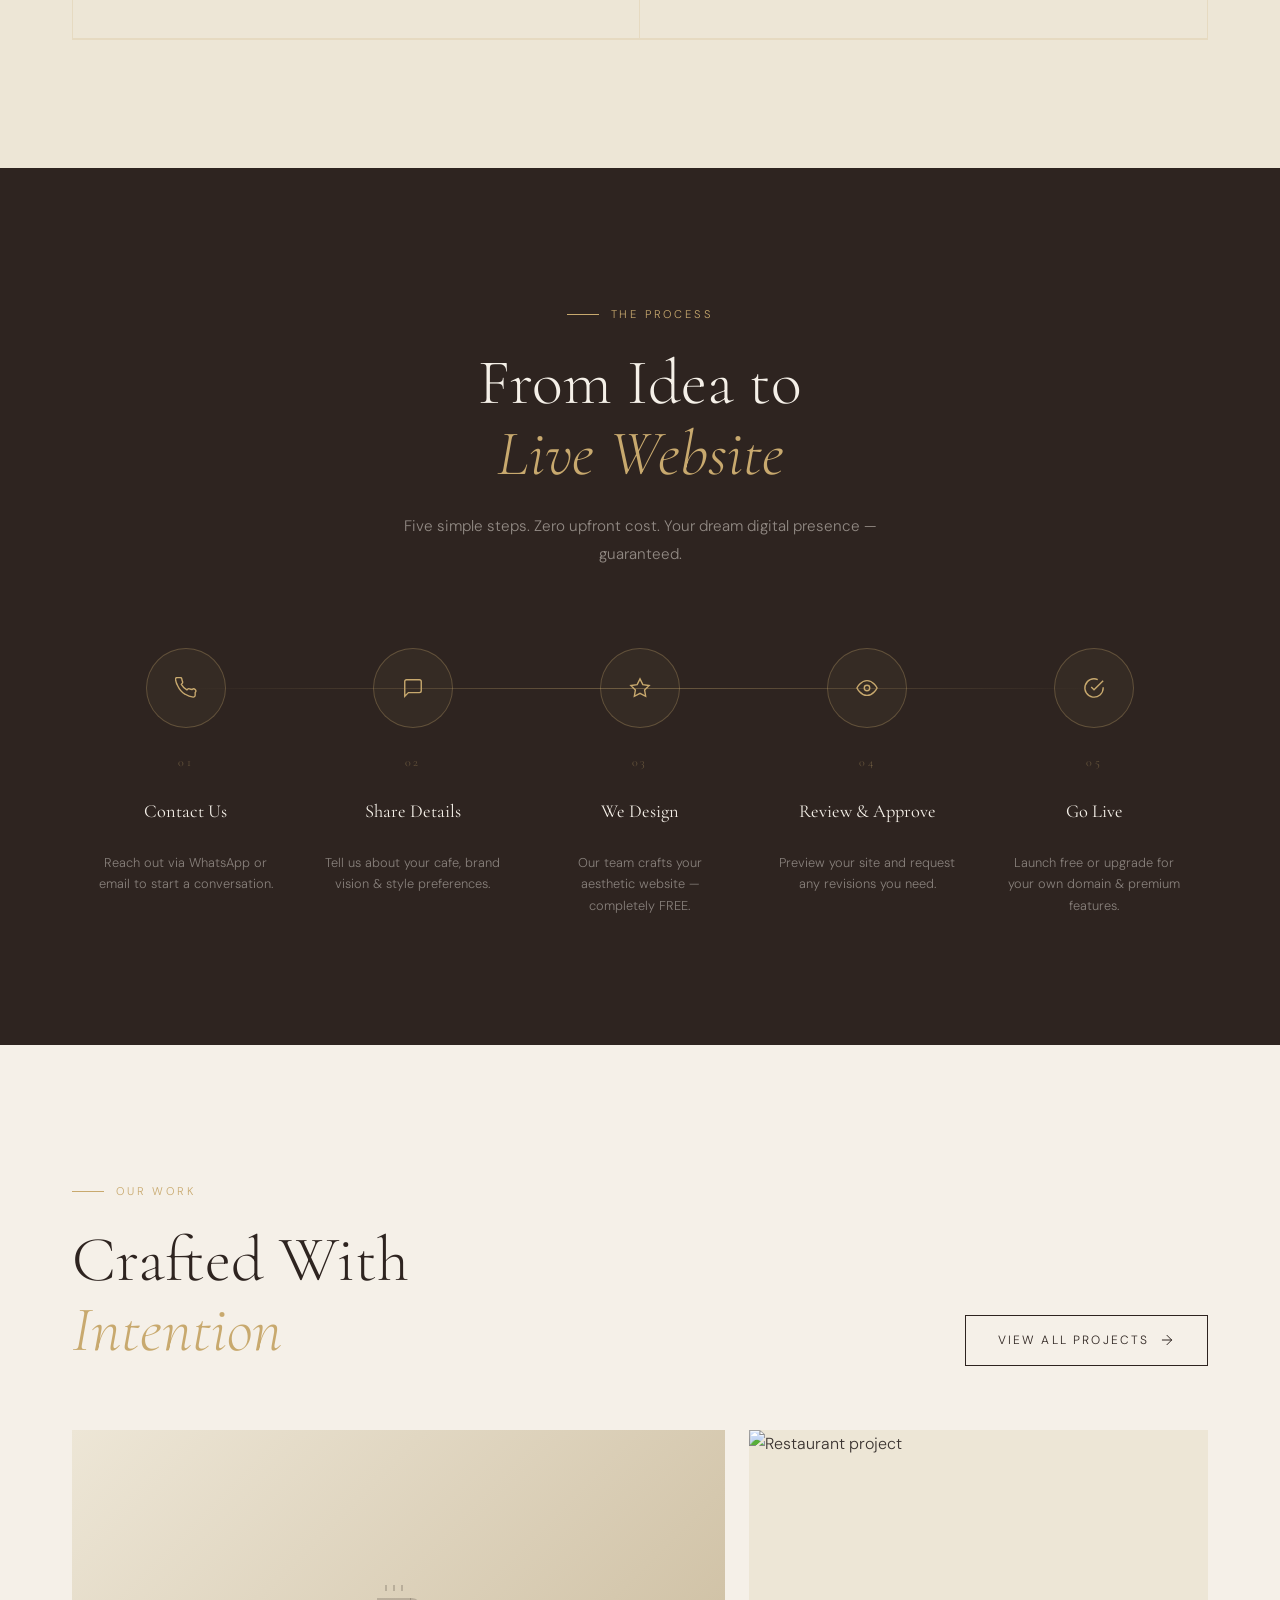
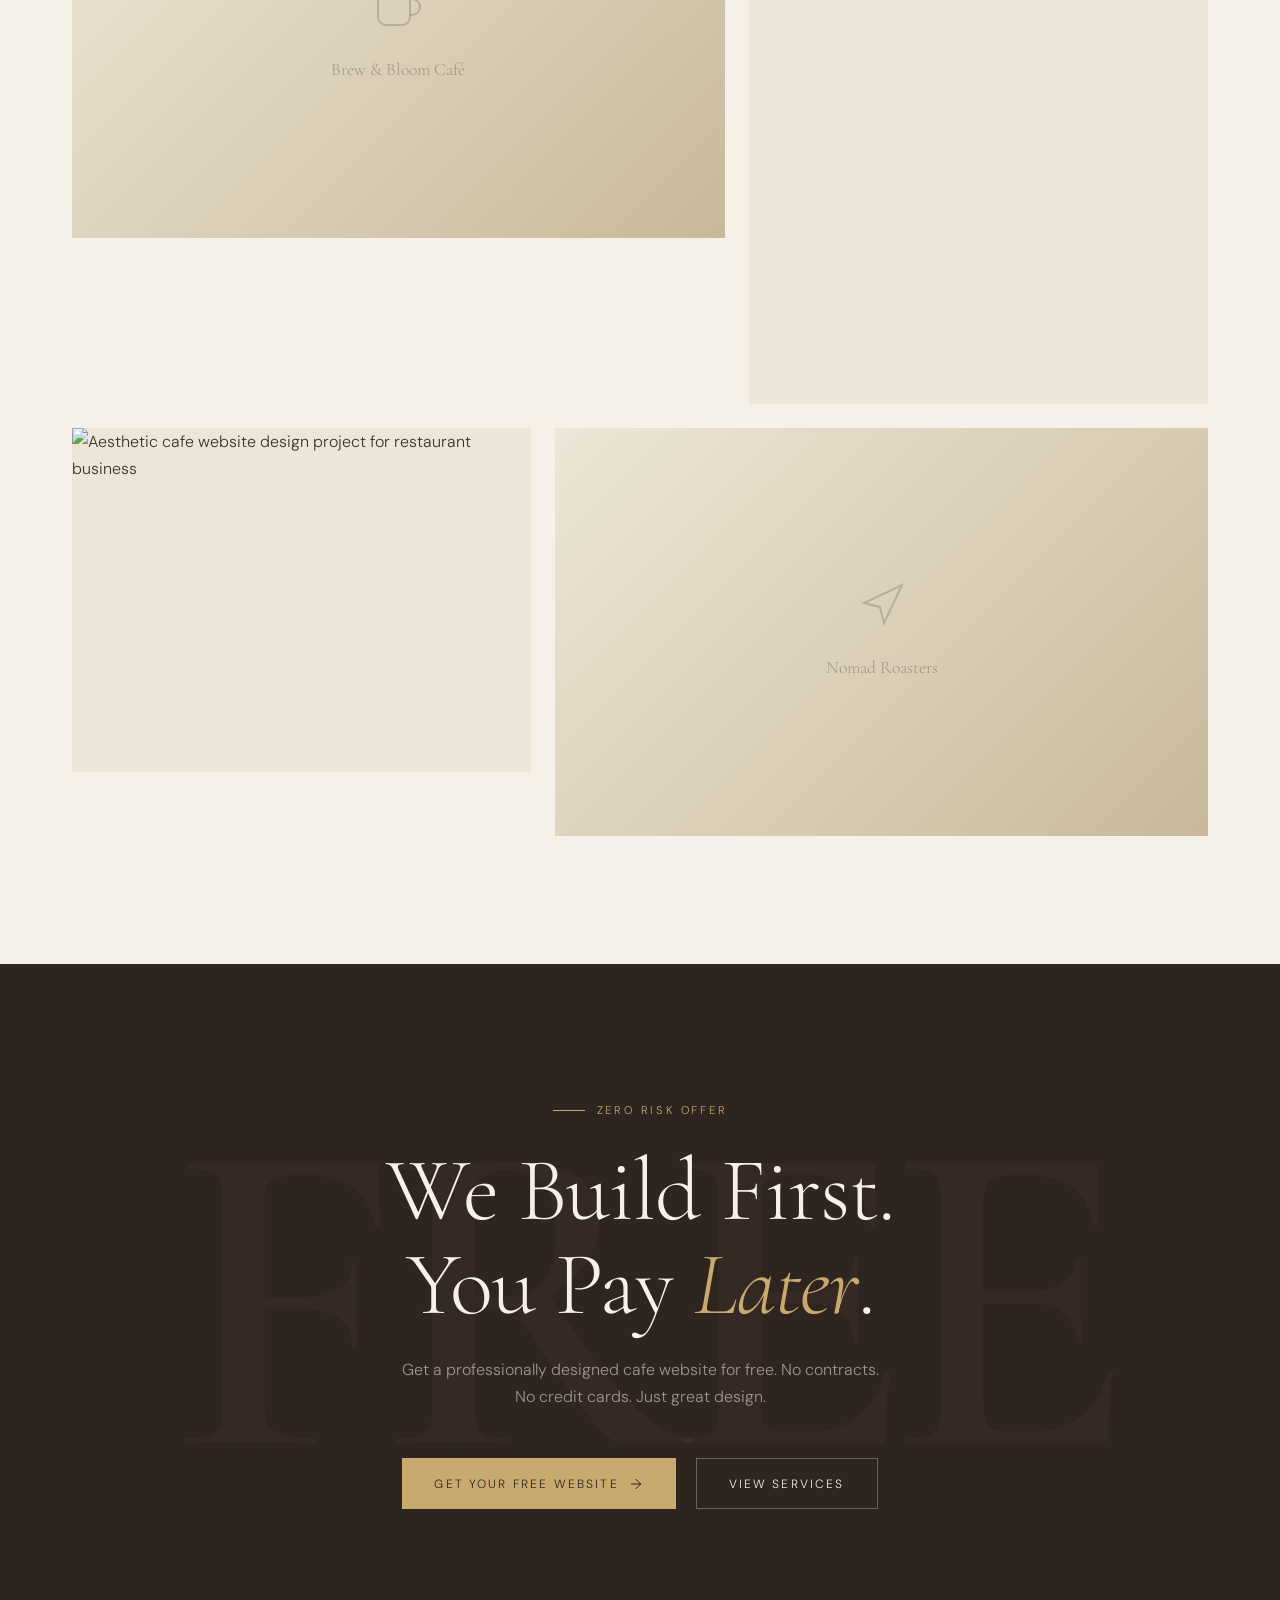
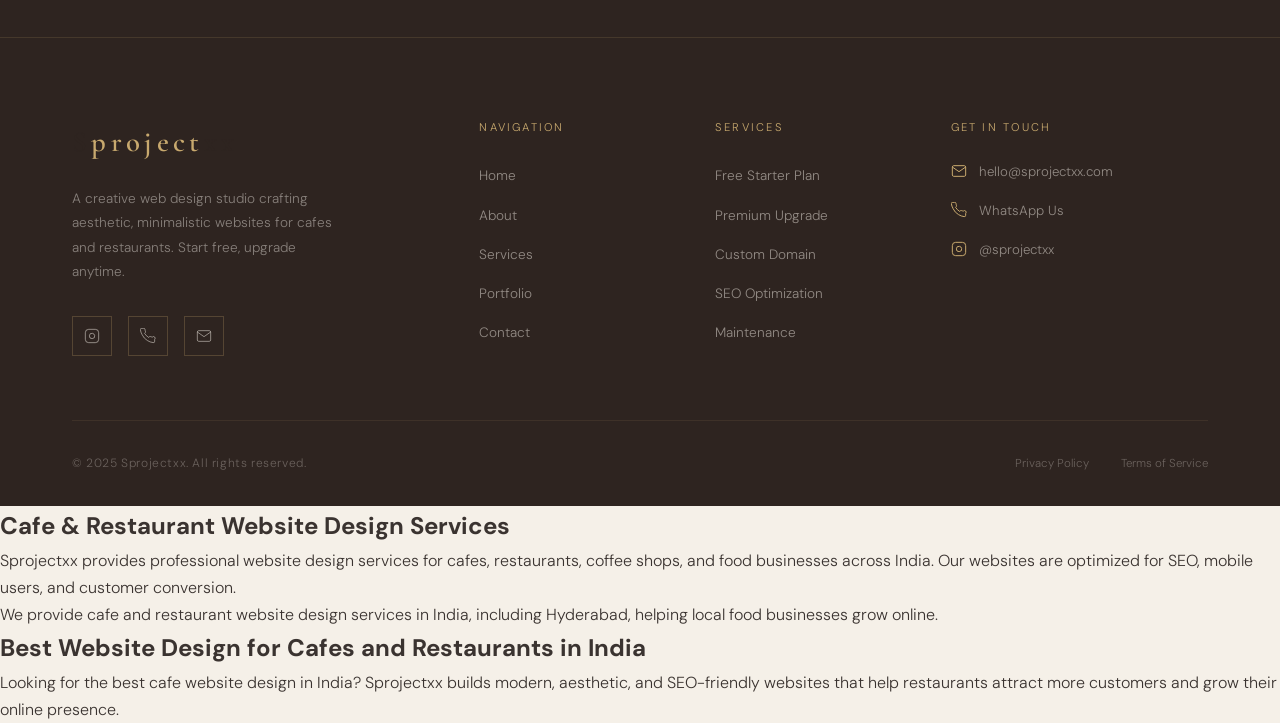
==== commit bd691fd9: "SEO  Optimization Stage 2" ====
--- a/index.html
+++ b/index.html
@@ -45,7 +45,7 @@
 
     <!-- ✅ CSS -->
     <link rel="stylesheet" href="style.css" />
-
+    <link rel="icon" type="image/png" href="/favicon.png" />
     <script type="application/ld+json">
 {
   "@context": "https://schema.org",
@@ -138,7 +138,7 @@
 
             <div class="hero-right reveal reveal-delay-2">
                 <div class="hero-image-wrap">
-                    <img src="https://images.unsplash.com/photo-1554118811-1e0d58224f24?w=800&q=80" alt="Aesthetic Cafe"
+                    <img src="https://images.unsplash.com/photo-1554118811-1e0d58224f24?w=800&q=80" alt="Aesthetic cafe website design for modern coffee shop"
                         loading="lazy" />
                 </div>
                 <div class="hero-image-accent"></div>
@@ -221,11 +221,11 @@
                 <div class="about-images reveal">
                     <div class="about-img-main">
                         <img src="https://images.unsplash.com/photo-1445116572660-236099ec97a0?w=700&q=80"
-                            alt="Our design work" loading="lazy" />
+                            alt="Professional restaurant website design portfolio project" loading="lazy" />
                     </div>
                     <div class="about-img-secondary">
                         <img src="https://images.unsplash.com/photo-1495474472287-4d71bcdd2085?w=500&q=80"
-                            alt="Cafe ambiance" loading="lazy" />
+                            alt="Modern cafe interior ambiance for restaurant website design inspiration" loading="lazy" />
                     </div>
                 </div>
 
@@ -501,7 +501,7 @@
         </div>
     </section>
 
-    <!-- Testimonials -->
+    <!-- Testimonials
     <section class="section testimonials-bg">
         <div class="container">
             <div style="text-align:center;max-width:540px;margin:0 auto" class="reveal">
@@ -557,7 +557,7 @@
                 </div>
             </div>
         </div>
-    </section>
+    </section>  -->
 
     <!-- CTA Banner -->
     <section class="cta-banner">
@@ -693,6 +693,18 @@
     coffee shops, and food businesses across India. Our websites are optimized for
     SEO, mobile users, and customer conversion.
   </p>
+    <p>
+We provide cafe and restaurant website design services in India,
+including Hyderabad, helping local food businesses grow online.
+</p>
+</section>
+    <section>
+  <h2>Best Website Design for Cafes and Restaurants in India</h2>
+  <p>
+    Looking for the best cafe website design in India? Sprojectxx builds modern,
+    aesthetic, and SEO-friendly websites that help restaurants attract more customers
+    and grow their online presence.
+  </p>
 </section>
     <script src="script.js"></script>
 </body>
